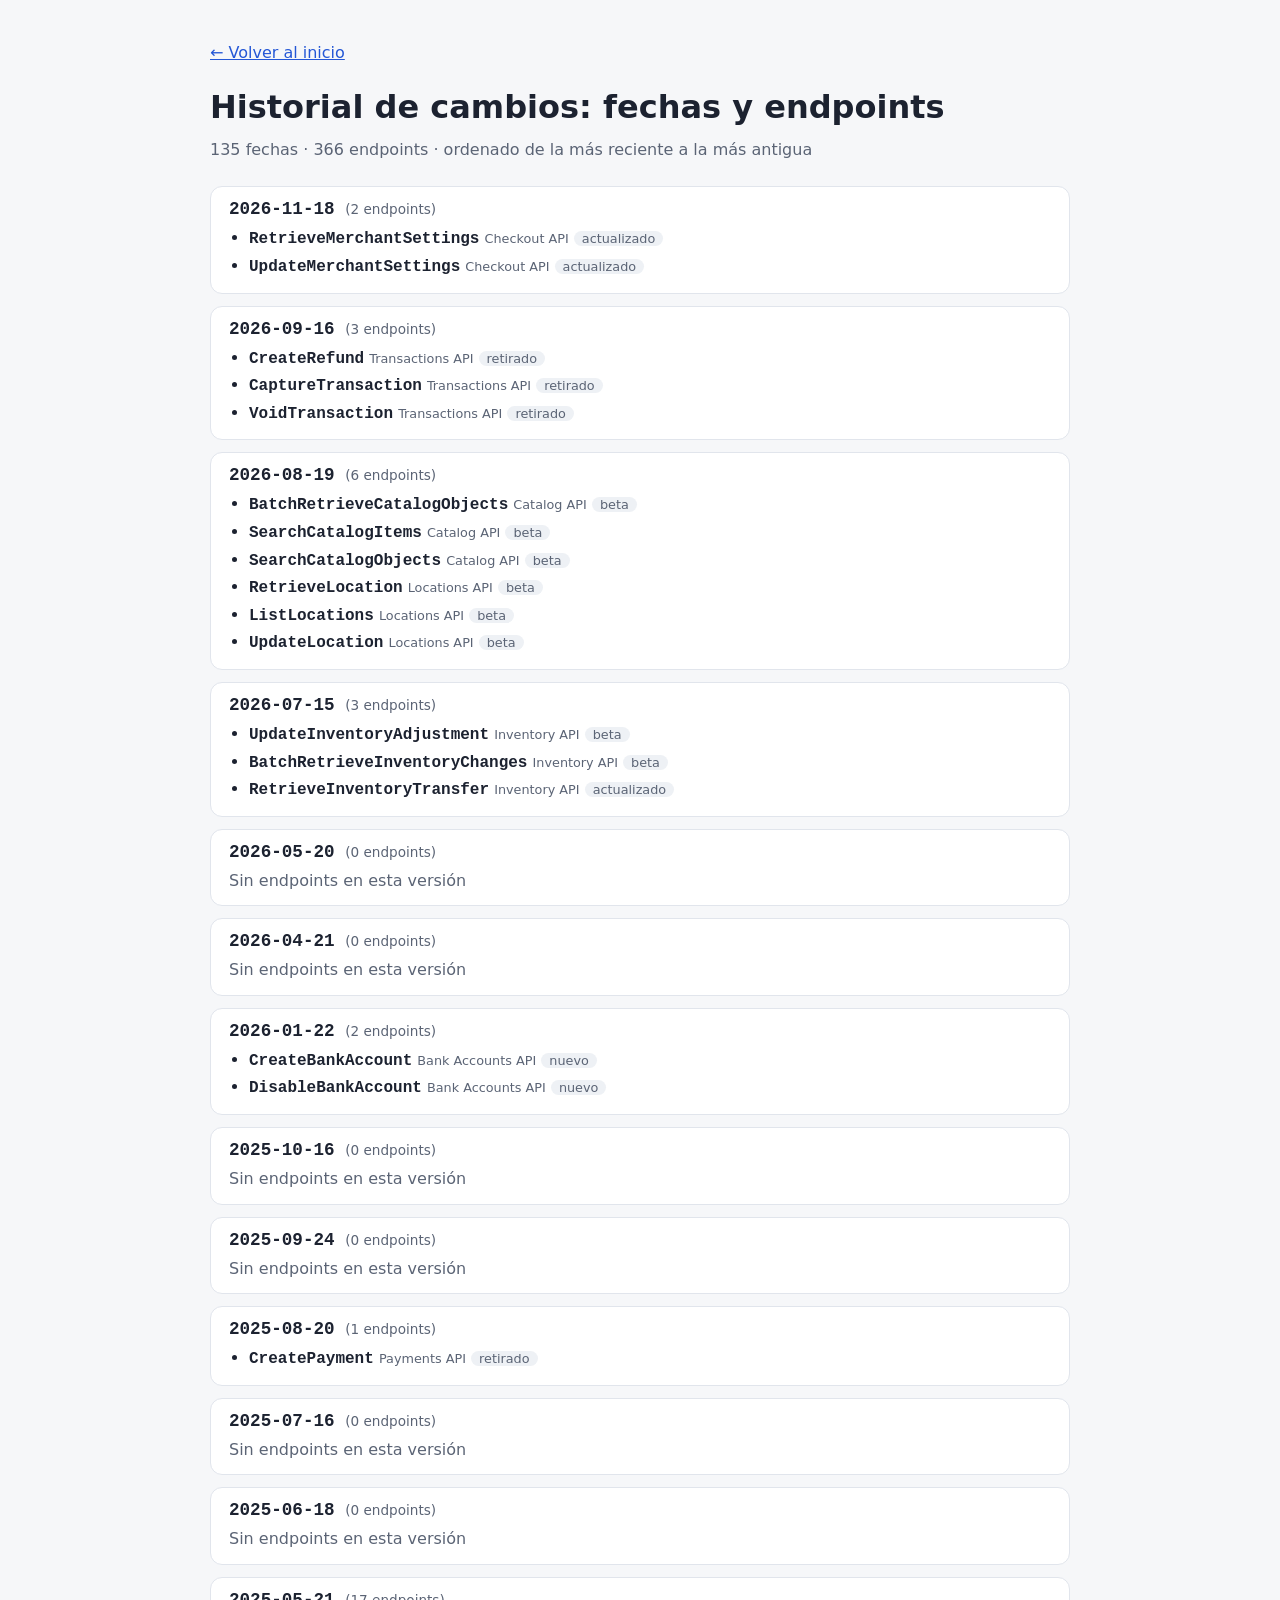
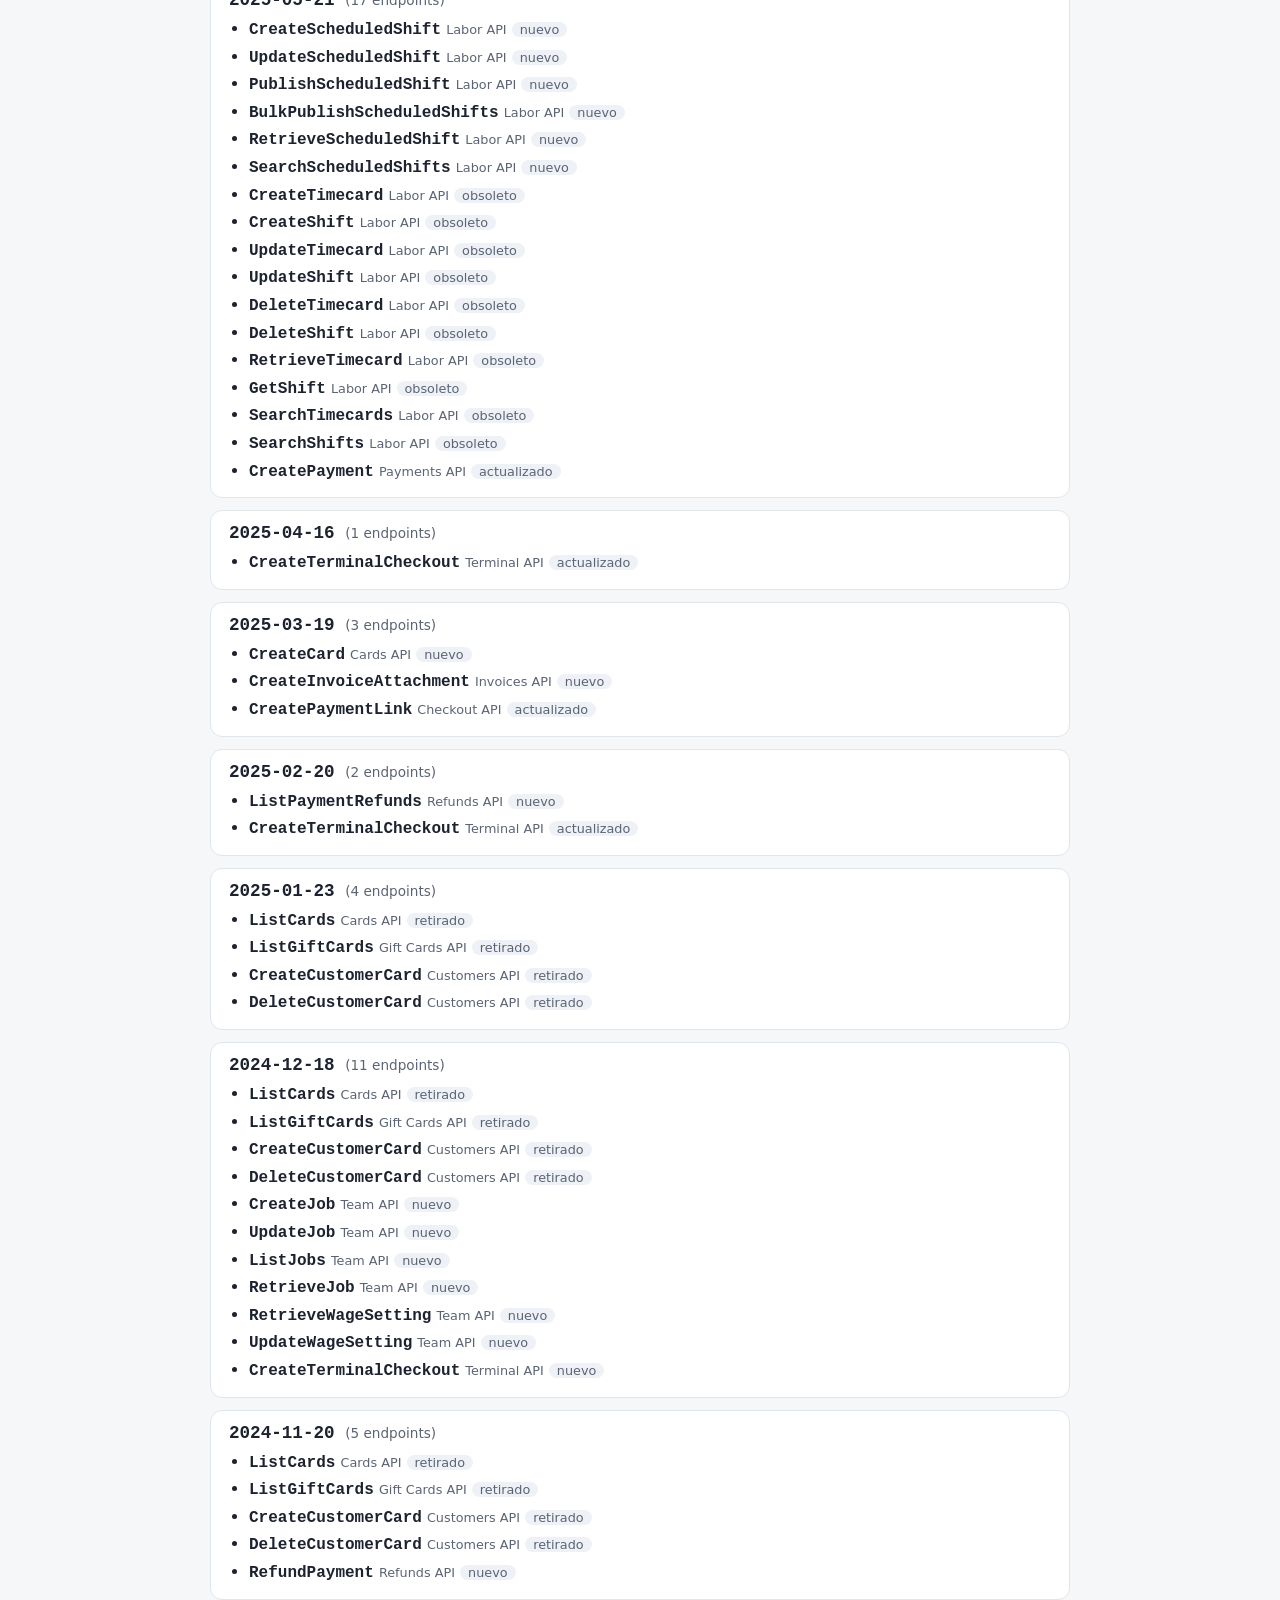
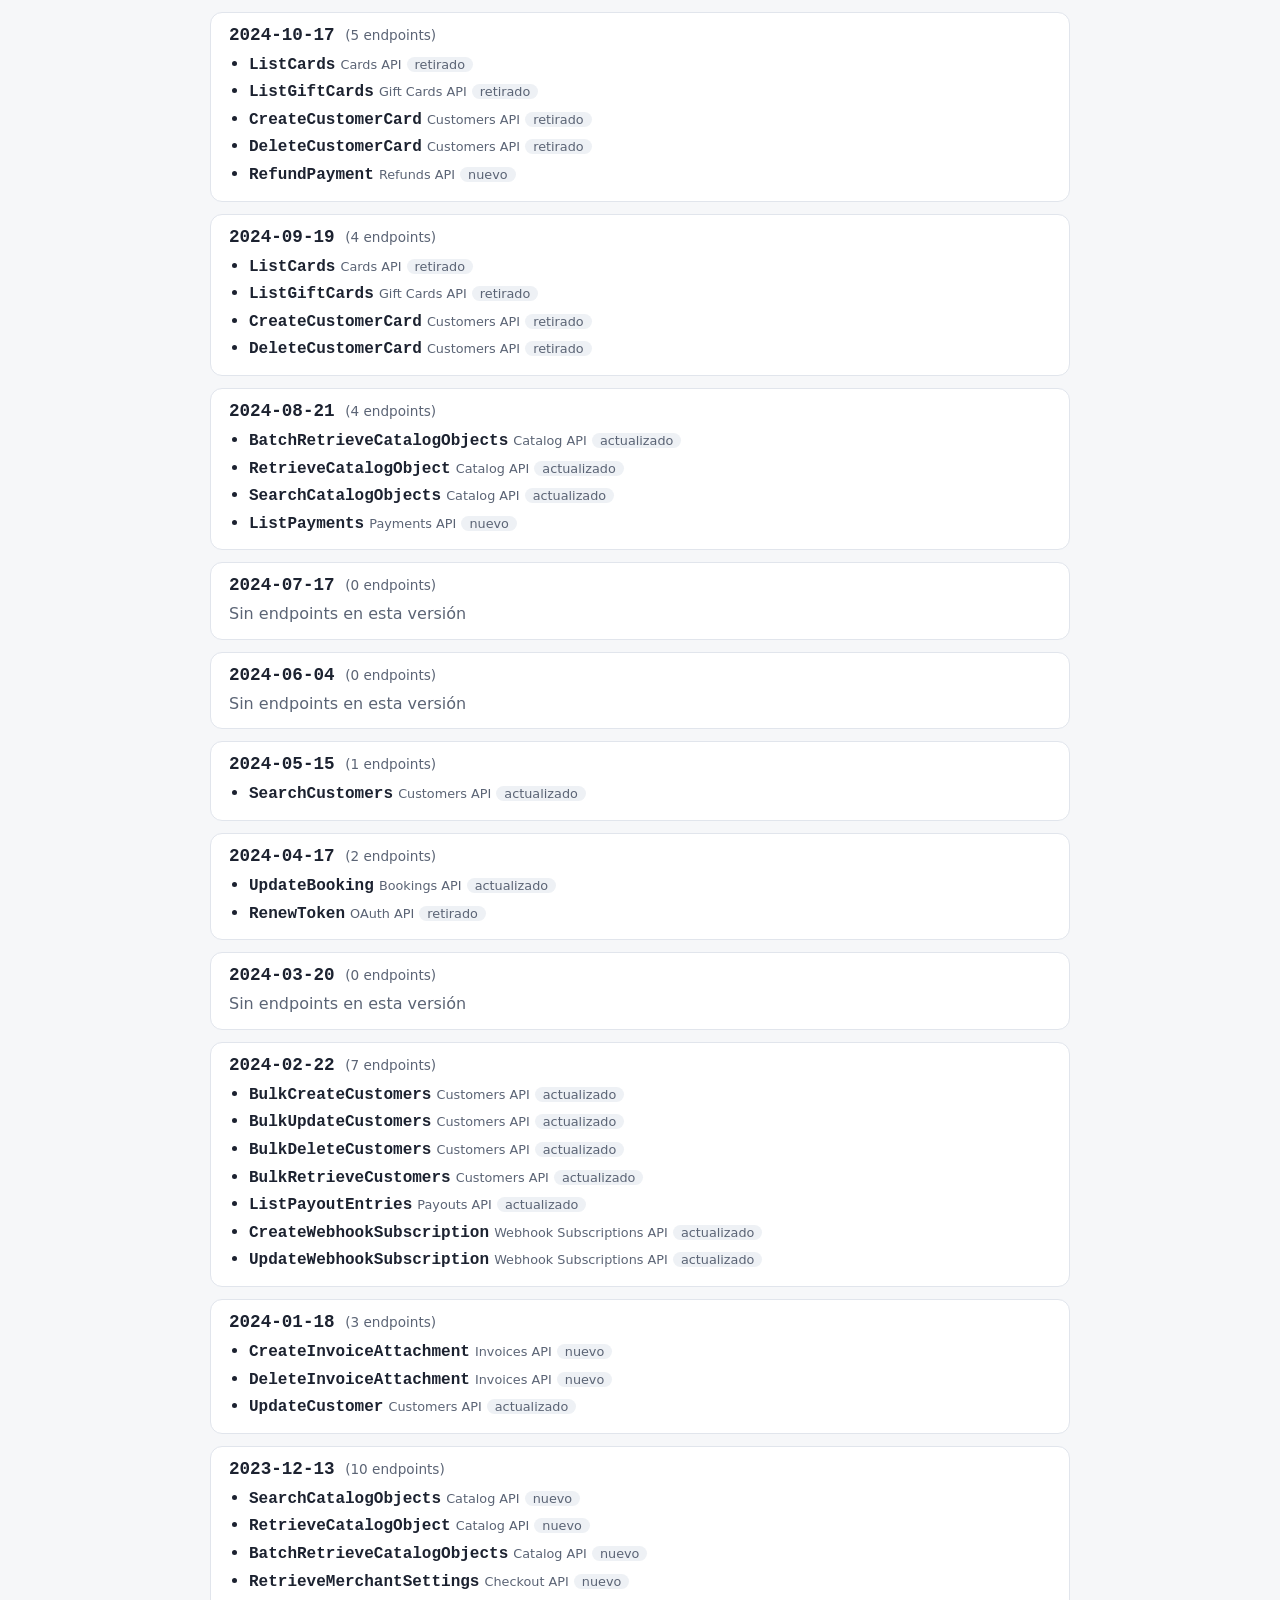
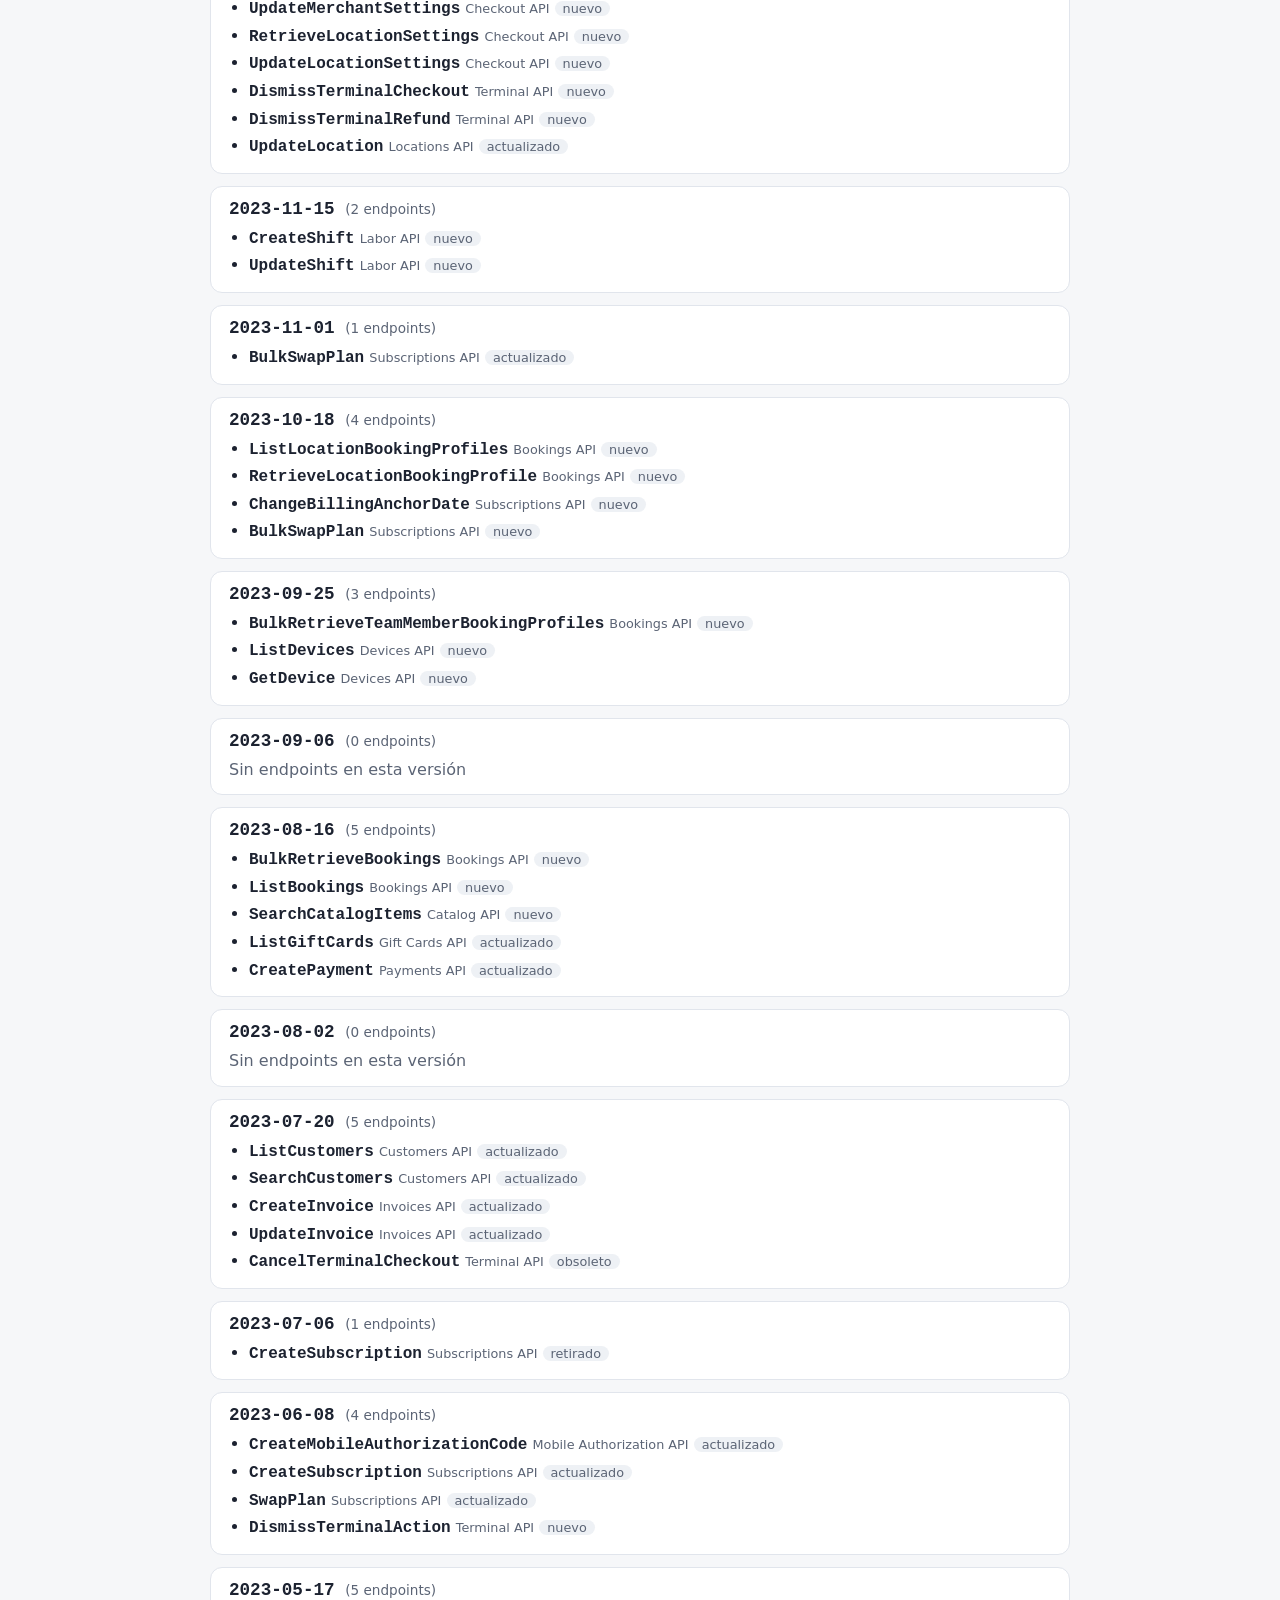
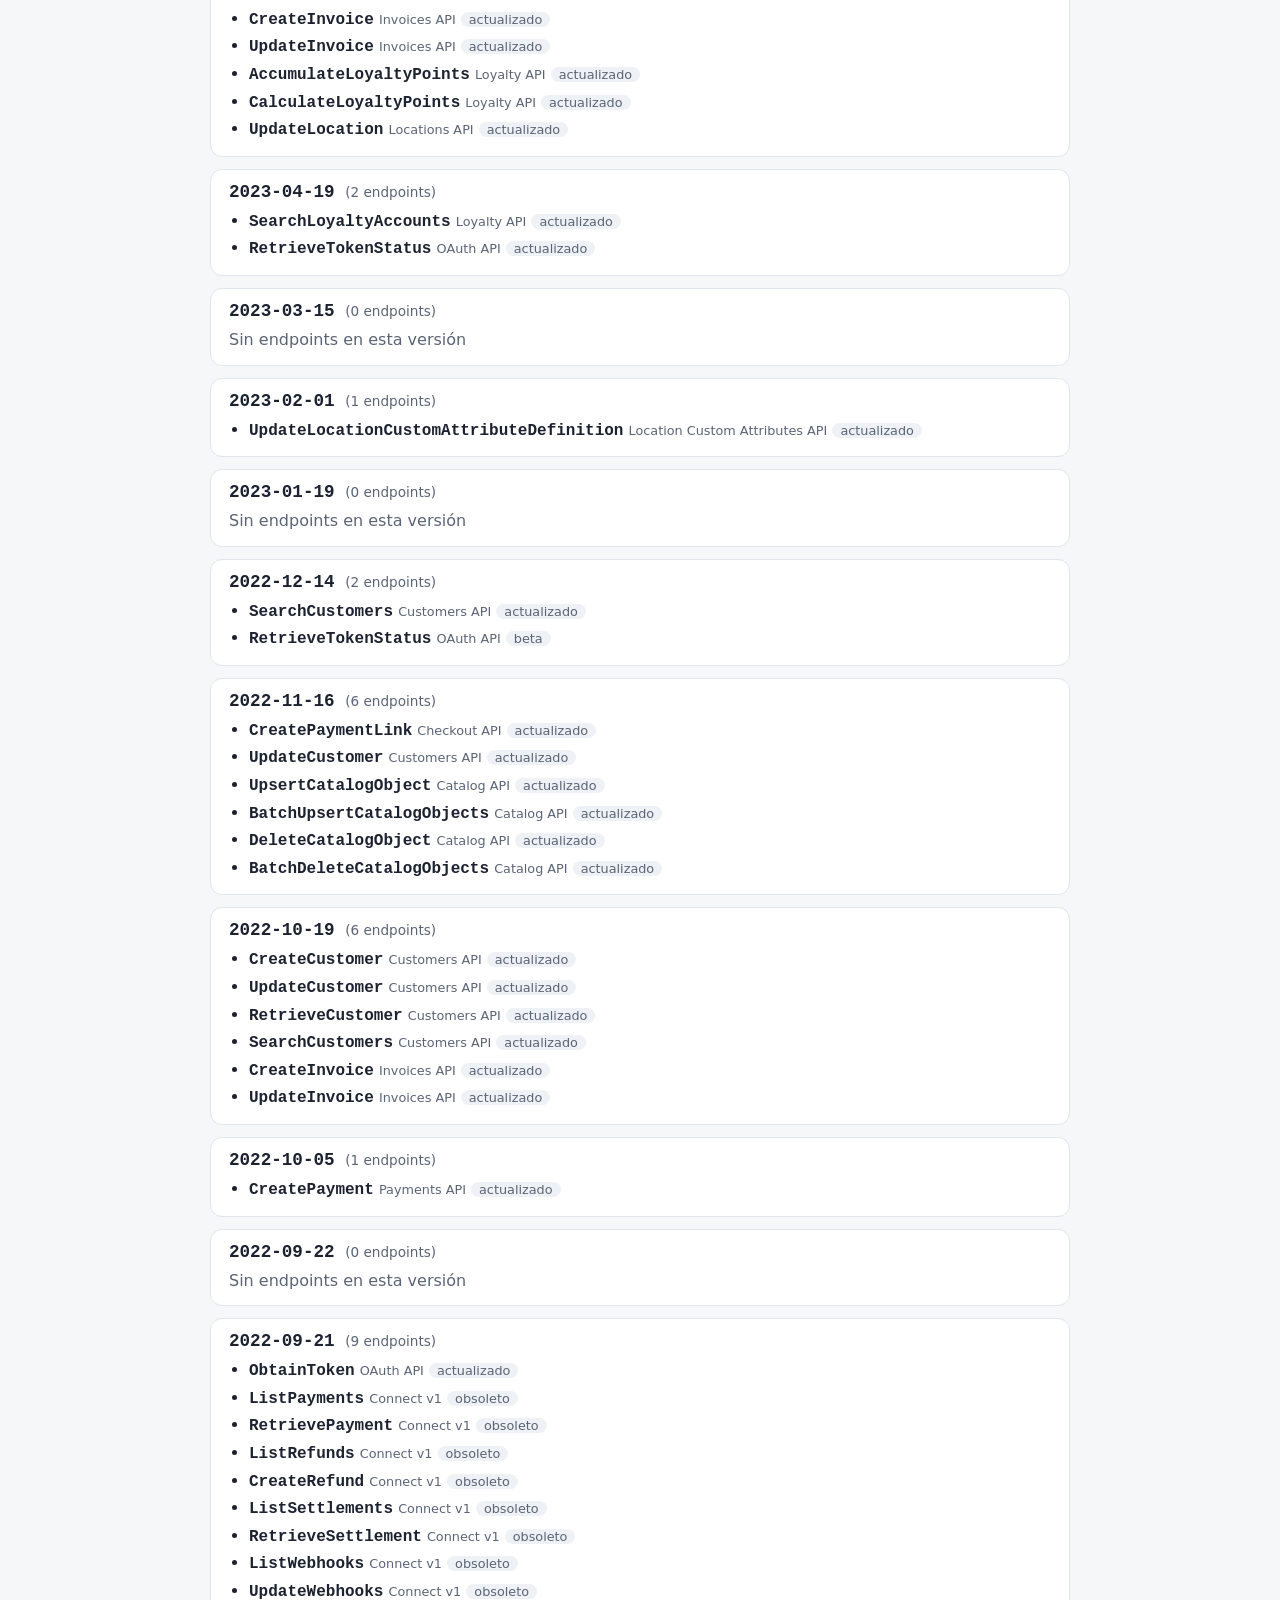
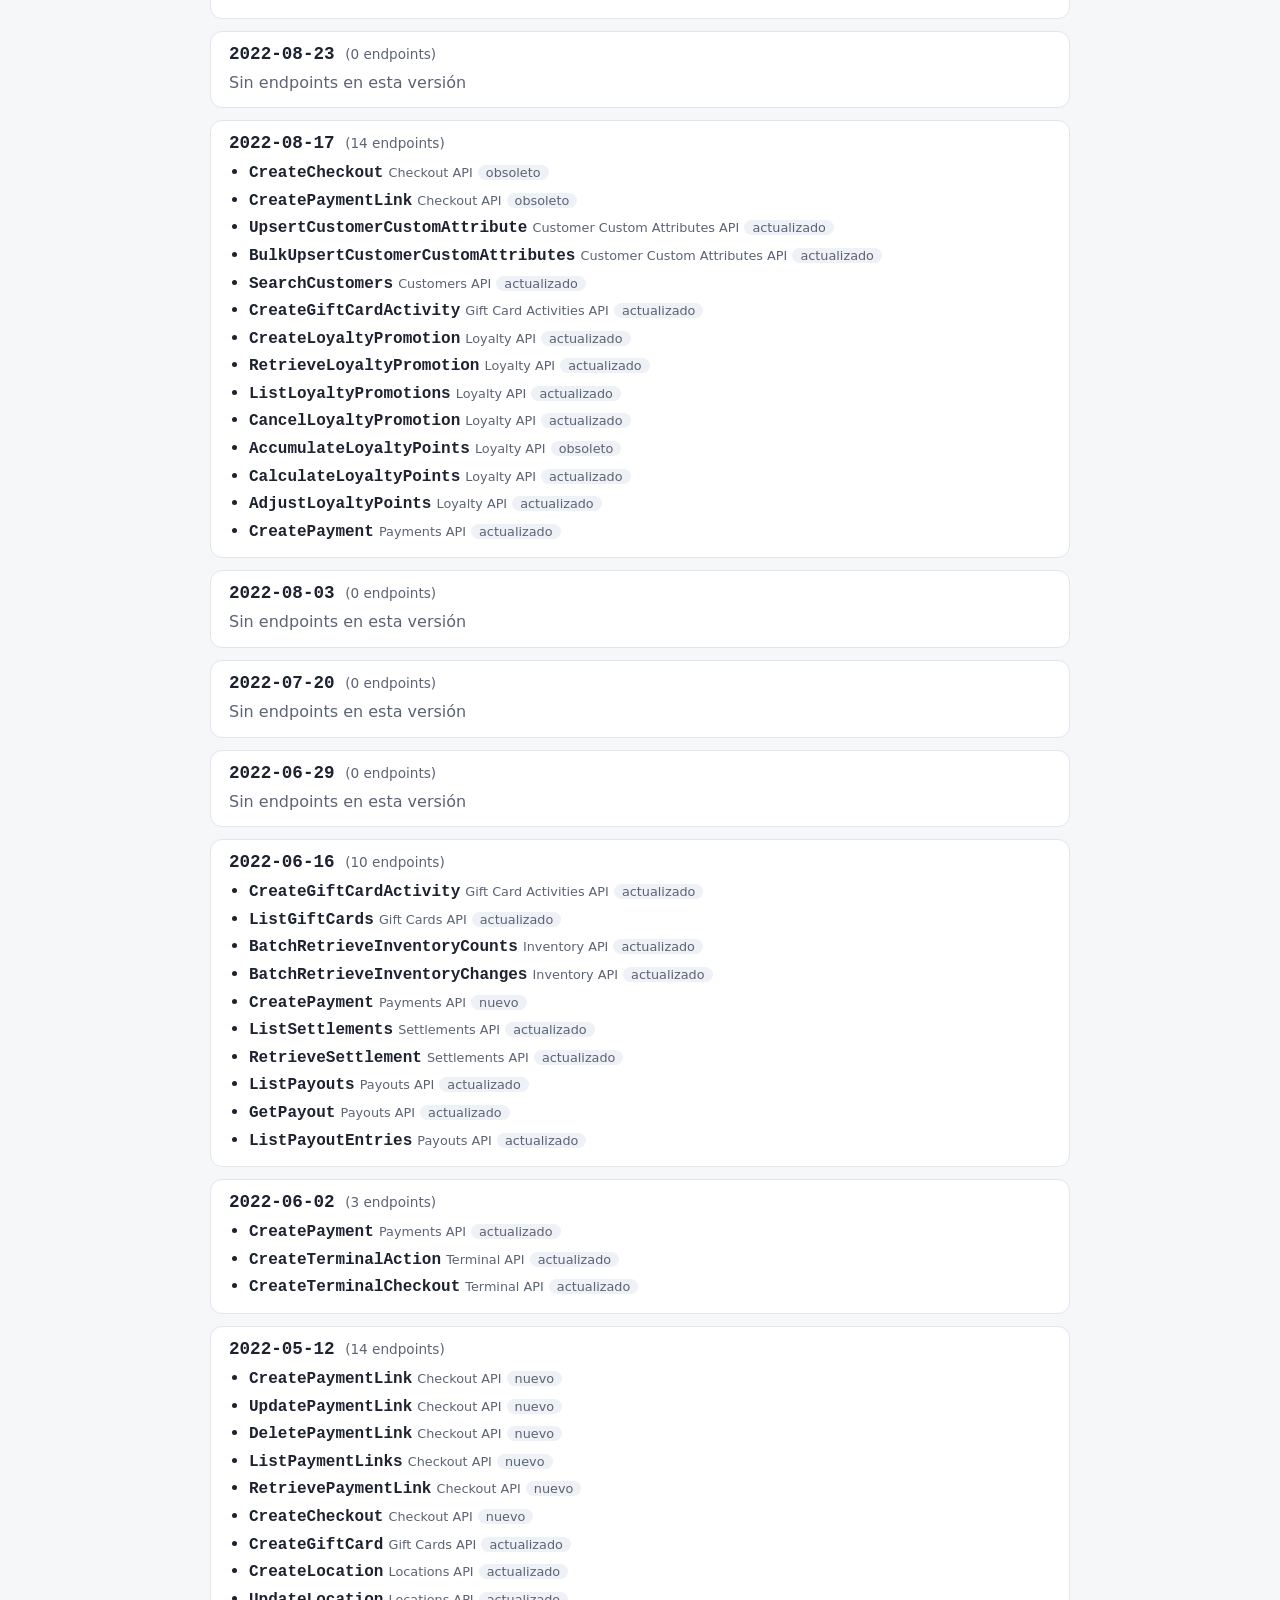
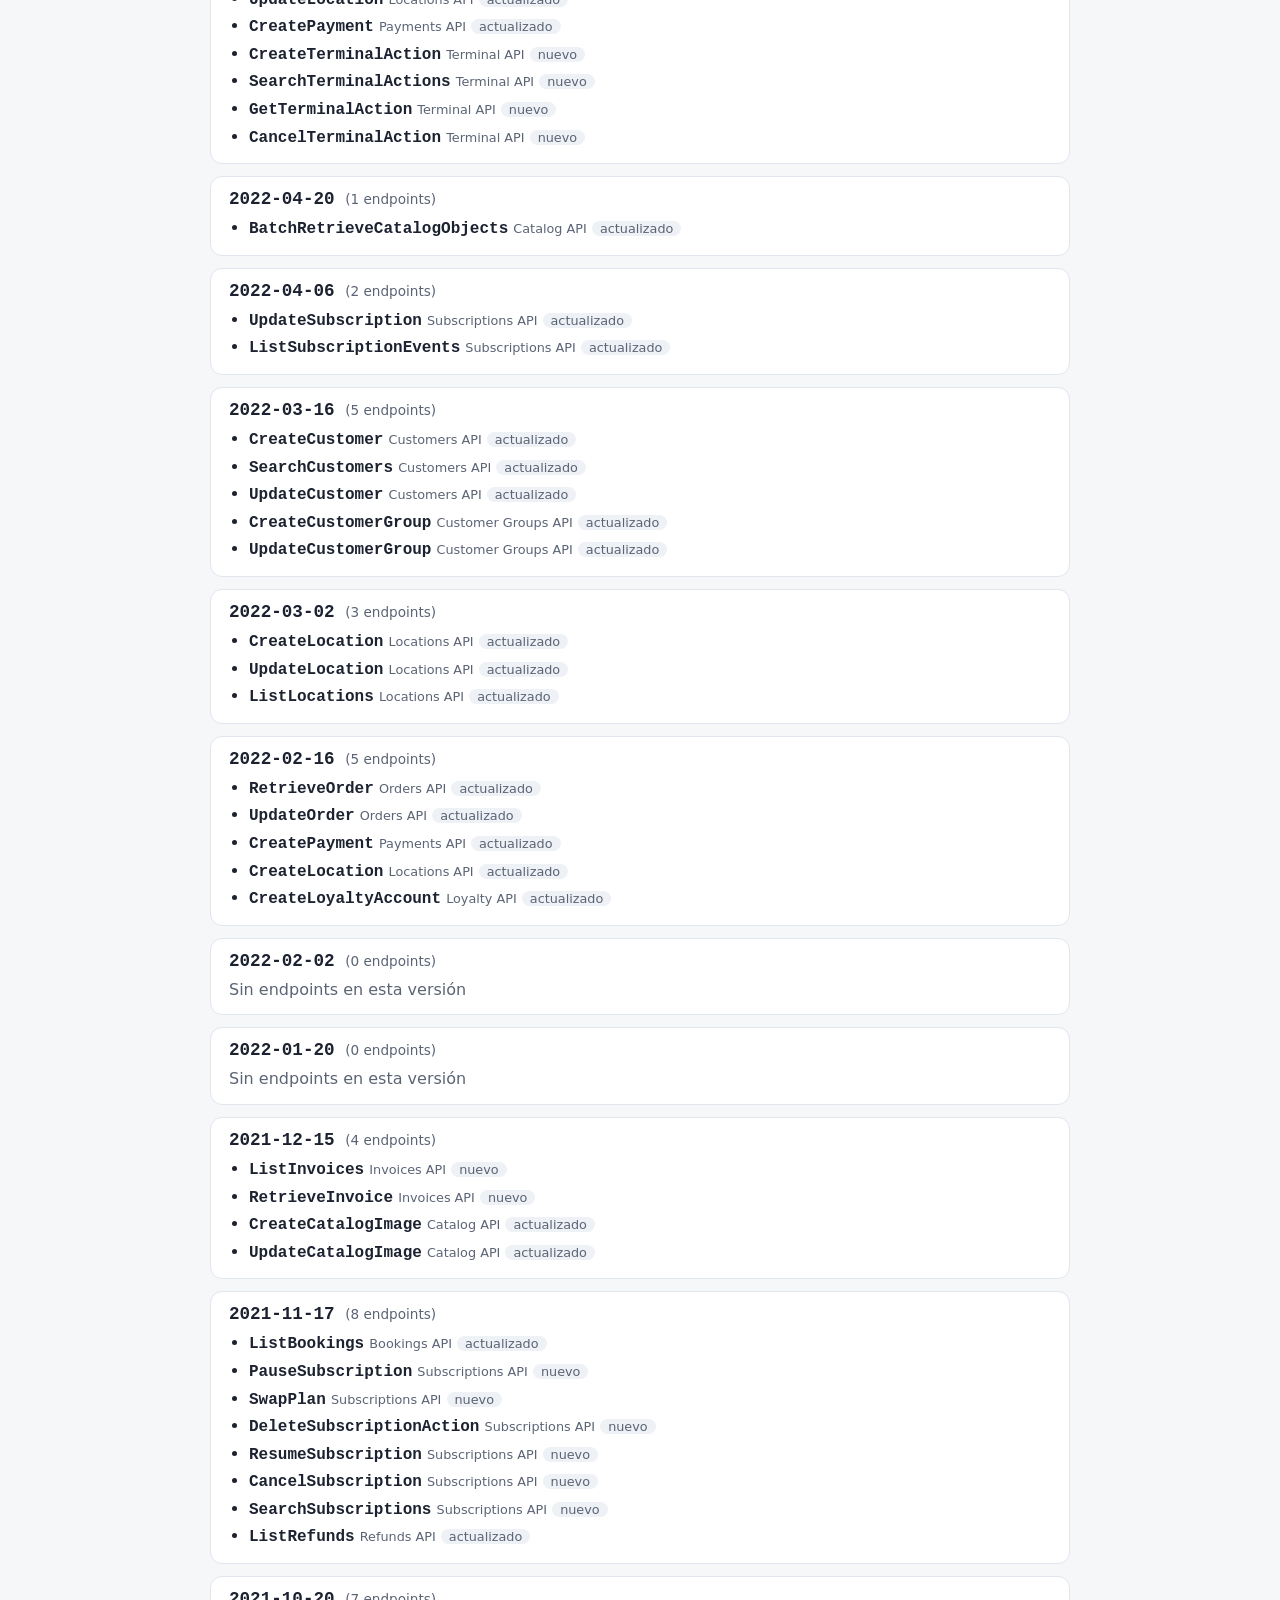
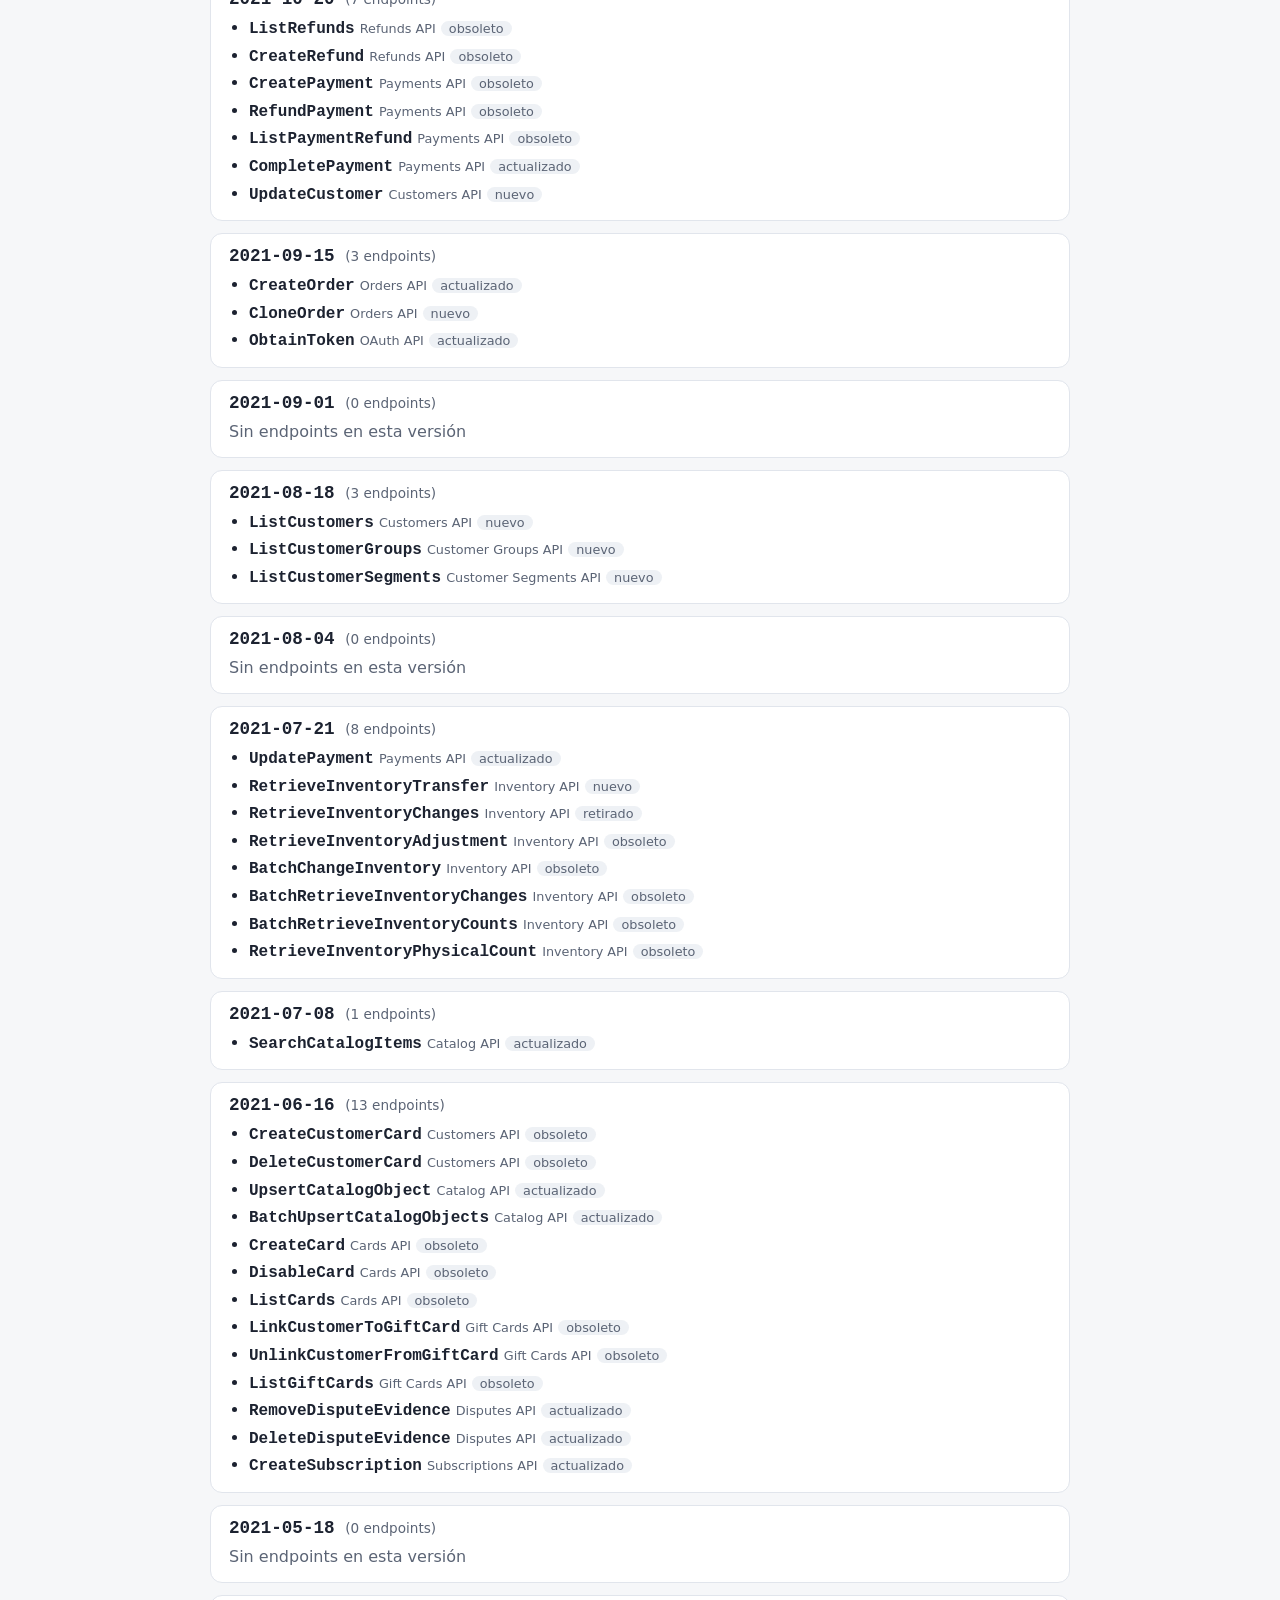
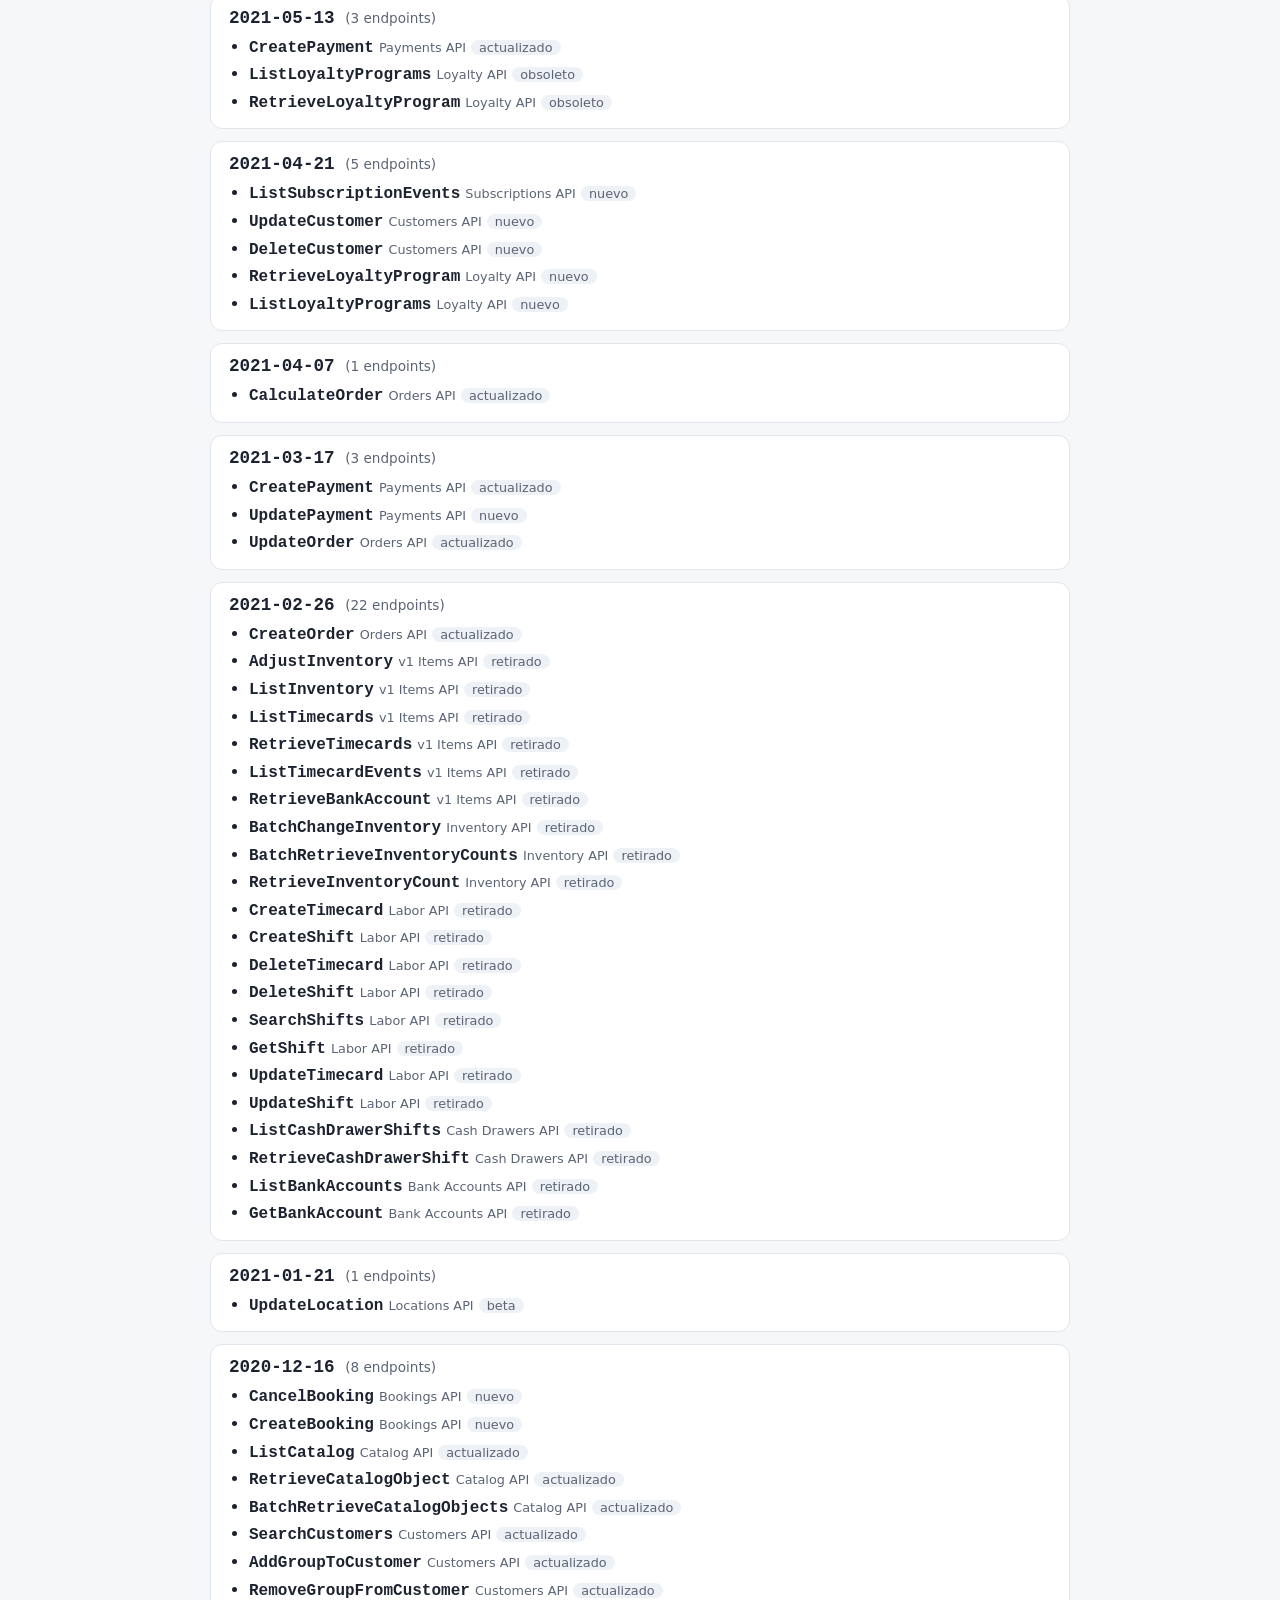
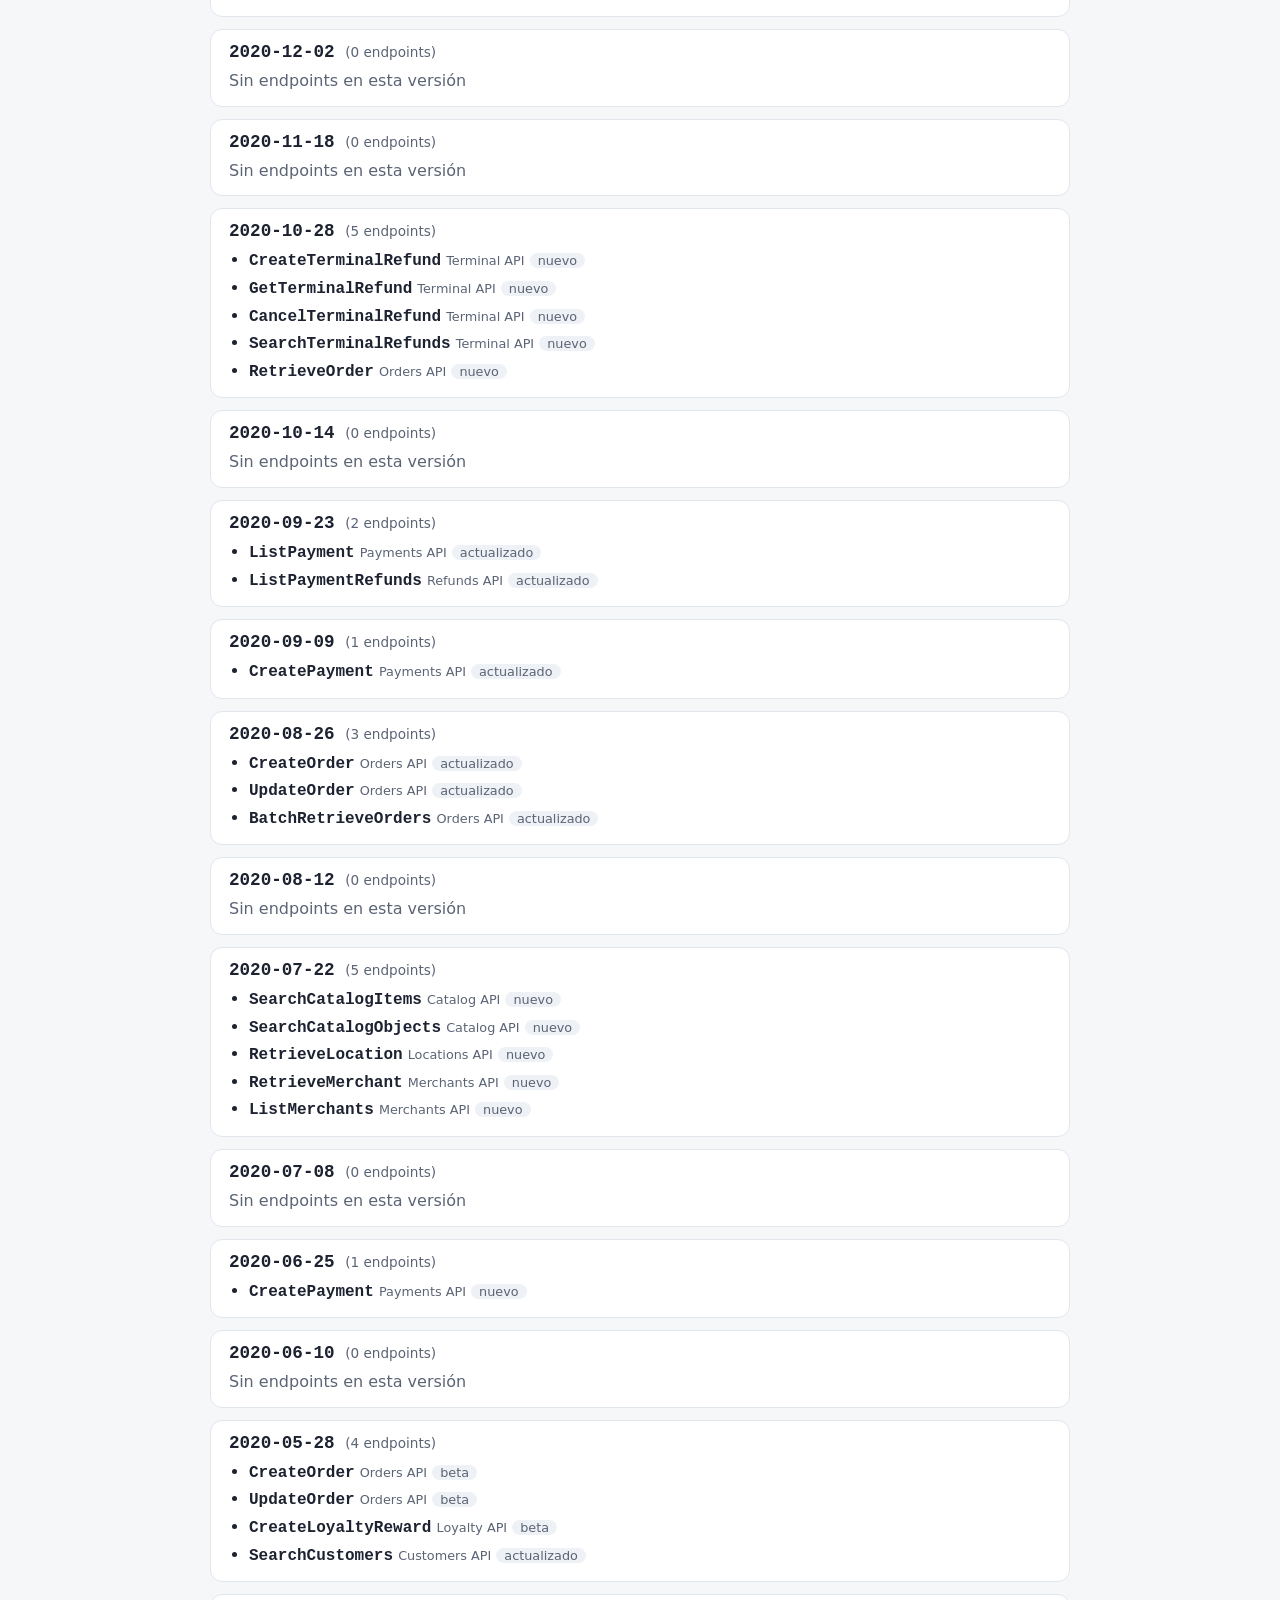
==== cambios.html @ 8cff8edc "Agregar cambios.html estático: fecha y endpoints Página sin JavaScript para que Lightpanda pueda lee" ====
<!doctype html>
<html lang="es">
<head>
  <meta charset="utf-8">
  <meta name="viewport" content="width=device-width, initial-scale=1">
  <title>Historial de cambios · fechas y endpoints</title>
  <style>
    body { font: 16px/1.6 system-ui, "Segoe UI", Roboto, Arial, sans-serif; margin: 0; background: #f6f7f9; color: #1c2230; }
    main { max-width: 860px; margin: 0 auto; padding: 24px 16px 48px; }
    a { color: #2457d6; }
    h1 { margin: 8px 0 4px; }
    .resumen { color: #5b6475; margin: 0 0 24px; }
    .fecha { background: #fff; border: 1px solid #e1e5ec; border-radius: 12px; padding: 12px 18px; margin-bottom: 12px; }
    .fecha h2 { margin: 0 0 6px; font: 700 1.1rem ui-monospace, Consolas, monospace; }
    .fecha h2 small { font: 400 .85rem system-ui, sans-serif; color: #5b6475; }
    ul { margin: 0; padding-left: 20px; }
    .endpoint { font-weight: 600; overflow-wrap: anywhere; }
    .api, .estado { font-size: .8rem; color: #5b6475; }
    .estado { background: #eef1f5; border-radius: 999px; padding: 0 8px; }
    .vacio { color: #5b6475; list-style: none; margin-left: -20px; }
  </style>
</head>
<body>
  <main>
    <p><a href="./#inicio">← Volver al inicio</a></p>
    <h1>Historial de cambios: fechas y endpoints</h1>
    <p class="resumen">135 fechas · 366 endpoints · ordenado de la más reciente a la más antigua</p>
    <section class="fecha" id="2026-11-18">
      <h2><time datetime="2026-11-18">2026-11-18</time> <small>(2 endpoints)</small></h2>
      <ul>
        <li><code class="endpoint">RetrieveMerchantSettings</code> <span class="api">Checkout API</span> <span class="estado">actualizado</span></li>
        <li><code class="endpoint">UpdateMerchantSettings</code> <span class="api">Checkout API</span> <span class="estado">actualizado</span></li>
      </ul>
    </section>
    <section class="fecha" id="2026-09-16">
      <h2><time datetime="2026-09-16">2026-09-16</time> <small>(3 endpoints)</small></h2>
      <ul>
        <li><code class="endpoint">CreateRefund</code> <span class="api">Transactions API</span> <span class="estado">retirado</span></li>
        <li><code class="endpoint">CaptureTransaction</code> <span class="api">Transactions API</span> <span class="estado">retirado</span></li>
        <li><code class="endpoint">VoidTransaction</code> <span class="api">Transactions API</span> <span class="estado">retirado</span></li>
      </ul>
    </section>
    <section class="fecha" id="2026-08-19">
      <h2><time datetime="2026-08-19">2026-08-19</time> <small>(6 endpoints)</small></h2>
      <ul>
        <li><code class="endpoint">BatchRetrieveCatalogObjects</code> <span class="api">Catalog API</span> <span class="estado">beta</span></li>
        <li><code class="endpoint">SearchCatalogItems</code> <span class="api">Catalog API</span> <span class="estado">beta</span></li>
        <li><code class="endpoint">SearchCatalogObjects</code> <span class="api">Catalog API</span> <span class="estado">beta</span></li>
        <li><code class="endpoint">RetrieveLocation</code> <span class="api">Locations API</span> <span class="estado">beta</span></li>
        <li><code class="endpoint">ListLocations</code> <span class="api">Locations API</span> <span class="estado">beta</span></li>
        <li><code class="endpoint">UpdateLocation</code> <span class="api">Locations API</span> <span class="estado">beta</span></li>
      </ul>
    </section>
    <section class="fecha" id="2026-07-15">
      <h2><time datetime="2026-07-15">2026-07-15</time> <small>(3 endpoints)</small></h2>
      <ul>
        <li><code class="endpoint">UpdateInventoryAdjustment</code> <span class="api">Inventory API</span> <span class="estado">beta</span></li>
        <li><code class="endpoint">BatchRetrieveInventoryChanges</code> <span class="api">Inventory API</span> <span class="estado">beta</span></li>
        <li><code class="endpoint">RetrieveInventoryTransfer</code> <span class="api">Inventory API</span> <span class="estado">actualizado</span></li>
      </ul>
    </section>
    <section class="fecha" id="2026-05-20">
      <h2><time datetime="2026-05-20">2026-05-20</time> <small>(0 endpoints)</small></h2>
      <ul>
        <li class="vacio">Sin endpoints en esta versión</li>
      </ul>
    </section>
    <section class="fecha" id="2026-04-21">
      <h2><time datetime="2026-04-21">2026-04-21</time> <small>(0 endpoints)</small></h2>
      <ul>
        <li class="vacio">Sin endpoints en esta versión</li>
      </ul>
    </section>
    <section class="fecha" id="2026-01-22">
      <h2><time datetime="2026-01-22">2026-01-22</time> <small>(2 endpoints)</small></h2>
      <ul>
        <li><code class="endpoint">CreateBankAccount</code> <span class="api">Bank Accounts API</span> <span class="estado">nuevo</span></li>
        <li><code class="endpoint">DisableBankAccount</code> <span class="api">Bank Accounts API</span> <span class="estado">nuevo</span></li>
      </ul>
    </section>
    <section class="fecha" id="2025-10-16">
      <h2><time datetime="2025-10-16">2025-10-16</time> <small>(0 endpoints)</small></h2>
      <ul>
        <li class="vacio">Sin endpoints en esta versión</li>
      </ul>
    </section>
    <section class="fecha" id="2025-09-24">
      <h2><time datetime="2025-09-24">2025-09-24</time> <small>(0 endpoints)</small></h2>
      <ul>
        <li class="vacio">Sin endpoints en esta versión</li>
      </ul>
    </section>
    <section class="fecha" id="2025-08-20">
      <h2><time datetime="2025-08-20">2025-08-20</time> <small>(1 endpoints)</small></h2>
      <ul>
        <li><code class="endpoint">CreatePayment</code> <span class="api">Payments API</span> <span class="estado">retirado</span></li>
      </ul>
    </section>
    <section class="fecha" id="2025-07-16">
      <h2><time datetime="2025-07-16">2025-07-16</time> <small>(0 endpoints)</small></h2>
      <ul>
        <li class="vacio">Sin endpoints en esta versión</li>
      </ul>
    </section>
    <section class="fecha" id="2025-06-18">
      <h2><time datetime="2025-06-18">2025-06-18</time> <small>(0 endpoints)</small></h2>
      <ul>
        <li class="vacio">Sin endpoints en esta versión</li>
      </ul>
    </section>
    <section class="fecha" id="2025-05-21">
      <h2><time datetime="2025-05-21">2025-05-21</time> <small>(17 endpoints)</small></h2>
      <ul>
        <li><code class="endpoint">CreateScheduledShift</code> <span class="api">Labor API</span> <span class="estado">nuevo</span></li>
        <li><code class="endpoint">UpdateScheduledShift</code> <span class="api">Labor API</span> <span class="estado">nuevo</span></li>
        <li><code class="endpoint">PublishScheduledShift</code> <span class="api">Labor API</span> <span class="estado">nuevo</span></li>
        <li><code class="endpoint">BulkPublishScheduledShifts</code> <span class="api">Labor API</span> <span class="estado">nuevo</span></li>
        <li><code class="endpoint">RetrieveScheduledShift</code> <span class="api">Labor API</span> <span class="estado">nuevo</span></li>
        <li><code class="endpoint">SearchScheduledShifts</code> <span class="api">Labor API</span> <span class="estado">nuevo</span></li>
        <li><code class="endpoint">CreateTimecard</code> <span class="api">Labor API</span> <span class="estado">obsoleto</span></li>
        <li><code class="endpoint">CreateShift</code> <span class="api">Labor API</span> <span class="estado">obsoleto</span></li>
        <li><code class="endpoint">UpdateTimecard</code> <span class="api">Labor API</span> <span class="estado">obsoleto</span></li>
        <li><code class="endpoint">UpdateShift</code> <span class="api">Labor API</span> <span class="estado">obsoleto</span></li>
        <li><code class="endpoint">DeleteTimecard</code> <span class="api">Labor API</span> <span class="estado">obsoleto</span></li>
        <li><code class="endpoint">DeleteShift</code> <span class="api">Labor API</span> <span class="estado">obsoleto</span></li>
        <li><code class="endpoint">RetrieveTimecard</code> <span class="api">Labor API</span> <span class="estado">obsoleto</span></li>
        <li><code class="endpoint">GetShift</code> <span class="api">Labor API</span> <span class="estado">obsoleto</span></li>
        <li><code class="endpoint">SearchTimecards</code> <span class="api">Labor API</span> <span class="estado">obsoleto</span></li>
        <li><code class="endpoint">SearchShifts</code> <span class="api">Labor API</span> <span class="estado">obsoleto</span></li>
        <li><code class="endpoint">CreatePayment</code> <span class="api">Payments API</span> <span class="estado">actualizado</span></li>
      </ul>
    </section>
    <section class="fecha" id="2025-04-16">
      <h2><time datetime="2025-04-16">2025-04-16</time> <small>(1 endpoints)</small></h2>
      <ul>
        <li><code class="endpoint">CreateTerminalCheckout</code> <span class="api">Terminal API</span> <span class="estado">actualizado</span></li>
      </ul>
    </section>
    <section class="fecha" id="2025-03-19">
      <h2><time datetime="2025-03-19">2025-03-19</time> <small>(3 endpoints)</small></h2>
      <ul>
        <li><code class="endpoint">CreateCard</code> <span class="api">Cards API</span> <span class="estado">nuevo</span></li>
        <li><code class="endpoint">CreateInvoiceAttachment</code> <span class="api">Invoices API</span> <span class="estado">nuevo</span></li>
        <li><code class="endpoint">CreatePaymentLink</code> <span class="api">Checkout API</span> <span class="estado">actualizado</span></li>
      </ul>
    </section>
    <section class="fecha" id="2025-02-20">
      <h2><time datetime="2025-02-20">2025-02-20</time> <small>(2 endpoints)</small></h2>
      <ul>
        <li><code class="endpoint">ListPaymentRefunds</code> <span class="api">Refunds API</span> <span class="estado">nuevo</span></li>
        <li><code class="endpoint">CreateTerminalCheckout</code> <span class="api">Terminal API</span> <span class="estado">actualizado</span></li>
      </ul>
    </section>
    <section class="fecha" id="2025-01-23">
      <h2><time datetime="2025-01-23">2025-01-23</time> <small>(4 endpoints)</small></h2>
      <ul>
        <li><code class="endpoint">ListCards</code> <span class="api">Cards API</span> <span class="estado">retirado</span></li>
        <li><code class="endpoint">ListGiftCards</code> <span class="api">Gift Cards API</span> <span class="estado">retirado</span></li>
        <li><code class="endpoint">CreateCustomerCard</code> <span class="api">Customers API</span> <span class="estado">retirado</span></li>
        <li><code class="endpoint">DeleteCustomerCard</code> <span class="api">Customers API</span> <span class="estado">retirado</span></li>
      </ul>
    </section>
    <section class="fecha" id="2024-12-18">
      <h2><time datetime="2024-12-18">2024-12-18</time> <small>(11 endpoints)</small></h2>
      <ul>
        <li><code class="endpoint">ListCards</code> <span class="api">Cards API</span> <span class="estado">retirado</span></li>
        <li><code class="endpoint">ListGiftCards</code> <span class="api">Gift Cards API</span> <span class="estado">retirado</span></li>
        <li><code class="endpoint">CreateCustomerCard</code> <span class="api">Customers API</span> <span class="estado">retirado</span></li>
        <li><code class="endpoint">DeleteCustomerCard</code> <span class="api">Customers API</span> <span class="estado">retirado</span></li>
        <li><code class="endpoint">CreateJob</code> <span class="api">Team API</span> <span class="estado">nuevo</span></li>
        <li><code class="endpoint">UpdateJob</code> <span class="api">Team API</span> <span class="estado">nuevo</span></li>
        <li><code class="endpoint">ListJobs</code> <span class="api">Team API</span> <span class="estado">nuevo</span></li>
        <li><code class="endpoint">RetrieveJob</code> <span class="api">Team API</span> <span class="estado">nuevo</span></li>
        <li><code class="endpoint">RetrieveWageSetting</code> <span class="api">Team API</span> <span class="estado">nuevo</span></li>
        <li><code class="endpoint">UpdateWageSetting</code> <span class="api">Team API</span> <span class="estado">nuevo</span></li>
        <li><code class="endpoint">CreateTerminalCheckout</code> <span class="api">Terminal API</span> <span class="estado">nuevo</span></li>
      </ul>
    </section>
    <section class="fecha" id="2024-11-20">
      <h2><time datetime="2024-11-20">2024-11-20</time> <small>(5 endpoints)</small></h2>
      <ul>
        <li><code class="endpoint">ListCards</code> <span class="api">Cards API</span> <span class="estado">retirado</span></li>
        <li><code class="endpoint">ListGiftCards</code> <span class="api">Gift Cards API</span> <span class="estado">retirado</span></li>
        <li><code class="endpoint">CreateCustomerCard</code> <span class="api">Customers API</span> <span class="estado">retirado</span></li>
        <li><code class="endpoint">DeleteCustomerCard</code> <span class="api">Customers API</span> <span class="estado">retirado</span></li>
        <li><code class="endpoint">RefundPayment</code> <span class="api">Refunds API</span> <span class="estado">nuevo</span></li>
      </ul>
    </section>
    <section class="fecha" id="2024-10-17">
      <h2><time datetime="2024-10-17">2024-10-17</time> <small>(5 endpoints)</small></h2>
      <ul>
        <li><code class="endpoint">ListCards</code> <span class="api">Cards API</span> <span class="estado">retirado</span></li>
        <li><code class="endpoint">ListGiftCards</code> <span class="api">Gift Cards API</span> <span class="estado">retirado</span></li>
        <li><code class="endpoint">CreateCustomerCard</code> <span class="api">Customers API</span> <span class="estado">retirado</span></li>
        <li><code class="endpoint">DeleteCustomerCard</code> <span class="api">Customers API</span> <span class="estado">retirado</span></li>
        <li><code class="endpoint">RefundPayment</code> <span class="api">Refunds API</span> <span class="estado">nuevo</span></li>
      </ul>
    </section>
    <section class="fecha" id="2024-09-19">
      <h2><time datetime="2024-09-19">2024-09-19</time> <small>(4 endpoints)</small></h2>
      <ul>
        <li><code class="endpoint">ListCards</code> <span class="api">Cards API</span> <span class="estado">retirado</span></li>
        <li><code class="endpoint">ListGiftCards</code> <span class="api">Gift Cards API</span> <span class="estado">retirado</span></li>
        <li><code class="endpoint">CreateCustomerCard</code> <span class="api">Customers API</span> <span class="estado">retirado</span></li>
        <li><code class="endpoint">DeleteCustomerCard</code> <span class="api">Customers API</span> <span class="estado">retirado</span></li>
      </ul>
    </section>
    <section class="fecha" id="2024-08-21">
      <h2><time datetime="2024-08-21">2024-08-21</time> <small>(4 endpoints)</small></h2>
      <ul>
        <li><code class="endpoint">BatchRetrieveCatalogObjects</code> <span class="api">Catalog API</span> <span class="estado">actualizado</span></li>
        <li><code class="endpoint">RetrieveCatalogObject</code> <span class="api">Catalog API</span> <span class="estado">actualizado</span></li>
        <li><code class="endpoint">SearchCatalogObjects</code> <span class="api">Catalog API</span> <span class="estado">actualizado</span></li>
        <li><code class="endpoint">ListPayments</code> <span class="api">Payments API</span> <span class="estado">nuevo</span></li>
      </ul>
    </section>
    <section class="fecha" id="2024-07-17">
      <h2><time datetime="2024-07-17">2024-07-17</time> <small>(0 endpoints)</small></h2>
      <ul>
        <li class="vacio">Sin endpoints en esta versión</li>
      </ul>
    </section>
    <section class="fecha" id="2024-06-04">
      <h2><time datetime="2024-06-04">2024-06-04</time> <small>(0 endpoints)</small></h2>
      <ul>
        <li class="vacio">Sin endpoints en esta versión</li>
      </ul>
    </section>
    <section class="fecha" id="2024-05-15">
      <h2><time datetime="2024-05-15">2024-05-15</time> <small>(1 endpoints)</small></h2>
      <ul>
        <li><code class="endpoint">SearchCustomers</code> <span class="api">Customers API</span> <span class="estado">actualizado</span></li>
      </ul>
    </section>
    <section class="fecha" id="2024-04-17">
      <h2><time datetime="2024-04-17">2024-04-17</time> <small>(2 endpoints)</small></h2>
      <ul>
        <li><code class="endpoint">UpdateBooking</code> <span class="api">Bookings API</span> <span class="estado">actualizado</span></li>
        <li><code class="endpoint">RenewToken</code> <span class="api">OAuth API</span> <span class="estado">retirado</span></li>
      </ul>
    </section>
    <section class="fecha" id="2024-03-20">
      <h2><time datetime="2024-03-20">2024-03-20</time> <small>(0 endpoints)</small></h2>
      <ul>
        <li class="vacio">Sin endpoints en esta versión</li>
      </ul>
    </section>
    <section class="fecha" id="2024-02-22">
      <h2><time datetime="2024-02-22">2024-02-22</time> <small>(7 endpoints)</small></h2>
      <ul>
        <li><code class="endpoint">BulkCreateCustomers</code> <span class="api">Customers API</span> <span class="estado">actualizado</span></li>
        <li><code class="endpoint">BulkUpdateCustomers</code> <span class="api">Customers API</span> <span class="estado">actualizado</span></li>
        <li><code class="endpoint">BulkDeleteCustomers</code> <span class="api">Customers API</span> <span class="estado">actualizado</span></li>
        <li><code class="endpoint">BulkRetrieveCustomers</code> <span class="api">Customers API</span> <span class="estado">actualizado</span></li>
        <li><code class="endpoint">ListPayoutEntries</code> <span class="api">Payouts API</span> <span class="estado">actualizado</span></li>
        <li><code class="endpoint">CreateWebhookSubscription</code> <span class="api">Webhook Subscriptions API</span> <span class="estado">actualizado</span></li>
        <li><code class="endpoint">UpdateWebhookSubscription</code> <span class="api">Webhook Subscriptions API</span> <span class="estado">actualizado</span></li>
      </ul>
    </section>
    <section class="fecha" id="2024-01-18">
      <h2><time datetime="2024-01-18">2024-01-18</time> <small>(3 endpoints)</small></h2>
      <ul>
        <li><code class="endpoint">CreateInvoiceAttachment</code> <span class="api">Invoices API</span> <span class="estado">nuevo</span></li>
        <li><code class="endpoint">DeleteInvoiceAttachment</code> <span class="api">Invoices API</span> <span class="estado">nuevo</span></li>
        <li><code class="endpoint">UpdateCustomer</code> <span class="api">Customers API</span> <span class="estado">actualizado</span></li>
      </ul>
    </section>
    <section class="fecha" id="2023-12-13">
      <h2><time datetime="2023-12-13">2023-12-13</time> <small>(10 endpoints)</small></h2>
      <ul>
        <li><code class="endpoint">SearchCatalogObjects</code> <span class="api">Catalog API</span> <span class="estado">nuevo</span></li>
        <li><code class="endpoint">RetrieveCatalogObject</code> <span class="api">Catalog API</span> <span class="estado">nuevo</span></li>
        <li><code class="endpoint">BatchRetrieveCatalogObjects</code> <span class="api">Catalog API</span> <span class="estado">nuevo</span></li>
        <li><code class="endpoint">RetrieveMerchantSettings</code> <span class="api">Checkout API</span> <span class="estado">nuevo</span></li>
        <li><code class="endpoint">UpdateMerchantSettings</code> <span class="api">Checkout API</span> <span class="estado">nuevo</span></li>
        <li><code class="endpoint">RetrieveLocationSettings</code> <span class="api">Checkout API</span> <span class="estado">nuevo</span></li>
        <li><code class="endpoint">UpdateLocationSettings</code> <span class="api">Checkout API</span> <span class="estado">nuevo</span></li>
        <li><code class="endpoint">DismissTerminalCheckout</code> <span class="api">Terminal API</span> <span class="estado">nuevo</span></li>
        <li><code class="endpoint">DismissTerminalRefund</code> <span class="api">Terminal API</span> <span class="estado">nuevo</span></li>
        <li><code class="endpoint">UpdateLocation</code> <span class="api">Locations API</span> <span class="estado">actualizado</span></li>
      </ul>
    </section>
    <section class="fecha" id="2023-11-15">
      <h2><time datetime="2023-11-15">2023-11-15</time> <small>(2 endpoints)</small></h2>
      <ul>
        <li><code class="endpoint">CreateShift</code> <span class="api">Labor API</span> <span class="estado">nuevo</span></li>
        <li><code class="endpoint">UpdateShift</code> <span class="api">Labor API</span> <span class="estado">nuevo</span></li>
      </ul>
    </section>
    <section class="fecha" id="2023-11-01">
      <h2><time datetime="2023-11-01">2023-11-01</time> <small>(1 endpoints)</small></h2>
      <ul>
        <li><code class="endpoint">BulkSwapPlan</code> <span class="api">Subscriptions API</span> <span class="estado">actualizado</span></li>
      </ul>
    </section>
    <section class="fecha" id="2023-10-18">
      <h2><time datetime="2023-10-18">2023-10-18</time> <small>(4 endpoints)</small></h2>
      <ul>
        <li><code class="endpoint">ListLocationBookingProfiles</code> <span class="api">Bookings API</span> <span class="estado">nuevo</span></li>
        <li><code class="endpoint">RetrieveLocationBookingProfile</code> <span class="api">Bookings API</span> <span class="estado">nuevo</span></li>
        <li><code class="endpoint">ChangeBillingAnchorDate</code> <span class="api">Subscriptions API</span> <span class="estado">nuevo</span></li>
        <li><code class="endpoint">BulkSwapPlan</code> <span class="api">Subscriptions API</span> <span class="estado">nuevo</span></li>
      </ul>
    </section>
    <section class="fecha" id="2023-09-25">
      <h2><time datetime="2023-09-25">2023-09-25</time> <small>(3 endpoints)</small></h2>
      <ul>
        <li><code class="endpoint">BulkRetrieveTeamMemberBookingProfiles</code> <span class="api">Bookings API</span> <span class="estado">nuevo</span></li>
        <li><code class="endpoint">ListDevices</code> <span class="api">Devices API</span> <span class="estado">nuevo</span></li>
        <li><code class="endpoint">GetDevice</code> <span class="api">Devices API</span> <span class="estado">nuevo</span></li>
      </ul>
    </section>
    <section class="fecha" id="2023-09-06">
      <h2><time datetime="2023-09-06">2023-09-06</time> <small>(0 endpoints)</small></h2>
      <ul>
        <li class="vacio">Sin endpoints en esta versión</li>
      </ul>
    </section>
    <section class="fecha" id="2023-08-16">
      <h2><time datetime="2023-08-16">2023-08-16</time> <small>(5 endpoints)</small></h2>
      <ul>
        <li><code class="endpoint">BulkRetrieveBookings</code> <span class="api">Bookings API</span> <span class="estado">nuevo</span></li>
        <li><code class="endpoint">ListBookings</code> <span class="api">Bookings API</span> <span class="estado">nuevo</span></li>
        <li><code class="endpoint">SearchCatalogItems</code> <span class="api">Catalog API</span> <span class="estado">nuevo</span></li>
        <li><code class="endpoint">ListGiftCards</code> <span class="api">Gift Cards API</span> <span class="estado">actualizado</span></li>
        <li><code class="endpoint">CreatePayment</code> <span class="api">Payments API</span> <span class="estado">actualizado</span></li>
      </ul>
    </section>
    <section class="fecha" id="2023-08-02">
      <h2><time datetime="2023-08-02">2023-08-02</time> <small>(0 endpoints)</small></h2>
      <ul>
        <li class="vacio">Sin endpoints en esta versión</li>
      </ul>
    </section>
    <section class="fecha" id="2023-07-20">
      <h2><time datetime="2023-07-20">2023-07-20</time> <small>(5 endpoints)</small></h2>
      <ul>
        <li><code class="endpoint">ListCustomers</code> <span class="api">Customers API</span> <span class="estado">actualizado</span></li>
        <li><code class="endpoint">SearchCustomers</code> <span class="api">Customers API</span> <span class="estado">actualizado</span></li>
        <li><code class="endpoint">CreateInvoice</code> <span class="api">Invoices API</span> <span class="estado">actualizado</span></li>
        <li><code class="endpoint">UpdateInvoice</code> <span class="api">Invoices API</span> <span class="estado">actualizado</span></li>
        <li><code class="endpoint">CancelTerminalCheckout</code> <span class="api">Terminal API</span> <span class="estado">obsoleto</span></li>
      </ul>
    </section>
    <section class="fecha" id="2023-07-06">
      <h2><time datetime="2023-07-06">2023-07-06</time> <small>(1 endpoints)</small></h2>
      <ul>
        <li><code class="endpoint">CreateSubscription</code> <span class="api">Subscriptions API</span> <span class="estado">retirado</span></li>
      </ul>
    </section>
    <section class="fecha" id="2023-06-08">
      <h2><time datetime="2023-06-08">2023-06-08</time> <small>(4 endpoints)</small></h2>
      <ul>
        <li><code class="endpoint">CreateMobileAuthorizationCode</code> <span class="api">Mobile Authorization API</span> <span class="estado">actualizado</span></li>
        <li><code class="endpoint">CreateSubscription</code> <span class="api">Subscriptions API</span> <span class="estado">actualizado</span></li>
        <li><code class="endpoint">SwapPlan</code> <span class="api">Subscriptions API</span> <span class="estado">actualizado</span></li>
        <li><code class="endpoint">DismissTerminalAction</code> <span class="api">Terminal API</span> <span class="estado">nuevo</span></li>
      </ul>
    </section>
    <section class="fecha" id="2023-05-17">
      <h2><time datetime="2023-05-17">2023-05-17</time> <small>(5 endpoints)</small></h2>
      <ul>
        <li><code class="endpoint">CreateInvoice</code> <span class="api">Invoices API</span> <span class="estado">actualizado</span></li>
        <li><code class="endpoint">UpdateInvoice</code> <span class="api">Invoices API</span> <span class="estado">actualizado</span></li>
        <li><code class="endpoint">AccumulateLoyaltyPoints</code> <span class="api">Loyalty API</span> <span class="estado">actualizado</span></li>
        <li><code class="endpoint">CalculateLoyaltyPoints</code> <span class="api">Loyalty API</span> <span class="estado">actualizado</span></li>
        <li><code class="endpoint">UpdateLocation</code> <span class="api">Locations API</span> <span class="estado">actualizado</span></li>
      </ul>
    </section>
    <section class="fecha" id="2023-04-19">
      <h2><time datetime="2023-04-19">2023-04-19</time> <small>(2 endpoints)</small></h2>
      <ul>
        <li><code class="endpoint">SearchLoyaltyAccounts</code> <span class="api">Loyalty API</span> <span class="estado">actualizado</span></li>
        <li><code class="endpoint">RetrieveTokenStatus</code> <span class="api">OAuth API</span> <span class="estado">actualizado</span></li>
      </ul>
    </section>
    <section class="fecha" id="2023-03-15">
      <h2><time datetime="2023-03-15">2023-03-15</time> <small>(0 endpoints)</small></h2>
      <ul>
        <li class="vacio">Sin endpoints en esta versión</li>
      </ul>
    </section>
    <section class="fecha" id="2023-02-01">
      <h2><time datetime="2023-02-01">2023-02-01</time> <small>(1 endpoints)</small></h2>
      <ul>
        <li><code class="endpoint">UpdateLocationCustomAttributeDefinition</code> <span class="api">Location Custom Attributes API</span> <span class="estado">actualizado</span></li>
      </ul>
    </section>
    <section class="fecha" id="2023-01-19">
      <h2><time datetime="2023-01-19">2023-01-19</time> <small>(0 endpoints)</small></h2>
      <ul>
        <li class="vacio">Sin endpoints en esta versión</li>
      </ul>
    </section>
    <section class="fecha" id="2022-12-14">
      <h2><time datetime="2022-12-14">2022-12-14</time> <small>(2 endpoints)</small></h2>
      <ul>
        <li><code class="endpoint">SearchCustomers</code> <span class="api">Customers API</span> <span class="estado">actualizado</span></li>
        <li><code class="endpoint">RetrieveTokenStatus</code> <span class="api">OAuth API</span> <span class="estado">beta</span></li>
      </ul>
    </section>
    <section class="fecha" id="2022-11-16">
      <h2><time datetime="2022-11-16">2022-11-16</time> <small>(6 endpoints)</small></h2>
      <ul>
        <li><code class="endpoint">CreatePaymentLink</code> <span class="api">Checkout API</span> <span class="estado">actualizado</span></li>
        <li><code class="endpoint">UpdateCustomer</code> <span class="api">Customers API</span> <span class="estado">actualizado</span></li>
        <li><code class="endpoint">UpsertCatalogObject</code> <span class="api">Catalog API</span> <span class="estado">actualizado</span></li>
        <li><code class="endpoint">BatchUpsertCatalogObjects</code> <span class="api">Catalog API</span> <span class="estado">actualizado</span></li>
        <li><code class="endpoint">DeleteCatalogObject</code> <span class="api">Catalog API</span> <span class="estado">actualizado</span></li>
        <li><code class="endpoint">BatchDeleteCatalogObjects</code> <span class="api">Catalog API</span> <span class="estado">actualizado</span></li>
      </ul>
    </section>
    <section class="fecha" id="2022-10-19">
      <h2><time datetime="2022-10-19">2022-10-19</time> <small>(6 endpoints)</small></h2>
      <ul>
        <li><code class="endpoint">CreateCustomer</code> <span class="api">Customers API</span> <span class="estado">actualizado</span></li>
        <li><code class="endpoint">UpdateCustomer</code> <span class="api">Customers API</span> <span class="estado">actualizado</span></li>
        <li><code class="endpoint">RetrieveCustomer</code> <span class="api">Customers API</span> <span class="estado">actualizado</span></li>
        <li><code class="endpoint">SearchCustomers</code> <span class="api">Customers API</span> <span class="estado">actualizado</span></li>
        <li><code class="endpoint">CreateInvoice</code> <span class="api">Invoices API</span> <span class="estado">actualizado</span></li>
        <li><code class="endpoint">UpdateInvoice</code> <span class="api">Invoices API</span> <span class="estado">actualizado</span></li>
      </ul>
    </section>
    <section class="fecha" id="2022-10-05">
      <h2><time datetime="2022-10-05">2022-10-05</time> <small>(1 endpoints)</small></h2>
      <ul>
        <li><code class="endpoint">CreatePayment</code> <span class="api">Payments API</span> <span class="estado">actualizado</span></li>
      </ul>
    </section>
    <section class="fecha" id="2022-09-22">
      <h2><time datetime="2022-09-22">2022-09-22</time> <small>(0 endpoints)</small></h2>
      <ul>
        <li class="vacio">Sin endpoints en esta versión</li>
      </ul>
    </section>
    <section class="fecha" id="2022-09-21">
      <h2><time datetime="2022-09-21">2022-09-21</time> <small>(9 endpoints)</small></h2>
      <ul>
        <li><code class="endpoint">ObtainToken</code> <span class="api">OAuth API</span> <span class="estado">actualizado</span></li>
        <li><code class="endpoint">ListPayments</code> <span class="api">Connect v1</span> <span class="estado">obsoleto</span></li>
        <li><code class="endpoint">RetrievePayment</code> <span class="api">Connect v1</span> <span class="estado">obsoleto</span></li>
        <li><code class="endpoint">ListRefunds</code> <span class="api">Connect v1</span> <span class="estado">obsoleto</span></li>
        <li><code class="endpoint">CreateRefund</code> <span class="api">Connect v1</span> <span class="estado">obsoleto</span></li>
        <li><code class="endpoint">ListSettlements</code> <span class="api">Connect v1</span> <span class="estado">obsoleto</span></li>
        <li><code class="endpoint">RetrieveSettlement</code> <span class="api">Connect v1</span> <span class="estado">obsoleto</span></li>
        <li><code class="endpoint">ListWebhooks</code> <span class="api">Connect v1</span> <span class="estado">obsoleto</span></li>
        <li><code class="endpoint">UpdateWebhooks</code> <span class="api">Connect v1</span> <span class="estado">obsoleto</span></li>
      </ul>
    </section>
    <section class="fecha" id="2022-08-23">
      <h2><time datetime="2022-08-23">2022-08-23</time> <small>(0 endpoints)</small></h2>
      <ul>
        <li class="vacio">Sin endpoints en esta versión</li>
      </ul>
    </section>
    <section class="fecha" id="2022-08-17">
      <h2><time datetime="2022-08-17">2022-08-17</time> <small>(14 endpoints)</small></h2>
      <ul>
        <li><code class="endpoint">CreateCheckout</code> <span class="api">Checkout API</span> <span class="estado">obsoleto</span></li>
        <li><code class="endpoint">CreatePaymentLink</code> <span class="api">Checkout API</span> <span class="estado">obsoleto</span></li>
        <li><code class="endpoint">UpsertCustomerCustomAttribute</code> <span class="api">Customer Custom Attributes API</span> <span class="estado">actualizado</span></li>
        <li><code class="endpoint">BulkUpsertCustomerCustomAttributes</code> <span class="api">Customer Custom Attributes API</span> <span class="estado">actualizado</span></li>
        <li><code class="endpoint">SearchCustomers</code> <span class="api">Customers API</span> <span class="estado">actualizado</span></li>
        <li><code class="endpoint">CreateGiftCardActivity</code> <span class="api">Gift Card Activities API</span> <span class="estado">actualizado</span></li>
        <li><code class="endpoint">CreateLoyaltyPromotion</code> <span class="api">Loyalty API</span> <span class="estado">actualizado</span></li>
        <li><code class="endpoint">RetrieveLoyaltyPromotion</code> <span class="api">Loyalty API</span> <span class="estado">actualizado</span></li>
        <li><code class="endpoint">ListLoyaltyPromotions</code> <span class="api">Loyalty API</span> <span class="estado">actualizado</span></li>
        <li><code class="endpoint">CancelLoyaltyPromotion</code> <span class="api">Loyalty API</span> <span class="estado">actualizado</span></li>
        <li><code class="endpoint">AccumulateLoyaltyPoints</code> <span class="api">Loyalty API</span> <span class="estado">obsoleto</span></li>
        <li><code class="endpoint">CalculateLoyaltyPoints</code> <span class="api">Loyalty API</span> <span class="estado">actualizado</span></li>
        <li><code class="endpoint">AdjustLoyaltyPoints</code> <span class="api">Loyalty API</span> <span class="estado">actualizado</span></li>
        <li><code class="endpoint">CreatePayment</code> <span class="api">Payments API</span> <span class="estado">actualizado</span></li>
      </ul>
    </section>
    <section class="fecha" id="2022-08-03">
      <h2><time datetime="2022-08-03">2022-08-03</time> <small>(0 endpoints)</small></h2>
      <ul>
        <li class="vacio">Sin endpoints en esta versión</li>
      </ul>
    </section>
    <section class="fecha" id="2022-07-20">
      <h2><time datetime="2022-07-20">2022-07-20</time> <small>(0 endpoints)</small></h2>
      <ul>
        <li class="vacio">Sin endpoints en esta versión</li>
      </ul>
    </section>
    <section class="fecha" id="2022-06-29">
      <h2><time datetime="2022-06-29">2022-06-29</time> <small>(0 endpoints)</small></h2>
      <ul>
        <li class="vacio">Sin endpoints en esta versión</li>
      </ul>
    </section>
    <section class="fecha" id="2022-06-16">
      <h2><time datetime="2022-06-16">2022-06-16</time> <small>(10 endpoints)</small></h2>
      <ul>
        <li><code class="endpoint">CreateGiftCardActivity</code> <span class="api">Gift Card Activities API</span> <span class="estado">actualizado</span></li>
        <li><code class="endpoint">ListGiftCards</code> <span class="api">Gift Cards API</span> <span class="estado">actualizado</span></li>
        <li><code class="endpoint">BatchRetrieveInventoryCounts</code> <span class="api">Inventory API</span> <span class="estado">actualizado</span></li>
        <li><code class="endpoint">BatchRetrieveInventoryChanges</code> <span class="api">Inventory API</span> <span class="estado">actualizado</span></li>
        <li><code class="endpoint">CreatePayment</code> <span class="api">Payments API</span> <span class="estado">nuevo</span></li>
        <li><code class="endpoint">ListSettlements</code> <span class="api">Settlements API</span> <span class="estado">actualizado</span></li>
        <li><code class="endpoint">RetrieveSettlement</code> <span class="api">Settlements API</span> <span class="estado">actualizado</span></li>
        <li><code class="endpoint">ListPayouts</code> <span class="api">Payouts API</span> <span class="estado">actualizado</span></li>
        <li><code class="endpoint">GetPayout</code> <span class="api">Payouts API</span> <span class="estado">actualizado</span></li>
        <li><code class="endpoint">ListPayoutEntries</code> <span class="api">Payouts API</span> <span class="estado">actualizado</span></li>
      </ul>
    </section>
    <section class="fecha" id="2022-06-02">
      <h2><time datetime="2022-06-02">2022-06-02</time> <small>(3 endpoints)</small></h2>
      <ul>
        <li><code class="endpoint">CreatePayment</code> <span class="api">Payments API</span> <span class="estado">actualizado</span></li>
        <li><code class="endpoint">CreateTerminalAction</code> <span class="api">Terminal API</span> <span class="estado">actualizado</span></li>
        <li><code class="endpoint">CreateTerminalCheckout</code> <span class="api">Terminal API</span> <span class="estado">actualizado</span></li>
      </ul>
    </section>
    <section class="fecha" id="2022-05-12">
      <h2><time datetime="2022-05-12">2022-05-12</time> <small>(14 endpoints)</small></h2>
      <ul>
        <li><code class="endpoint">CreatePaymentLink</code> <span class="api">Checkout API</span> <span class="estado">nuevo</span></li>
        <li><code class="endpoint">UpdatePaymentLink</code> <span class="api">Checkout API</span> <span class="estado">nuevo</span></li>
        <li><code class="endpoint">DeletePaymentLink</code> <span class="api">Checkout API</span> <span class="estado">nuevo</span></li>
        <li><code class="endpoint">ListPaymentLinks</code> <span class="api">Checkout API</span> <span class="estado">nuevo</span></li>
        <li><code class="endpoint">RetrievePaymentLink</code> <span class="api">Checkout API</span> <span class="estado">nuevo</span></li>
        <li><code class="endpoint">CreateCheckout</code> <span class="api">Checkout API</span> <span class="estado">nuevo</span></li>
        <li><code class="endpoint">CreateGiftCard</code> <span class="api">Gift Cards API</span> <span class="estado">actualizado</span></li>
        <li><code class="endpoint">CreateLocation</code> <span class="api">Locations API</span> <span class="estado">actualizado</span></li>
        <li><code class="endpoint">UpdateLocation</code> <span class="api">Locations API</span> <span class="estado">actualizado</span></li>
        <li><code class="endpoint">CreatePayment</code> <span class="api">Payments API</span> <span class="estado">actualizado</span></li>
        <li><code class="endpoint">CreateTerminalAction</code> <span class="api">Terminal API</span> <span class="estado">nuevo</span></li>
        <li><code class="endpoint">SearchTerminalActions</code> <span class="api">Terminal API</span> <span class="estado">nuevo</span></li>
        <li><code class="endpoint">GetTerminalAction</code> <span class="api">Terminal API</span> <span class="estado">nuevo</span></li>
        <li><code class="endpoint">CancelTerminalAction</code> <span class="api">Terminal API</span> <span class="estado">nuevo</span></li>
      </ul>
    </section>
    <section class="fecha" id="2022-04-20">
      <h2><time datetime="2022-04-20">2022-04-20</time> <small>(1 endpoints)</small></h2>
      <ul>
        <li><code class="endpoint">BatchRetrieveCatalogObjects</code> <span class="api">Catalog API</span> <span class="estado">actualizado</span></li>
      </ul>
    </section>
    <section class="fecha" id="2022-04-06">
      <h2><time datetime="2022-04-06">2022-04-06</time> <small>(2 endpoints)</small></h2>
      <ul>
        <li><code class="endpoint">UpdateSubscription</code> <span class="api">Subscriptions API</span> <span class="estado">actualizado</span></li>
        <li><code class="endpoint">ListSubscriptionEvents</code> <span class="api">Subscriptions API</span> <span class="estado">actualizado</span></li>
      </ul>
    </section>
    <section class="fecha" id="2022-03-16">
      <h2><time datetime="2022-03-16">2022-03-16</time> <small>(5 endpoints)</small></h2>
      <ul>
        <li><code class="endpoint">CreateCustomer</code> <span class="api">Customers API</span> <span class="estado">actualizado</span></li>
        <li><code class="endpoint">SearchCustomers</code> <span class="api">Customers API</span> <span class="estado">actualizado</span></li>
        <li><code class="endpoint">UpdateCustomer</code> <span class="api">Customers API</span> <span class="estado">actualizado</span></li>
        <li><code class="endpoint">CreateCustomerGroup</code> <span class="api">Customer Groups API</span> <span class="estado">actualizado</span></li>
        <li><code class="endpoint">UpdateCustomerGroup</code> <span class="api">Customer Groups API</span> <span class="estado">actualizado</span></li>
      </ul>
    </section>
    <section class="fecha" id="2022-03-02">
      <h2><time datetime="2022-03-02">2022-03-02</time> <small>(3 endpoints)</small></h2>
      <ul>
        <li><code class="endpoint">CreateLocation</code> <span class="api">Locations API</span> <span class="estado">actualizado</span></li>
        <li><code class="endpoint">UpdateLocation</code> <span class="api">Locations API</span> <span class="estado">actualizado</span></li>
        <li><code class="endpoint">ListLocations</code> <span class="api">Locations API</span> <span class="estado">actualizado</span></li>
      </ul>
    </section>
    <section class="fecha" id="2022-02-16">
      <h2><time datetime="2022-02-16">2022-02-16</time> <small>(5 endpoints)</small></h2>
      <ul>
        <li><code class="endpoint">RetrieveOrder</code> <span class="api">Orders API</span> <span class="estado">actualizado</span></li>
        <li><code class="endpoint">UpdateOrder</code> <span class="api">Orders API</span> <span class="estado">actualizado</span></li>
        <li><code class="endpoint">CreatePayment</code> <span class="api">Payments API</span> <span class="estado">actualizado</span></li>
        <li><code class="endpoint">CreateLocation</code> <span class="api">Locations API</span> <span class="estado">actualizado</span></li>
        <li><code class="endpoint">CreateLoyaltyAccount</code> <span class="api">Loyalty API</span> <span class="estado">actualizado</span></li>
      </ul>
    </section>
    <section class="fecha" id="2022-02-02">
      <h2><time datetime="2022-02-02">2022-02-02</time> <small>(0 endpoints)</small></h2>
      <ul>
        <li class="vacio">Sin endpoints en esta versión</li>
      </ul>
    </section>
    <section class="fecha" id="2022-01-20">
      <h2><time datetime="2022-01-20">2022-01-20</time> <small>(0 endpoints)</small></h2>
      <ul>
        <li class="vacio">Sin endpoints en esta versión</li>
      </ul>
    </section>
    <section class="fecha" id="2021-12-15">
      <h2><time datetime="2021-12-15">2021-12-15</time> <small>(4 endpoints)</small></h2>
      <ul>
        <li><code class="endpoint">ListInvoices</code> <span class="api">Invoices API</span> <span class="estado">nuevo</span></li>
        <li><code class="endpoint">RetrieveInvoice</code> <span class="api">Invoices API</span> <span class="estado">nuevo</span></li>
        <li><code class="endpoint">CreateCatalogImage</code> <span class="api">Catalog API</span> <span class="estado">actualizado</span></li>
        <li><code class="endpoint">UpdateCatalogImage</code> <span class="api">Catalog API</span> <span class="estado">actualizado</span></li>
      </ul>
    </section>
    <section class="fecha" id="2021-11-17">
      <h2><time datetime="2021-11-17">2021-11-17</time> <small>(8 endpoints)</small></h2>
      <ul>
        <li><code class="endpoint">ListBookings</code> <span class="api">Bookings API</span> <span class="estado">actualizado</span></li>
        <li><code class="endpoint">PauseSubscription</code> <span class="api">Subscriptions API</span> <span class="estado">nuevo</span></li>
        <li><code class="endpoint">SwapPlan</code> <span class="api">Subscriptions API</span> <span class="estado">nuevo</span></li>
        <li><code class="endpoint">DeleteSubscriptionAction</code> <span class="api">Subscriptions API</span> <span class="estado">nuevo</span></li>
        <li><code class="endpoint">ResumeSubscription</code> <span class="api">Subscriptions API</span> <span class="estado">nuevo</span></li>
        <li><code class="endpoint">CancelSubscription</code> <span class="api">Subscriptions API</span> <span class="estado">nuevo</span></li>
        <li><code class="endpoint">SearchSubscriptions</code> <span class="api">Subscriptions API</span> <span class="estado">nuevo</span></li>
        <li><code class="endpoint">ListRefunds</code> <span class="api">Refunds API</span> <span class="estado">actualizado</span></li>
      </ul>
    </section>
    <section class="fecha" id="2021-10-20">
      <h2><time datetime="2021-10-20">2021-10-20</time> <small>(7 endpoints)</small></h2>
      <ul>
        <li><code class="endpoint">ListRefunds</code> <span class="api">Refunds API</span> <span class="estado">obsoleto</span></li>
        <li><code class="endpoint">CreateRefund</code> <span class="api">Refunds API</span> <span class="estado">obsoleto</span></li>
        <li><code class="endpoint">CreatePayment</code> <span class="api">Payments API</span> <span class="estado">obsoleto</span></li>
        <li><code class="endpoint">RefundPayment</code> <span class="api">Payments API</span> <span class="estado">obsoleto</span></li>
        <li><code class="endpoint">ListPaymentRefund</code> <span class="api">Payments API</span> <span class="estado">obsoleto</span></li>
        <li><code class="endpoint">CompletePayment</code> <span class="api">Payments API</span> <span class="estado">actualizado</span></li>
        <li><code class="endpoint">UpdateCustomer</code> <span class="api">Customers API</span> <span class="estado">nuevo</span></li>
      </ul>
    </section>
    <section class="fecha" id="2021-09-15">
      <h2><time datetime="2021-09-15">2021-09-15</time> <small>(3 endpoints)</small></h2>
      <ul>
        <li><code class="endpoint">CreateOrder</code> <span class="api">Orders API</span> <span class="estado">actualizado</span></li>
        <li><code class="endpoint">CloneOrder</code> <span class="api">Orders API</span> <span class="estado">nuevo</span></li>
        <li><code class="endpoint">ObtainToken</code> <span class="api">OAuth API</span> <span class="estado">actualizado</span></li>
      </ul>
    </section>
    <section class="fecha" id="2021-09-01">
      <h2><time datetime="2021-09-01">2021-09-01</time> <small>(0 endpoints)</small></h2>
      <ul>
        <li class="vacio">Sin endpoints en esta versión</li>
      </ul>
    </section>
    <section class="fecha" id="2021-08-18">
      <h2><time datetime="2021-08-18">2021-08-18</time> <small>(3 endpoints)</small></h2>
      <ul>
        <li><code class="endpoint">ListCustomers</code> <span class="api">Customers API</span> <span class="estado">nuevo</span></li>
        <li><code class="endpoint">ListCustomerGroups</code> <span class="api">Customer Groups API</span> <span class="estado">nuevo</span></li>
        <li><code class="endpoint">ListCustomerSegments</code> <span class="api">Customer Segments API</span> <span class="estado">nuevo</span></li>
      </ul>
    </section>
    <section class="fecha" id="2021-08-04">
      <h2><time datetime="2021-08-04">2021-08-04</time> <small>(0 endpoints)</small></h2>
      <ul>
        <li class="vacio">Sin endpoints en esta versión</li>
      </ul>
    </section>
    <section class="fecha" id="2021-07-21">
      <h2><time datetime="2021-07-21">2021-07-21</time> <small>(8 endpoints)</small></h2>
      <ul>
        <li><code class="endpoint">UpdatePayment</code> <span class="api">Payments API</span> <span class="estado">actualizado</span></li>
        <li><code class="endpoint">RetrieveInventoryTransfer</code> <span class="api">Inventory API</span> <span class="estado">nuevo</span></li>
        <li><code class="endpoint">RetrieveInventoryChanges</code> <span class="api">Inventory API</span> <span class="estado">retirado</span></li>
        <li><code class="endpoint">RetrieveInventoryAdjustment</code> <span class="api">Inventory API</span> <span class="estado">obsoleto</span></li>
        <li><code class="endpoint">BatchChangeInventory</code> <span class="api">Inventory API</span> <span class="estado">obsoleto</span></li>
        <li><code class="endpoint">BatchRetrieveInventoryChanges</code> <span class="api">Inventory API</span> <span class="estado">obsoleto</span></li>
        <li><code class="endpoint">BatchRetrieveInventoryCounts</code> <span class="api">Inventory API</span> <span class="estado">obsoleto</span></li>
        <li><code class="endpoint">RetrieveInventoryPhysicalCount</code> <span class="api">Inventory API</span> <span class="estado">obsoleto</span></li>
      </ul>
    </section>
    <section class="fecha" id="2021-07-08">
      <h2><time datetime="2021-07-08">2021-07-08</time> <small>(1 endpoints)</small></h2>
      <ul>
        <li><code class="endpoint">SearchCatalogItems</code> <span class="api">Catalog API</span> <span class="estado">actualizado</span></li>
      </ul>
    </section>
    <section class="fecha" id="2021-06-16">
      <h2><time datetime="2021-06-16">2021-06-16</time> <small>(13 endpoints)</small></h2>
      <ul>
        <li><code class="endpoint">CreateCustomerCard</code> <span class="api">Customers API</span> <span class="estado">obsoleto</span></li>
        <li><code class="endpoint">DeleteCustomerCard</code> <span class="api">Customers API</span> <span class="estado">obsoleto</span></li>
        <li><code class="endpoint">UpsertCatalogObject</code> <span class="api">Catalog API</span> <span class="estado">actualizado</span></li>
        <li><code class="endpoint">BatchUpsertCatalogObjects</code> <span class="api">Catalog API</span> <span class="estado">actualizado</span></li>
        <li><code class="endpoint">CreateCard</code> <span class="api">Cards API</span> <span class="estado">obsoleto</span></li>
        <li><code class="endpoint">DisableCard</code> <span class="api">Cards API</span> <span class="estado">obsoleto</span></li>
        <li><code class="endpoint">ListCards</code> <span class="api">Cards API</span> <span class="estado">obsoleto</span></li>
        <li><code class="endpoint">LinkCustomerToGiftCard</code> <span class="api">Gift Cards API</span> <span class="estado">obsoleto</span></li>
        <li><code class="endpoint">UnlinkCustomerFromGiftCard</code> <span class="api">Gift Cards API</span> <span class="estado">obsoleto</span></li>
        <li><code class="endpoint">ListGiftCards</code> <span class="api">Gift Cards API</span> <span class="estado">obsoleto</span></li>
        <li><code class="endpoint">RemoveDisputeEvidence</code> <span class="api">Disputes API</span> <span class="estado">actualizado</span></li>
        <li><code class="endpoint">DeleteDisputeEvidence</code> <span class="api">Disputes API</span> <span class="estado">actualizado</span></li>
        <li><code class="endpoint">CreateSubscription</code> <span class="api">Subscriptions API</span> <span class="estado">actualizado</span></li>
      </ul>
    </section>
    <section class="fecha" id="2021-05-18">
      <h2><time datetime="2021-05-18">2021-05-18</time> <small>(0 endpoints)</small></h2>
      <ul>
        <li class="vacio">Sin endpoints en esta versión</li>
      </ul>
    </section>
    <section class="fecha" id="2021-05-13">
      <h2><time datetime="2021-05-13">2021-05-13</time> <small>(3 endpoints)</small></h2>
      <ul>
        <li><code class="endpoint">CreatePayment</code> <span class="api">Payments API</span> <span class="estado">actualizado</span></li>
        <li><code class="endpoint">ListLoyaltyPrograms</code> <span class="api">Loyalty API</span> <span class="estado">obsoleto</span></li>
        <li><code class="endpoint">RetrieveLoyaltyProgram</code> <span class="api">Loyalty API</span> <span class="estado">obsoleto</span></li>
      </ul>
    </section>
    <section class="fecha" id="2021-04-21">
      <h2><time datetime="2021-04-21">2021-04-21</time> <small>(5 endpoints)</small></h2>
      <ul>
        <li><code class="endpoint">ListSubscriptionEvents</code> <span class="api">Subscriptions API</span> <span class="estado">nuevo</span></li>
        <li><code class="endpoint">UpdateCustomer</code> <span class="api">Customers API</span> <span class="estado">nuevo</span></li>
        <li><code class="endpoint">DeleteCustomer</code> <span class="api">Customers API</span> <span class="estado">nuevo</span></li>
        <li><code class="endpoint">RetrieveLoyaltyProgram</code> <span class="api">Loyalty API</span> <span class="estado">nuevo</span></li>
        <li><code class="endpoint">ListLoyaltyPrograms</code> <span class="api">Loyalty API</span> <span class="estado">nuevo</span></li>
      </ul>
    </section>
    <section class="fecha" id="2021-04-07">
      <h2><time datetime="2021-04-07">2021-04-07</time> <small>(1 endpoints)</small></h2>
      <ul>
        <li><code class="endpoint">CalculateOrder</code> <span class="api">Orders API</span> <span class="estado">actualizado</span></li>
      </ul>
    </section>
    <section class="fecha" id="2021-03-17">
      <h2><time datetime="2021-03-17">2021-03-17</time> <small>(3 endpoints)</small></h2>
      <ul>
        <li><code class="endpoint">CreatePayment</code> <span class="api">Payments API</span> <span class="estado">actualizado</span></li>
        <li><code class="endpoint">UpdatePayment</code> <span class="api">Payments API</span> <span class="estado">nuevo</span></li>
        <li><code class="endpoint">UpdateOrder</code> <span class="api">Orders API</span> <span class="estado">actualizado</span></li>
      </ul>
    </section>
    <section class="fecha" id="2021-02-26">
      <h2><time datetime="2021-02-26">2021-02-26</time> <small>(22 endpoints)</small></h2>
      <ul>
        <li><code class="endpoint">CreateOrder</code> <span class="api">Orders API</span> <span class="estado">actualizado</span></li>
        <li><code class="endpoint">AdjustInventory</code> <span class="api">v1 Items API</span> <span class="estado">retirado</span></li>
        <li><code class="endpoint">ListInventory</code> <span class="api">v1 Items API</span> <span class="estado">retirado</span></li>
        <li><code class="endpoint">ListTimecards</code> <span class="api">v1 Items API</span> <span class="estado">retirado</span></li>
        <li><code class="endpoint">RetrieveTimecards</code> <span class="api">v1 Items API</span> <span class="estado">retirado</span></li>
        <li><code class="endpoint">ListTimecardEvents</code> <span class="api">v1 Items API</span> <span class="estado">retirado</span></li>
        <li><code class="endpoint">RetrieveBankAccount</code> <span class="api">v1 Items API</span> <span class="estado">retirado</span></li>
        <li><code class="endpoint">BatchChangeInventory</code> <span class="api">Inventory API</span> <span class="estado">retirado</span></li>
        <li><code class="endpoint">BatchRetrieveInventoryCounts</code> <span class="api">Inventory API</span> <span class="estado">retirado</span></li>
        <li><code class="endpoint">RetrieveInventoryCount</code> <span class="api">Inventory API</span> <span class="estado">retirado</span></li>
        <li><code class="endpoint">CreateTimecard</code> <span class="api">Labor API</span> <span class="estado">retirado</span></li>
        <li><code class="endpoint">CreateShift</code> <span class="api">Labor API</span> <span class="estado">retirado</span></li>
        <li><code class="endpoint">DeleteTimecard</code> <span class="api">Labor API</span> <span class="estado">retirado</span></li>
        <li><code class="endpoint">DeleteShift</code> <span class="api">Labor API</span> <span class="estado">retirado</span></li>
        <li><code class="endpoint">SearchShifts</code> <span class="api">Labor API</span> <span class="estado">retirado</span></li>
        <li><code class="endpoint">GetShift</code> <span class="api">Labor API</span> <span class="estado">retirado</span></li>
        <li><code class="endpoint">UpdateTimecard</code> <span class="api">Labor API</span> <span class="estado">retirado</span></li>
        <li><code class="endpoint">UpdateShift</code> <span class="api">Labor API</span> <span class="estado">retirado</span></li>
        <li><code class="endpoint">ListCashDrawerShifts</code> <span class="api">Cash Drawers API</span> <span class="estado">retirado</span></li>
        <li><code class="endpoint">RetrieveCashDrawerShift</code> <span class="api">Cash Drawers API</span> <span class="estado">retirado</span></li>
        <li><code class="endpoint">ListBankAccounts</code> <span class="api">Bank Accounts API</span> <span class="estado">retirado</span></li>
        <li><code class="endpoint">GetBankAccount</code> <span class="api">Bank Accounts API</span> <span class="estado">retirado</span></li>
      </ul>
    </section>
    <section class="fecha" id="2021-01-21">
      <h2><time datetime="2021-01-21">2021-01-21</time> <small>(1 endpoints)</small></h2>
      <ul>
        <li><code class="endpoint">UpdateLocation</code> <span class="api">Locations API</span> <span class="estado">beta</span></li>
      </ul>
    </section>
    <section class="fecha" id="2020-12-16">
      <h2><time datetime="2020-12-16">2020-12-16</time> <small>(8 endpoints)</small></h2>
      <ul>
        <li><code class="endpoint">CancelBooking</code> <span class="api">Bookings API</span> <span class="estado">nuevo</span></li>
        <li><code class="endpoint">CreateBooking</code> <span class="api">Bookings API</span> <span class="estado">nuevo</span></li>
        <li><code class="endpoint">ListCatalog</code> <span class="api">Catalog API</span> <span class="estado">actualizado</span></li>
        <li><code class="endpoint">RetrieveCatalogObject</code> <span class="api">Catalog API</span> <span class="estado">actualizado</span></li>
        <li><code class="endpoint">BatchRetrieveCatalogObjects</code> <span class="api">Catalog API</span> <span class="estado">actualizado</span></li>
        <li><code class="endpoint">SearchCustomers</code> <span class="api">Customers API</span> <span class="estado">actualizado</span></li>
        <li><code class="endpoint">AddGroupToCustomer</code> <span class="api">Customers API</span> <span class="estado">actualizado</span></li>
        <li><code class="endpoint">RemoveGroupFromCustomer</code> <span class="api">Customers API</span> <span class="estado">actualizado</span></li>
      </ul>
    </section>
    <section class="fecha" id="2020-12-02">
      <h2><time datetime="2020-12-02">2020-12-02</time> <small>(0 endpoints)</small></h2>
      <ul>
        <li class="vacio">Sin endpoints en esta versión</li>
      </ul>
    </section>
    <section class="fecha" id="2020-11-18">
      <h2><time datetime="2020-11-18">2020-11-18</time> <small>(0 endpoints)</small></h2>
      <ul>
        <li class="vacio">Sin endpoints en esta versión</li>
      </ul>
    </section>
    <section class="fecha" id="2020-10-28">
      <h2><time datetime="2020-10-28">2020-10-28</time> <small>(5 endpoints)</small></h2>
      <ul>
        <li><code class="endpoint">CreateTerminalRefund</code> <span class="api">Terminal API</span> <span class="estado">nuevo</span></li>
        <li><code class="endpoint">GetTerminalRefund</code> <span class="api">Terminal API</span> <span class="estado">nuevo</span></li>
        <li><code class="endpoint">CancelTerminalRefund</code> <span class="api">Terminal API</span> <span class="estado">nuevo</span></li>
        <li><code class="endpoint">SearchTerminalRefunds</code> <span class="api">Terminal API</span> <span class="estado">nuevo</span></li>
        <li><code class="endpoint">RetrieveOrder</code> <span class="api">Orders API</span> <span class="estado">nuevo</span></li>
      </ul>
    </section>
    <section class="fecha" id="2020-10-14">
      <h2><time datetime="2020-10-14">2020-10-14</time> <small>(0 endpoints)</small></h2>
      <ul>
        <li class="vacio">Sin endpoints en esta versión</li>
      </ul>
    </section>
    <section class="fecha" id="2020-09-23">
      <h2><time datetime="2020-09-23">2020-09-23</time> <small>(2 endpoints)</small></h2>
      <ul>
        <li><code class="endpoint">ListPayment</code> <span class="api">Payments API</span> <span class="estado">actualizado</span></li>
        <li><code class="endpoint">ListPaymentRefunds</code> <span class="api">Refunds API</span> <span class="estado">actualizado</span></li>
      </ul>
    </section>
    <section class="fecha" id="2020-09-09">
      <h2><time datetime="2020-09-09">2020-09-09</time> <small>(1 endpoints)</small></h2>
      <ul>
        <li><code class="endpoint">CreatePayment</code> <span class="api">Payments API</span> <span class="estado">actualizado</span></li>
      </ul>
    </section>
    <section class="fecha" id="2020-08-26">
      <h2><time datetime="2020-08-26">2020-08-26</time> <small>(3 endpoints)</small></h2>
      <ul>
        <li><code class="endpoint">CreateOrder</code> <span class="api">Orders API</span> <span class="estado">actualizado</span></li>
        <li><code class="endpoint">UpdateOrder</code> <span class="api">Orders API</span> <span class="estado">actualizado</span></li>
        <li><code class="endpoint">BatchRetrieveOrders</code> <span class="api">Orders API</span> <span class="estado">actualizado</span></li>
      </ul>
    </section>
    <section class="fecha" id="2020-08-12">
      <h2><time datetime="2020-08-12">2020-08-12</time> <small>(0 endpoints)</small></h2>
      <ul>
        <li class="vacio">Sin endpoints en esta versión</li>
      </ul>
    </section>
    <section class="fecha" id="2020-07-22">
      <h2><time datetime="2020-07-22">2020-07-22</time> <small>(5 endpoints)</small></h2>
      <ul>
        <li><code class="endpoint">SearchCatalogItems</code> <span class="api">Catalog API</span> <span class="estado">nuevo</span></li>
        <li><code class="endpoint">SearchCatalogObjects</code> <span class="api">Catalog API</span> <span class="estado">nuevo</span></li>
        <li><code class="endpoint">RetrieveLocation</code> <span class="api">Locations API</span> <span class="estado">nuevo</span></li>
        <li><code class="endpoint">RetrieveMerchant</code> <span class="api">Merchants API</span> <span class="estado">nuevo</span></li>
        <li><code class="endpoint">ListMerchants</code> <span class="api">Merchants API</span> <span class="estado">nuevo</span></li>
      </ul>
    </section>
    <section class="fecha" id="2020-07-08">
      <h2><time datetime="2020-07-08">2020-07-08</time> <small>(0 endpoints)</small></h2>
      <ul>
        <li class="vacio">Sin endpoints en esta versión</li>
      </ul>
    </section>
    <section class="fecha" id="2020-06-25">
      <h2><time datetime="2020-06-25">2020-06-25</time> <small>(1 endpoints)</small></h2>
      <ul>
        <li><code class="endpoint">CreatePayment</code> <span class="api">Payments API</span> <span class="estado">nuevo</span></li>
      </ul>
    </section>
    <section class="fecha" id="2020-06-10">
      <h2><time datetime="2020-06-10">2020-06-10</time> <small>(0 endpoints)</small></h2>
      <ul>
        <li class="vacio">Sin endpoints en esta versión</li>
      </ul>
    </section>
    <section class="fecha" id="2020-05-28">
      <h2><time datetime="2020-05-28">2020-05-28</time> <small>(4 endpoints)</small></h2>
      <ul>
        <li><code class="endpoint">CreateOrder</code> <span class="api">Orders API</span> <span class="estado">beta</span></li>
        <li><code class="endpoint">UpdateOrder</code> <span class="api">Orders API</span> <span class="estado">beta</span></li>
        <li><code class="endpoint">CreateLoyaltyReward</code> <span class="api">Loyalty API</span> <span class="estado">beta</span></li>
        <li><code class="endpoint">SearchCustomers</code> <span class="api">Customers API</span> <span class="estado">actualizado</span></li>
      </ul>
    </section>
    <section class="fecha" id="2020-05-13">
      <h2><time datetime="2020-05-13">2020-05-13</time> <small>(0 endpoints)</small></h2>
      <ul>
        <li class="vacio">Sin endpoints en esta versión</li>
      </ul>
    </section>
    <section class="fecha" id="2020-04-22">
      <h2><time datetime="2020-04-22">2020-04-22</time> <small>(3 endpoints)</small></h2>
      <ul>
        <li><code class="endpoint">AddGroupToCustomer</code> <span class="api">Customers API</span> <span class="estado">actualizado</span></li>
        <li><code class="endpoint">RemoveGroupFromCustomer</code> <span class="api">Customers API</span> <span class="estado">actualizado</span></li>
        <li><code class="endpoint">RevokeToken</code> <span class="api">OAuth API</span> <span class="estado">nuevo</span></li>
      </ul>
    </section>
    <section class="fecha" id="2020-03-25">
      <h2><time datetime="2020-03-25">2020-03-25</time> <small>(2 endpoints)</small></h2>
      <ul>
        <li><code class="endpoint">CreatePayment</code> <span class="api">Payments API</span> <span class="estado">actualizado</span></li>
        <li><code class="endpoint">ListMerchants</code> <span class="api">Merchants API</span> <span class="estado">actualizado</span></li>
      </ul>
    </section>
    <section class="fecha" id="2020-02-26">
      <h2><time datetime="2020-02-26">2020-02-26</time> <small>(1 endpoints)</small></h2>
      <ul>
        <li><code class="endpoint">SearchCustomers</code> <span class="api">Customers API</span> <span class="estado">actualizado</span></li>
      </ul>
    </section>
    <section class="fecha" id="2020-02-12">
      <h2><time datetime="2020-02-12">2020-02-12</time> <small>(0 endpoints)</small></h2>
      <ul>
        <li class="vacio">Sin endpoints en esta versión</li>
      </ul>
    </section>
    <section class="fecha" id="2020-01-22">
      <h2><time datetime="2020-01-22">2020-01-22</time> <small>(0 endpoints)</small></h2>
      <ul>
        <li class="vacio">Sin endpoints en esta versión</li>
      </ul>
    </section>
    <section class="fecha" id="2019-12-17">
      <h2><time datetime="2019-12-17">2019-12-17</time> <small>(0 endpoints)</small></h2>
      <ul>
        <li class="vacio">Sin endpoints en esta versión</li>
      </ul>
    </section>
    <section class="fecha" id="2019-12-11">
      <h2><time datetime="2019-12-11">2019-12-11</time> <small>(2 endpoints)</small></h2>
      <ul>
        <li><code class="endpoint">GetPayment</code> <span class="api">Payments API</span> <span class="estado">actualizado</span></li>
        <li><code class="endpoint">ListPayments</code> <span class="api">Payments API</span> <span class="estado">actualizado</span></li>
      </ul>
    </section>
    <section class="fecha" id="2019-11-20">
      <h2><time datetime="2019-11-20">2019-11-20</time> <small>(1 endpoints)</small></h2>
      <ul>
        <li><code class="endpoint">CreateLocation</code> <span class="api">Locations API</span> <span class="estado">beta</span></li>
      </ul>
    </section>
    <section class="fecha" id="2019-11-13">
      <h2><time datetime="2019-11-13">2019-11-13</time> <small>(0 endpoints)</small></h2>
      <ul>
        <li class="vacio">Sin endpoints en esta versión</li>
      </ul>
    </section>
    <section class="fecha" id="2019-10-23">
      <h2><time datetime="2019-10-23">2019-10-23</time> <small>(1 endpoints)</small></h2>
      <ul>
        <li><code class="endpoint">ListMerchants</code> <span class="api">Merchants API</span> <span class="estado">actualizado</span></li>
      </ul>
    </section>
    <section class="fecha" id="2019-09-25">
      <h2><time datetime="2019-09-25">2019-09-25</time> <small>(3 endpoints)</small></h2>
      <ul>
        <li><code class="endpoint">RetrieveMerchant</code> <span class="api">Merchants API</span> <span class="estado">nuevo</span></li>
        <li><code class="endpoint">RetrieveLocation</code> <span class="api">Locations API</span> <span class="estado">nuevo</span></li>
        <li><code class="endpoint">UpdateLocation</code> <span class="api">Locations API</span> <span class="estado">nuevo</span></li>
      </ul>
    </section>
    <section class="fecha" id="2019-08-15">
      <h2><time datetime="2019-08-15">2019-08-15</time> <small>(11 endpoints)</small></h2>
      <ul>
        <li><code class="endpoint">CreatePayment</code> <span class="api">Payments API</span> <span class="estado">nuevo</span></li>
        <li><code class="endpoint">GetPayment</code> <span class="api">Payments API</span> <span class="estado">nuevo</span></li>
        <li><code class="endpoint">ListPayments</code> <span class="api">Payments API</span> <span class="estado">nuevo</span></li>
        <li><code class="endpoint">CompletePayment</code> <span class="api">Payments API</span> <span class="estado">nuevo</span></li>
        <li><code class="endpoint">CancelPaymentByIdempotencyKey</code> <span class="api">Payments API</span> <span class="estado">nuevo</span></li>
        <li><code class="endpoint">CancelPayment</code> <span class="api">Payments API</span> <span class="estado">nuevo</span></li>
        <li><code class="endpoint">RefundPayment</code> <span class="api">Payments API</span> <span class="estado">nuevo</span></li>
        <li><code class="endpoint">GetPaymentRefund</code> <span class="api">Refunds API</span> <span class="estado">nuevo</span></li>
        <li><code class="endpoint">ListPaymentRefunds</code> <span class="api">Refunds API</span> <span class="estado">nuevo</span></li>
        <li><code class="endpoint">SearchOrders</code> <span class="api">Orders API</span> <span class="estado">beta</span></li>
        <li><code class="endpoint">UpdateOrder</code> <span class="api">Orders API</span> <span class="estado">nuevo</span></li>
      </ul>
    </section>
    <section class="fecha" id="2019-07-24">
      <h2><time datetime="2019-07-24">2019-07-24</time> <small>(0 endpoints)</small></h2>
      <ul>
        <li class="vacio">Sin endpoints en esta versión</li>
      </ul>
    </section>
    <section class="fecha" id="2019-06-12">
      <h2><time datetime="2019-06-12">2019-06-12</time> <small>(1 endpoints)</small></h2>
      <ul>
        <li><code class="endpoint">ListLocations</code> <span class="api">Locations API</span> <span class="estado">actualizado</span></li>
      </ul>
    </section>
    <section class="fecha" id="2019-05-08">
      <h2><time datetime="2019-05-08">2019-05-08</time> <small>(1 endpoints)</small></h2>
      <ul>
        <li><code class="endpoint">SearchOrders</code> <span class="api">Orders API</span> <span class="estado">nuevo</span></li>
      </ul>
    </section>
    <section class="fecha" id="2019-04-24">
      <h2><time datetime="2019-04-24">2019-04-24</time> <small>(0 endpoints)</small></h2>
      <ul>
        <li class="vacio">Sin endpoints en esta versión</li>
      </ul>
    </section>
    <section class="fecha" id="2019-04-10">
      <h2><time datetime="2019-04-10">2019-04-10</time> <small>(0 endpoints)</small></h2>
      <ul>
        <li class="vacio">Sin endpoints en esta versión</li>
      </ul>
    </section>
    <section class="fecha" id="2019-03-27">
      <h2><time datetime="2019-03-27">2019-03-27</time> <small>(1 endpoints)</small></h2>
      <ul>
        <li><code class="endpoint">CreateCatalogImage</code> <span class="api">Catalog API</span> <span class="estado">nuevo</span></li>
      </ul>
    </section>
    <section class="fecha" id="2019-03-13">
      <h2><time datetime="2019-03-13">2019-03-13</time> <small>(0 endpoints)</small></h2>
      <ul>
        <li class="vacio">Sin endpoints en esta versión</li>
      </ul>
    </section>
    <section class="fecha" id="2019-02-13">
      <h2><time datetime="2019-02-13">2019-02-13</time> <small>(1 endpoints)</small></h2>
      <ul>
        <li><code class="endpoint">CreateOrder</code> <span class="api">Orders API</span> <span class="estado">nuevo</span></li>
      </ul>
    </section>
    <section class="fecha" id="2018-12-12">
      <h2><time datetime="2018-12-12">2018-12-12</time> <small>(1 endpoints)</small></h2>
      <ul>
        <li><code class="endpoint">ListCustomers</code> <span class="api">Customers API</span> <span class="estado">nuevo</span></li>
      </ul>
    </section>
    <section class="fecha" id="2018-12-05">
      <h2><time datetime="2018-12-05">2018-12-05</time> <small>(1 endpoints)</small></h2>
      <ul>
        <li><code class="endpoint">CreateCustomer</code> <span class="api">Customers API</span> <span class="estado">nuevo</span></li>
      </ul>
    </section>
    <section class="fecha" id="2018-09-18">
      <h2><time datetime="2018-09-18">2018-09-18</time> <small>(2 endpoints)</small></h2>
      <ul>
        <li><code class="endpoint">CreateCustomer</code> <span class="api">Customers API</span> <span class="estado">nuevo</span></li>
        <li><code class="endpoint">UpdateCustomer</code> <span class="api">Customers API</span> <span class="estado">nuevo</span></li>
      </ul>
    </section>
    <section class="fecha" id="2018-07-12">
      <h2><time datetime="2018-07-12">2018-07-12</time> <small>(0 endpoints)</small></h2>
      <ul>
        <li class="vacio">Sin endpoints en esta versión</li>
      </ul>
    </section>
    <section class="fecha" id="2018-06-28">
      <h2><time datetime="2018-06-28">2018-06-28</time> <small>(4 endpoints)</small></h2>
      <ul>
        <li><code class="endpoint">SearchCustomers</code> <span class="api">Customers API</span> <span class="estado">nuevo</span></li>
        <li><code class="endpoint">RetrieveCustomer</code> <span class="api">Customers API</span> <span class="estado">nuevo</span></li>
        <li><code class="endpoint">UpdateCustomer</code> <span class="api">Customers API</span> <span class="estado">nuevo</span></li>
        <li><code class="endpoint">DeleteCustomer</code> <span class="api">Customers API</span> <span class="estado">nuevo</span></li>
      </ul>
    </section>
    <section class="fecha" id="2018-05-24">
      <h2><time datetime="2018-05-24">2018-05-24</time> <small>(1 endpoints)</small></h2>
      <ul>
        <li><code class="endpoint">ListCustomers</code> <span class="api">Customers API</span> <span class="estado">nuevo</span></li>
      </ul>
    </section>
    <section class="fecha" id="2018-04-09">
      <h2><time datetime="2018-04-09">2018-04-09</time> <small>(2 endpoints)</small></h2>
      <ul>
        <li><code class="endpoint">ListTransactions</code> <span class="api">Transactions API</span> <span class="estado">nuevo</span></li>
        <li><code class="endpoint">ListRefunds</code> <span class="api">Refunds API</span> <span class="estado">nuevo</span></li>
      </ul>
    </section>
    <section class="fecha" id="2017-11-10">
      <h2><time datetime="2017-11-10">2017-11-10</time> <small>(0 endpoints)</small></h2>
      <ul>
        <li class="vacio">Sin endpoints en esta versión</li>
      </ul>
    </section>
    <section class="fecha" id="2017-11-02">
      <h2><time datetime="2017-11-02">2017-11-02</time> <small>(0 endpoints)</small></h2>
      <ul>
        <li class="vacio">Sin endpoints en esta versión</li>
      </ul>
    </section>
    <section class="fecha" id="2017-10-30">
      <h2><time datetime="2017-10-30">2017-10-30</time> <small>(0 endpoints)</small></h2>
      <ul>
        <li class="vacio">Sin endpoints en esta versión</li>
      </ul>
    </section>
    <section class="fecha" id="2017-09-27">
      <h2><time datetime="2017-09-27">2017-09-27</time> <small>(0 endpoints)</small></h2>
      <ul>
        <li class="vacio">Sin endpoints en esta versión</li>
      </ul>
    </section>
    <section class="fecha" id="2017-09-13">
      <h2><time datetime="2017-09-13">2017-09-13</time> <small>(3 endpoints)</small></h2>
      <ul>
        <li><code class="endpoint">ListLocations</code> <span class="api">Locations API</span> <span class="estado">nuevo</span></li>
        <li><code class="endpoint">CreateOrder</code> <span class="api">Orders API</span> <span class="estado">nuevo</span></li>
        <li><code class="endpoint">BatchRetrieveOrders</code> <span class="api">Orders API</span> <span class="estado">nuevo</span></li>
      </ul>
    </section>
    <section class="fecha" id="2017-08-22">
      <h2><time datetime="2017-08-22">2017-08-22</time> <small>(1 endpoints)</small></h2>
      <ul>
        <li><code class="endpoint">ListLocations</code> <span class="api">Locations API</span> <span class="estado">nuevo</span></li>
      </ul>
    </section>
    <section class="fecha" id="2017-06-22">
      <h2><time datetime="2017-06-22">2017-06-22</time> <small>(0 endpoints)</small></h2>
      <ul>
        <li class="vacio">Sin endpoints en esta versión</li>
      </ul>
    </section>
    <section class="fecha" id="2017-05-23">
      <h2><time datetime="2017-05-23">2017-05-23</time> <small>(0 endpoints)</small></h2>
      <ul>
        <li class="vacio">Sin endpoints en esta versión</li>
      </ul>
    </section>
    <section class="fecha" id="2016-03-30">
      <h2><time datetime="2016-03-30">2016-03-30</time> <small>(2 endpoints)</small></h2>
      <ul>
        <li><code class="endpoint">ListTransactions</code> <span class="api">Transactions API</span> <span class="estado">actualizado</span></li>
        <li><code class="endpoint">ListPayments</code> <span class="api">Payments API</span> <span class="estado">actualizado</span></li>
      </ul>
    </section>
    <section class="fecha" id="2016-02-16">
      <h2><time datetime="2016-02-16">2016-02-16</time> <small>(0 endpoints)</small></h2>
      <ul>
        <li class="vacio">Sin endpoints en esta versión</li>
      </ul>
    </section>
  </main>
</body>
</html>
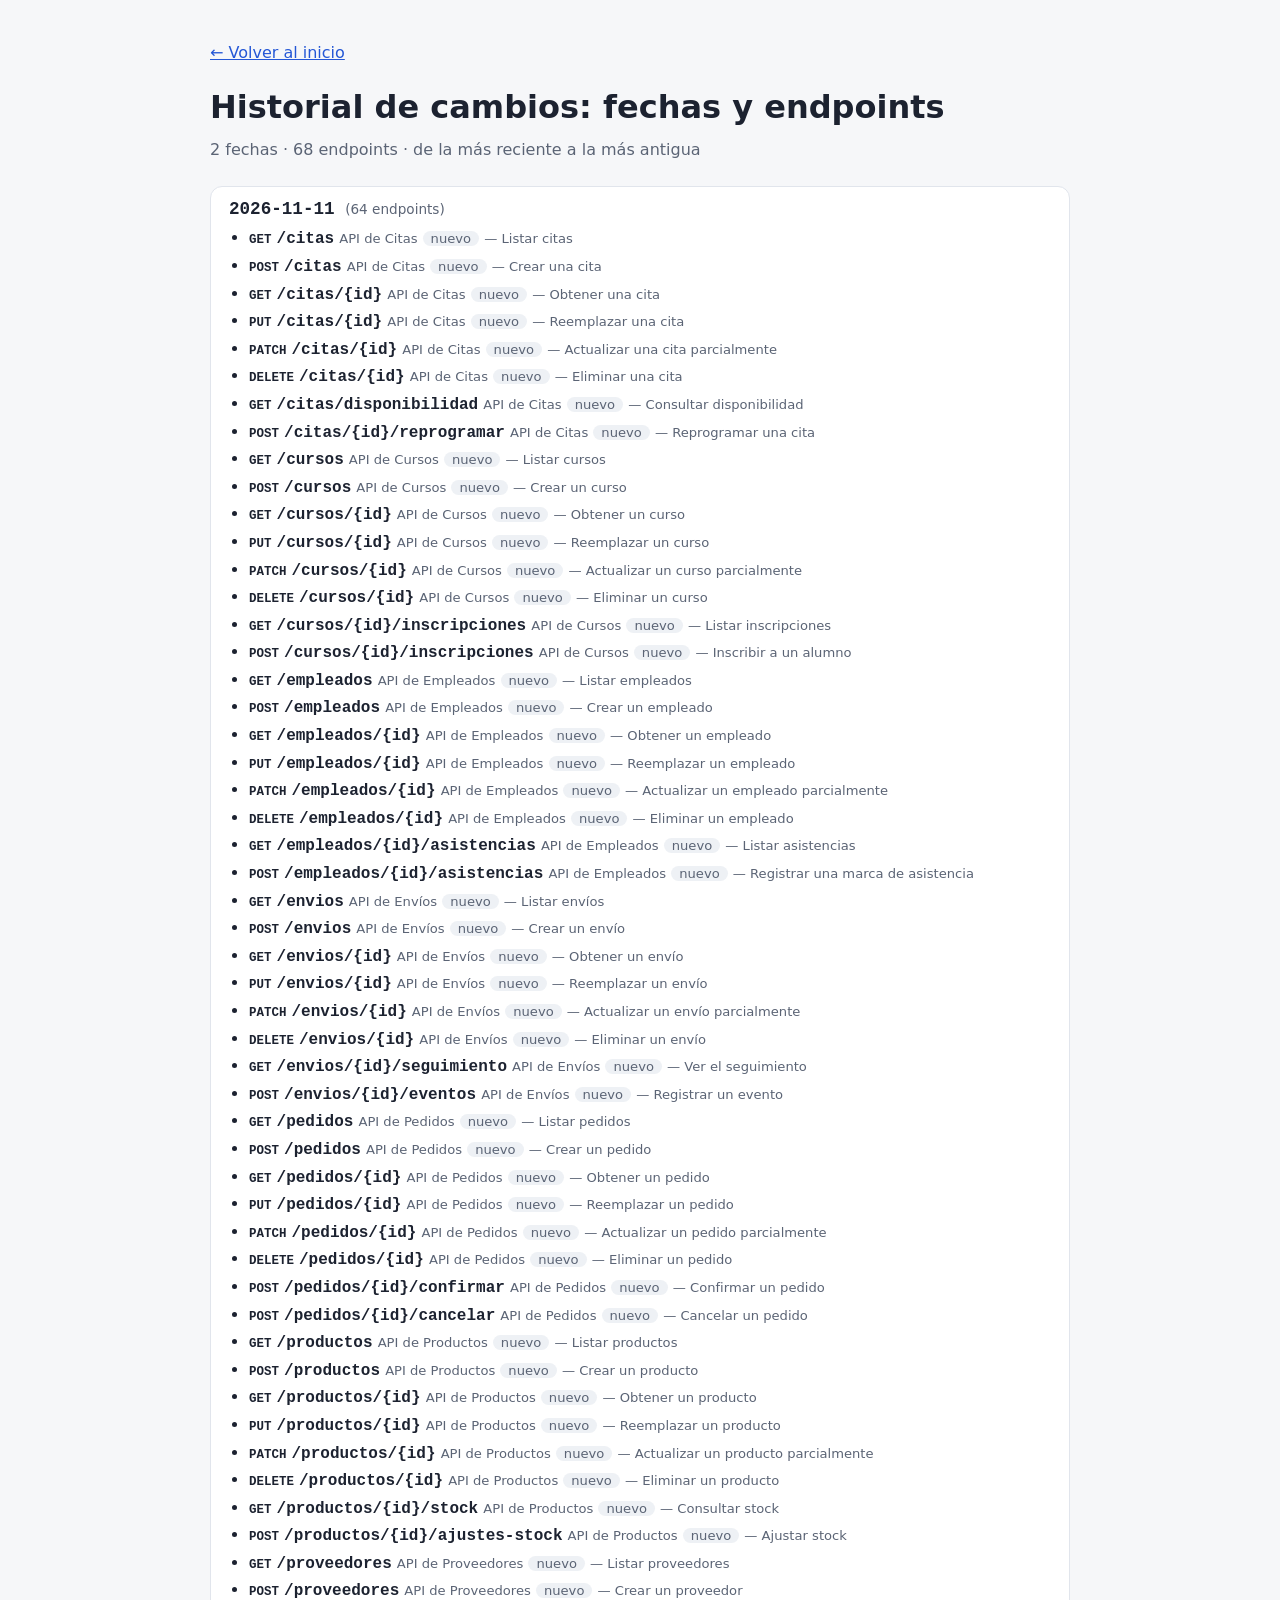
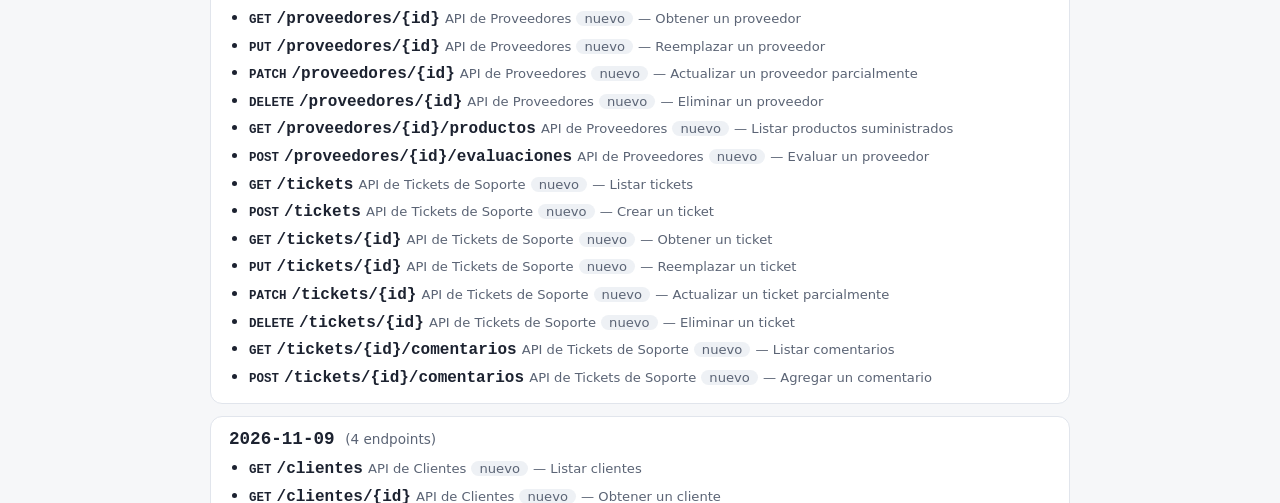
==== commit 8d97948a: "Historial de cambios con las APIs del proyecto (no Square) El historial ahora sale de los commits de" ====
--- a/cambios.html
+++ b/cambios.html
@@ -9,1107 +9,98 @@
     main { max-width: 860px; margin: 0 auto; padding: 24px 16px 48px; }
     a { color: #2457d6; }
     h1 { margin: 8px 0 4px; }
-    .resumen { color: #5b6475; margin: 0 0 24px; }
+    .resumen-total { color: #5b6475; margin: 0 0 24px; }
     .fecha { background: #fff; border: 1px solid #e1e5ec; border-radius: 12px; padding: 12px 18px; margin-bottom: 12px; }
     .fecha h2 { margin: 0 0 6px; font: 700 1.1rem ui-monospace, Consolas, monospace; }
     .fecha h2 small { font: 400 .85rem system-ui, sans-serif; color: #5b6475; }
     ul { margin: 0; padding-left: 20px; }
+    .metodo { font: 700 .78rem ui-monospace, Consolas, monospace; }
     .endpoint { font-weight: 600; overflow-wrap: anywhere; }
-    .api, .estado { font-size: .8rem; color: #5b6475; }
+    .api, .estado, .resumen { font-size: .82rem; color: #5b6475; }
     .estado { background: #eef1f5; border-radius: 999px; padding: 0 8px; }
-    .vacio { color: #5b6475; list-style: none; margin-left: -20px; }
   </style>
 </head>
 <body>
   <main>
     <p><a href="./#inicio">← Volver al inicio</a></p>
     <h1>Historial de cambios: fechas y endpoints</h1>
-    <p class="resumen">135 fechas · 366 endpoints · ordenado de la más reciente a la más antigua</p>
-    <section class="fecha" id="2026-11-18">
-      <h2><time datetime="2026-11-18">2026-11-18</time> <small>(2 endpoints)</small></h2>
+    <p class="resumen-total">2 fechas · 68 endpoints · de la más reciente a la más antigua</p>
+    <section class="fecha" id="2026-11-11">
+      <h2><time datetime="2026-11-11">2026-11-11</time> <small>(64 endpoints)</small></h2>
       <ul>
-        <li><code class="endpoint">RetrieveMerchantSettings</code> <span class="api">Checkout API</span> <span class="estado">actualizado</span></li>
-        <li><code class="endpoint">UpdateMerchantSettings</code> <span class="api">Checkout API</span> <span class="estado">actualizado</span></li>
+        <li><span class="metodo">GET</span> <code class="endpoint">/citas</code> <span class="api">API de Citas</span> <span class="estado">nuevo</span> <span class="resumen">— Listar citas</span></li>
+        <li><span class="metodo">POST</span> <code class="endpoint">/citas</code> <span class="api">API de Citas</span> <span class="estado">nuevo</span> <span class="resumen">— Crear una cita</span></li>
+        <li><span class="metodo">GET</span> <code class="endpoint">/citas/{id}</code> <span class="api">API de Citas</span> <span class="estado">nuevo</span> <span class="resumen">— Obtener una cita</span></li>
+        <li><span class="metodo">PUT</span> <code class="endpoint">/citas/{id}</code> <span class="api">API de Citas</span> <span class="estado">nuevo</span> <span class="resumen">— Reemplazar una cita</span></li>
+        <li><span class="metodo">PATCH</span> <code class="endpoint">/citas/{id}</code> <span class="api">API de Citas</span> <span class="estado">nuevo</span> <span class="resumen">— Actualizar una cita parcialmente</span></li>
+        <li><span class="metodo">DELETE</span> <code class="endpoint">/citas/{id}</code> <span class="api">API de Citas</span> <span class="estado">nuevo</span> <span class="resumen">— Eliminar una cita</span></li>
+        <li><span class="metodo">GET</span> <code class="endpoint">/citas/disponibilidad</code> <span class="api">API de Citas</span> <span class="estado">nuevo</span> <span class="resumen">— Consultar disponibilidad</span></li>
+        <li><span class="metodo">POST</span> <code class="endpoint">/citas/{id}/reprogramar</code> <span class="api">API de Citas</span> <span class="estado">nuevo</span> <span class="resumen">— Reprogramar una cita</span></li>
+        <li><span class="metodo">GET</span> <code class="endpoint">/cursos</code> <span class="api">API de Cursos</span> <span class="estado">nuevo</span> <span class="resumen">— Listar cursos</span></li>
+        <li><span class="metodo">POST</span> <code class="endpoint">/cursos</code> <span class="api">API de Cursos</span> <span class="estado">nuevo</span> <span class="resumen">— Crear un curso</span></li>
+        <li><span class="metodo">GET</span> <code class="endpoint">/cursos/{id}</code> <span class="api">API de Cursos</span> <span class="estado">nuevo</span> <span class="resumen">— Obtener un curso</span></li>
+        <li><span class="metodo">PUT</span> <code class="endpoint">/cursos/{id}</code> <span class="api">API de Cursos</span> <span class="estado">nuevo</span> <span class="resumen">— Reemplazar un curso</span></li>
+        <li><span class="metodo">PATCH</span> <code class="endpoint">/cursos/{id}</code> <span class="api">API de Cursos</span> <span class="estado">nuevo</span> <span class="resumen">— Actualizar un curso parcialmente</span></li>
+        <li><span class="metodo">DELETE</span> <code class="endpoint">/cursos/{id}</code> <span class="api">API de Cursos</span> <span class="estado">nuevo</span> <span class="resumen">— Eliminar un curso</span></li>
+        <li><span class="metodo">GET</span> <code class="endpoint">/cursos/{id}/inscripciones</code> <span class="api">API de Cursos</span> <span class="estado">nuevo</span> <span class="resumen">— Listar inscripciones</span></li>
+        <li><span class="metodo">POST</span> <code class="endpoint">/cursos/{id}/inscripciones</code> <span class="api">API de Cursos</span> <span class="estado">nuevo</span> <span class="resumen">— Inscribir a un alumno</span></li>
+        <li><span class="metodo">GET</span> <code class="endpoint">/empleados</code> <span class="api">API de Empleados</span> <span class="estado">nuevo</span> <span class="resumen">— Listar empleados</span></li>
+        <li><span class="metodo">POST</span> <code class="endpoint">/empleados</code> <span class="api">API de Empleados</span> <span class="estado">nuevo</span> <span class="resumen">— Crear un empleado</span></li>
+        <li><span class="metodo">GET</span> <code class="endpoint">/empleados/{id}</code> <span class="api">API de Empleados</span> <span class="estado">nuevo</span> <span class="resumen">— Obtener un empleado</span></li>
+        <li><span class="metodo">PUT</span> <code class="endpoint">/empleados/{id}</code> <span class="api">API de Empleados</span> <span class="estado">nuevo</span> <span class="resumen">— Reemplazar un empleado</span></li>
+        <li><span class="metodo">PATCH</span> <code class="endpoint">/empleados/{id}</code> <span class="api">API de Empleados</span> <span class="estado">nuevo</span> <span class="resumen">— Actualizar un empleado parcialmente</span></li>
+        <li><span class="metodo">DELETE</span> <code class="endpoint">/empleados/{id}</code> <span class="api">API de Empleados</span> <span class="estado">nuevo</span> <span class="resumen">— Eliminar un empleado</span></li>
+        <li><span class="metodo">GET</span> <code class="endpoint">/empleados/{id}/asistencias</code> <span class="api">API de Empleados</span> <span class="estado">nuevo</span> <span class="resumen">— Listar asistencias</span></li>
+        <li><span class="metodo">POST</span> <code class="endpoint">/empleados/{id}/asistencias</code> <span class="api">API de Empleados</span> <span class="estado">nuevo</span> <span class="resumen">— Registrar una marca de asistencia</span></li>
+        <li><span class="metodo">GET</span> <code class="endpoint">/envios</code> <span class="api">API de Envíos</span> <span class="estado">nuevo</span> <span class="resumen">— Listar envíos</span></li>
+        <li><span class="metodo">POST</span> <code class="endpoint">/envios</code> <span class="api">API de Envíos</span> <span class="estado">nuevo</span> <span class="resumen">— Crear un envío</span></li>
+        <li><span class="metodo">GET</span> <code class="endpoint">/envios/{id}</code> <span class="api">API de Envíos</span> <span class="estado">nuevo</span> <span class="resumen">— Obtener un envío</span></li>
+        <li><span class="metodo">PUT</span> <code class="endpoint">/envios/{id}</code> <span class="api">API de Envíos</span> <span class="estado">nuevo</span> <span class="resumen">— Reemplazar un envío</span></li>
+        <li><span class="metodo">PATCH</span> <code class="endpoint">/envios/{id}</code> <span class="api">API de Envíos</span> <span class="estado">nuevo</span> <span class="resumen">— Actualizar un envío parcialmente</span></li>
+        <li><span class="metodo">DELETE</span> <code class="endpoint">/envios/{id}</code> <span class="api">API de Envíos</span> <span class="estado">nuevo</span> <span class="resumen">— Eliminar un envío</span></li>
+        <li><span class="metodo">GET</span> <code class="endpoint">/envios/{id}/seguimiento</code> <span class="api">API de Envíos</span> <span class="estado">nuevo</span> <span class="resumen">— Ver el seguimiento</span></li>
+        <li><span class="metodo">POST</span> <code class="endpoint">/envios/{id}/eventos</code> <span class="api">API de Envíos</span> <span class="estado">nuevo</span> <span class="resumen">— Registrar un evento</span></li>
+        <li><span class="metodo">GET</span> <code class="endpoint">/pedidos</code> <span class="api">API de Pedidos</span> <span class="estado">nuevo</span> <span class="resumen">— Listar pedidos</span></li>
+        <li><span class="metodo">POST</span> <code class="endpoint">/pedidos</code> <span class="api">API de Pedidos</span> <span class="estado">nuevo</span> <span class="resumen">— Crear un pedido</span></li>
+        <li><span class="metodo">GET</span> <code class="endpoint">/pedidos/{id}</code> <span class="api">API de Pedidos</span> <span class="estado">nuevo</span> <span class="resumen">— Obtener un pedido</span></li>
+        <li><span class="metodo">PUT</span> <code class="endpoint">/pedidos/{id}</code> <span class="api">API de Pedidos</span> <span class="estado">nuevo</span> <span class="resumen">— Reemplazar un pedido</span></li>
+        <li><span class="metodo">PATCH</span> <code class="endpoint">/pedidos/{id}</code> <span class="api">API de Pedidos</span> <span class="estado">nuevo</span> <span class="resumen">— Actualizar un pedido parcialmente</span></li>
+        <li><span class="metodo">DELETE</span> <code class="endpoint">/pedidos/{id}</code> <span class="api">API de Pedidos</span> <span class="estado">nuevo</span> <span class="resumen">— Eliminar un pedido</span></li>
+        <li><span class="metodo">POST</span> <code class="endpoint">/pedidos/{id}/confirmar</code> <span class="api">API de Pedidos</span> <span class="estado">nuevo</span> <span class="resumen">— Confirmar un pedido</span></li>
+        <li><span class="metodo">POST</span> <code class="endpoint">/pedidos/{id}/cancelar</code> <span class="api">API de Pedidos</span> <span class="estado">nuevo</span> <span class="resumen">— Cancelar un pedido</span></li>
+        <li><span class="metodo">GET</span> <code class="endpoint">/productos</code> <span class="api">API de Productos</span> <span class="estado">nuevo</span> <span class="resumen">— Listar productos</span></li>
+        <li><span class="metodo">POST</span> <code class="endpoint">/productos</code> <span class="api">API de Productos</span> <span class="estado">nuevo</span> <span class="resumen">— Crear un producto</span></li>
+        <li><span class="metodo">GET</span> <code class="endpoint">/productos/{id}</code> <span class="api">API de Productos</span> <span class="estado">nuevo</span> <span class="resumen">— Obtener un producto</span></li>
+        <li><span class="metodo">PUT</span> <code class="endpoint">/productos/{id}</code> <span class="api">API de Productos</span> <span class="estado">nuevo</span> <span class="resumen">— Reemplazar un producto</span></li>
+        <li><span class="metodo">PATCH</span> <code class="endpoint">/productos/{id}</code> <span class="api">API de Productos</span> <span class="estado">nuevo</span> <span class="resumen">— Actualizar un producto parcialmente</span></li>
+        <li><span class="metodo">DELETE</span> <code class="endpoint">/productos/{id}</code> <span class="api">API de Productos</span> <span class="estado">nuevo</span> <span class="resumen">— Eliminar un producto</span></li>
+        <li><span class="metodo">GET</span> <code class="endpoint">/productos/{id}/stock</code> <span class="api">API de Productos</span> <span class="estado">nuevo</span> <span class="resumen">— Consultar stock</span></li>
+        <li><span class="metodo">POST</span> <code class="endpoint">/productos/{id}/ajustes-stock</code> <span class="api">API de Productos</span> <span class="estado">nuevo</span> <span class="resumen">— Ajustar stock</span></li>
+        <li><span class="metodo">GET</span> <code class="endpoint">/proveedores</code> <span class="api">API de Proveedores</span> <span class="estado">nuevo</span> <span class="resumen">— Listar proveedores</span></li>
+        <li><span class="metodo">POST</span> <code class="endpoint">/proveedores</code> <span class="api">API de Proveedores</span> <span class="estado">nuevo</span> <span class="resumen">— Crear un proveedor</span></li>
+        <li><span class="metodo">GET</span> <code class="endpoint">/proveedores/{id}</code> <span class="api">API de Proveedores</span> <span class="estado">nuevo</span> <span class="resumen">— Obtener un proveedor</span></li>
+        <li><span class="metodo">PUT</span> <code class="endpoint">/proveedores/{id}</code> <span class="api">API de Proveedores</span> <span class="estado">nuevo</span> <span class="resumen">— Reemplazar un proveedor</span></li>
+        <li><span class="metodo">PATCH</span> <code class="endpoint">/proveedores/{id}</code> <span class="api">API de Proveedores</span> <span class="estado">nuevo</span> <span class="resumen">— Actualizar un proveedor parcialmente</span></li>
+        <li><span class="metodo">DELETE</span> <code class="endpoint">/proveedores/{id}</code> <span class="api">API de Proveedores</span> <span class="estado">nuevo</span> <span class="resumen">— Eliminar un proveedor</span></li>
+        <li><span class="metodo">GET</span> <code class="endpoint">/proveedores/{id}/productos</code> <span class="api">API de Proveedores</span> <span class="estado">nuevo</span> <span class="resumen">— Listar productos suministrados</span></li>
+        <li><span class="metodo">POST</span> <code class="endpoint">/proveedores/{id}/evaluaciones</code> <span class="api">API de Proveedores</span> <span class="estado">nuevo</span> <span class="resumen">— Evaluar un proveedor</span></li>
+        <li><span class="metodo">GET</span> <code class="endpoint">/tickets</code> <span class="api">API de Tickets de Soporte</span> <span class="estado">nuevo</span> <span class="resumen">— Listar tickets</span></li>
+        <li><span class="metodo">POST</span> <code class="endpoint">/tickets</code> <span class="api">API de Tickets de Soporte</span> <span class="estado">nuevo</span> <span class="resumen">— Crear un ticket</span></li>
+        <li><span class="metodo">GET</span> <code class="endpoint">/tickets/{id}</code> <span class="api">API de Tickets de Soporte</span> <span class="estado">nuevo</span> <span class="resumen">— Obtener un ticket</span></li>
+        <li><span class="metodo">PUT</span> <code class="endpoint">/tickets/{id}</code> <span class="api">API de Tickets de Soporte</span> <span class="estado">nuevo</span> <span class="resumen">— Reemplazar un ticket</span></li>
+        <li><span class="metodo">PATCH</span> <code class="endpoint">/tickets/{id}</code> <span class="api">API de Tickets de Soporte</span> <span class="estado">nuevo</span> <span class="resumen">— Actualizar un ticket parcialmente</span></li>
+        <li><span class="metodo">DELETE</span> <code class="endpoint">/tickets/{id}</code> <span class="api">API de Tickets de Soporte</span> <span class="estado">nuevo</span> <span class="resumen">— Eliminar un ticket</span></li>
+        <li><span class="metodo">GET</span> <code class="endpoint">/tickets/{id}/comentarios</code> <span class="api">API de Tickets de Soporte</span> <span class="estado">nuevo</span> <span class="resumen">— Listar comentarios</span></li>
+        <li><span class="metodo">POST</span> <code class="endpoint">/tickets/{id}/comentarios</code> <span class="api">API de Tickets de Soporte</span> <span class="estado">nuevo</span> <span class="resumen">— Agregar un comentario</span></li>
       </ul>
     </section>
-    <section class="fecha" id="2026-09-16">
-      <h2><time datetime="2026-09-16">2026-09-16</time> <small>(3 endpoints)</small></h2>
+    <section class="fecha" id="2026-11-09">
+      <h2><time datetime="2026-11-09">2026-11-09</time> <small>(4 endpoints)</small></h2>
       <ul>
-        <li><code class="endpoint">CreateRefund</code> <span class="api">Transactions API</span> <span class="estado">retirado</span></li>
-        <li><code class="endpoint">CaptureTransaction</code> <span class="api">Transactions API</span> <span class="estado">retirado</span></li>
-        <li><code class="endpoint">VoidTransaction</code> <span class="api">Transactions API</span> <span class="estado">retirado</span></li>
-      </ul>
-    </section>
-    <section class="fecha" id="2026-08-19">
-      <h2><time datetime="2026-08-19">2026-08-19</time> <small>(6 endpoints)</small></h2>
-      <ul>
-        <li><code class="endpoint">BatchRetrieveCatalogObjects</code> <span class="api">Catalog API</span> <span class="estado">beta</span></li>
-        <li><code class="endpoint">SearchCatalogItems</code> <span class="api">Catalog API</span> <span class="estado">beta</span></li>
-        <li><code class="endpoint">SearchCatalogObjects</code> <span class="api">Catalog API</span> <span class="estado">beta</span></li>
-        <li><code class="endpoint">RetrieveLocation</code> <span class="api">Locations API</span> <span class="estado">beta</span></li>
-        <li><code class="endpoint">ListLocations</code> <span class="api">Locations API</span> <span class="estado">beta</span></li>
-        <li><code class="endpoint">UpdateLocation</code> <span class="api">Locations API</span> <span class="estado">beta</span></li>
-      </ul>
-    </section>
-    <section class="fecha" id="2026-07-15">
-      <h2><time datetime="2026-07-15">2026-07-15</time> <small>(3 endpoints)</small></h2>
-      <ul>
-        <li><code class="endpoint">UpdateInventoryAdjustment</code> <span class="api">Inventory API</span> <span class="estado">beta</span></li>
-        <li><code class="endpoint">BatchRetrieveInventoryChanges</code> <span class="api">Inventory API</span> <span class="estado">beta</span></li>
-        <li><code class="endpoint">RetrieveInventoryTransfer</code> <span class="api">Inventory API</span> <span class="estado">actualizado</span></li>
-      </ul>
-    </section>
-    <section class="fecha" id="2026-05-20">
-      <h2><time datetime="2026-05-20">2026-05-20</time> <small>(0 endpoints)</small></h2>
-      <ul>
-        <li class="vacio">Sin endpoints en esta versión</li>
-      </ul>
-    </section>
-    <section class="fecha" id="2026-04-21">
-      <h2><time datetime="2026-04-21">2026-04-21</time> <small>(0 endpoints)</small></h2>
-      <ul>
-        <li class="vacio">Sin endpoints en esta versión</li>
-      </ul>
-    </section>
-    <section class="fecha" id="2026-01-22">
-      <h2><time datetime="2026-01-22">2026-01-22</time> <small>(2 endpoints)</small></h2>
-      <ul>
-        <li><code class="endpoint">CreateBankAccount</code> <span class="api">Bank Accounts API</span> <span class="estado">nuevo</span></li>
-        <li><code class="endpoint">DisableBankAccount</code> <span class="api">Bank Accounts API</span> <span class="estado">nuevo</span></li>
-      </ul>
-    </section>
-    <section class="fecha" id="2025-10-16">
-      <h2><time datetime="2025-10-16">2025-10-16</time> <small>(0 endpoints)</small></h2>
-      <ul>
-        <li class="vacio">Sin endpoints en esta versión</li>
-      </ul>
-    </section>
-    <section class="fecha" id="2025-09-24">
-      <h2><time datetime="2025-09-24">2025-09-24</time> <small>(0 endpoints)</small></h2>
-      <ul>
-        <li class="vacio">Sin endpoints en esta versión</li>
-      </ul>
-    </section>
-    <section class="fecha" id="2025-08-20">
-      <h2><time datetime="2025-08-20">2025-08-20</time> <small>(1 endpoints)</small></h2>
-      <ul>
-        <li><code class="endpoint">CreatePayment</code> <span class="api">Payments API</span> <span class="estado">retirado</span></li>
-      </ul>
-    </section>
-    <section class="fecha" id="2025-07-16">
-      <h2><time datetime="2025-07-16">2025-07-16</time> <small>(0 endpoints)</small></h2>
-      <ul>
-        <li class="vacio">Sin endpoints en esta versión</li>
-      </ul>
-    </section>
-    <section class="fecha" id="2025-06-18">
-      <h2><time datetime="2025-06-18">2025-06-18</time> <small>(0 endpoints)</small></h2>
-      <ul>
-        <li class="vacio">Sin endpoints en esta versión</li>
-      </ul>
-    </section>
-    <section class="fecha" id="2025-05-21">
-      <h2><time datetime="2025-05-21">2025-05-21</time> <small>(17 endpoints)</small></h2>
-      <ul>
-        <li><code class="endpoint">CreateScheduledShift</code> <span class="api">Labor API</span> <span class="estado">nuevo</span></li>
-        <li><code class="endpoint">UpdateScheduledShift</code> <span class="api">Labor API</span> <span class="estado">nuevo</span></li>
-        <li><code class="endpoint">PublishScheduledShift</code> <span class="api">Labor API</span> <span class="estado">nuevo</span></li>
-        <li><code class="endpoint">BulkPublishScheduledShifts</code> <span class="api">Labor API</span> <span class="estado">nuevo</span></li>
-        <li><code class="endpoint">RetrieveScheduledShift</code> <span class="api">Labor API</span> <span class="estado">nuevo</span></li>
-        <li><code class="endpoint">SearchScheduledShifts</code> <span class="api">Labor API</span> <span class="estado">nuevo</span></li>
-        <li><code class="endpoint">CreateTimecard</code> <span class="api">Labor API</span> <span class="estado">obsoleto</span></li>
-        <li><code class="endpoint">CreateShift</code> <span class="api">Labor API</span> <span class="estado">obsoleto</span></li>
-        <li><code class="endpoint">UpdateTimecard</code> <span class="api">Labor API</span> <span class="estado">obsoleto</span></li>
-        <li><code class="endpoint">UpdateShift</code> <span class="api">Labor API</span> <span class="estado">obsoleto</span></li>
-        <li><code class="endpoint">DeleteTimecard</code> <span class="api">Labor API</span> <span class="estado">obsoleto</span></li>
-        <li><code class="endpoint">DeleteShift</code> <span class="api">Labor API</span> <span class="estado">obsoleto</span></li>
-        <li><code class="endpoint">RetrieveTimecard</code> <span class="api">Labor API</span> <span class="estado">obsoleto</span></li>
-        <li><code class="endpoint">GetShift</code> <span class="api">Labor API</span> <span class="estado">obsoleto</span></li>
-        <li><code class="endpoint">SearchTimecards</code> <span class="api">Labor API</span> <span class="estado">obsoleto</span></li>
-        <li><code class="endpoint">SearchShifts</code> <span class="api">Labor API</span> <span class="estado">obsoleto</span></li>
-        <li><code class="endpoint">CreatePayment</code> <span class="api">Payments API</span> <span class="estado">actualizado</span></li>
-      </ul>
-    </section>
-    <section class="fecha" id="2025-04-16">
-      <h2><time datetime="2025-04-16">2025-04-16</time> <small>(1 endpoints)</small></h2>
-      <ul>
-        <li><code class="endpoint">CreateTerminalCheckout</code> <span class="api">Terminal API</span> <span class="estado">actualizado</span></li>
-      </ul>
-    </section>
-    <section class="fecha" id="2025-03-19">
-      <h2><time datetime="2025-03-19">2025-03-19</time> <small>(3 endpoints)</small></h2>
-      <ul>
-        <li><code class="endpoint">CreateCard</code> <span class="api">Cards API</span> <span class="estado">nuevo</span></li>
-        <li><code class="endpoint">CreateInvoiceAttachment</code> <span class="api">Invoices API</span> <span class="estado">nuevo</span></li>
-        <li><code class="endpoint">CreatePaymentLink</code> <span class="api">Checkout API</span> <span class="estado">actualizado</span></li>
-      </ul>
-    </section>
-    <section class="fecha" id="2025-02-20">
-      <h2><time datetime="2025-02-20">2025-02-20</time> <small>(2 endpoints)</small></h2>
-      <ul>
-        <li><code class="endpoint">ListPaymentRefunds</code> <span class="api">Refunds API</span> <span class="estado">nuevo</span></li>
-        <li><code class="endpoint">CreateTerminalCheckout</code> <span class="api">Terminal API</span> <span class="estado">actualizado</span></li>
-      </ul>
-    </section>
-    <section class="fecha" id="2025-01-23">
-      <h2><time datetime="2025-01-23">2025-01-23</time> <small>(4 endpoints)</small></h2>
-      <ul>
-        <li><code class="endpoint">ListCards</code> <span class="api">Cards API</span> <span class="estado">retirado</span></li>
-        <li><code class="endpoint">ListGiftCards</code> <span class="api">Gift Cards API</span> <span class="estado">retirado</span></li>
-        <li><code class="endpoint">CreateCustomerCard</code> <span class="api">Customers API</span> <span class="estado">retirado</span></li>
-        <li><code class="endpoint">DeleteCustomerCard</code> <span class="api">Customers API</span> <span class="estado">retirado</span></li>
-      </ul>
-    </section>
-    <section class="fecha" id="2024-12-18">
-      <h2><time datetime="2024-12-18">2024-12-18</time> <small>(11 endpoints)</small></h2>
-      <ul>
-        <li><code class="endpoint">ListCards</code> <span class="api">Cards API</span> <span class="estado">retirado</span></li>
-        <li><code class="endpoint">ListGiftCards</code> <span class="api">Gift Cards API</span> <span class="estado">retirado</span></li>
-        <li><code class="endpoint">CreateCustomerCard</code> <span class="api">Customers API</span> <span class="estado">retirado</span></li>
-        <li><code class="endpoint">DeleteCustomerCard</code> <span class="api">Customers API</span> <span class="estado">retirado</span></li>
-        <li><code class="endpoint">CreateJob</code> <span class="api">Team API</span> <span class="estado">nuevo</span></li>
-        <li><code class="endpoint">UpdateJob</code> <span class="api">Team API</span> <span class="estado">nuevo</span></li>
-        <li><code class="endpoint">ListJobs</code> <span class="api">Team API</span> <span class="estado">nuevo</span></li>
-        <li><code class="endpoint">RetrieveJob</code> <span class="api">Team API</span> <span class="estado">nuevo</span></li>
-        <li><code class="endpoint">RetrieveWageSetting</code> <span class="api">Team API</span> <span class="estado">nuevo</span></li>
-        <li><code class="endpoint">UpdateWageSetting</code> <span class="api">Team API</span> <span class="estado">nuevo</span></li>
-        <li><code class="endpoint">CreateTerminalCheckout</code> <span class="api">Terminal API</span> <span class="estado">nuevo</span></li>
-      </ul>
-    </section>
-    <section class="fecha" id="2024-11-20">
-      <h2><time datetime="2024-11-20">2024-11-20</time> <small>(5 endpoints)</small></h2>
-      <ul>
-        <li><code class="endpoint">ListCards</code> <span class="api">Cards API</span> <span class="estado">retirado</span></li>
-        <li><code class="endpoint">ListGiftCards</code> <span class="api">Gift Cards API</span> <span class="estado">retirado</span></li>
-        <li><code class="endpoint">CreateCustomerCard</code> <span class="api">Customers API</span> <span class="estado">retirado</span></li>
-        <li><code class="endpoint">DeleteCustomerCard</code> <span class="api">Customers API</span> <span class="estado">retirado</span></li>
-        <li><code class="endpoint">RefundPayment</code> <span class="api">Refunds API</span> <span class="estado">nuevo</span></li>
-      </ul>
-    </section>
-    <section class="fecha" id="2024-10-17">
-      <h2><time datetime="2024-10-17">2024-10-17</time> <small>(5 endpoints)</small></h2>
-      <ul>
-        <li><code class="endpoint">ListCards</code> <span class="api">Cards API</span> <span class="estado">retirado</span></li>
-        <li><code class="endpoint">ListGiftCards</code> <span class="api">Gift Cards API</span> <span class="estado">retirado</span></li>
-        <li><code class="endpoint">CreateCustomerCard</code> <span class="api">Customers API</span> <span class="estado">retirado</span></li>
-        <li><code class="endpoint">DeleteCustomerCard</code> <span class="api">Customers API</span> <span class="estado">retirado</span></li>
-        <li><code class="endpoint">RefundPayment</code> <span class="api">Refunds API</span> <span class="estado">nuevo</span></li>
-      </ul>
-    </section>
-    <section class="fecha" id="2024-09-19">
-      <h2><time datetime="2024-09-19">2024-09-19</time> <small>(4 endpoints)</small></h2>
-      <ul>
-        <li><code class="endpoint">ListCards</code> <span class="api">Cards API</span> <span class="estado">retirado</span></li>
-        <li><code class="endpoint">ListGiftCards</code> <span class="api">Gift Cards API</span> <span class="estado">retirado</span></li>
-        <li><code class="endpoint">CreateCustomerCard</code> <span class="api">Customers API</span> <span class="estado">retirado</span></li>
-        <li><code class="endpoint">DeleteCustomerCard</code> <span class="api">Customers API</span> <span class="estado">retirado</span></li>
-      </ul>
-    </section>
-    <section class="fecha" id="2024-08-21">
-      <h2><time datetime="2024-08-21">2024-08-21</time> <small>(4 endpoints)</small></h2>
-      <ul>
-        <li><code class="endpoint">BatchRetrieveCatalogObjects</code> <span class="api">Catalog API</span> <span class="estado">actualizado</span></li>
-        <li><code class="endpoint">RetrieveCatalogObject</code> <span class="api">Catalog API</span> <span class="estado">actualizado</span></li>
-        <li><code class="endpoint">SearchCatalogObjects</code> <span class="api">Catalog API</span> <span class="estado">actualizado</span></li>
-        <li><code class="endpoint">ListPayments</code> <span class="api">Payments API</span> <span class="estado">nuevo</span></li>
-      </ul>
-    </section>
-    <section class="fecha" id="2024-07-17">
-      <h2><time datetime="2024-07-17">2024-07-17</time> <small>(0 endpoints)</small></h2>
-      <ul>
-        <li class="vacio">Sin endpoints en esta versión</li>
-      </ul>
-    </section>
-    <section class="fecha" id="2024-06-04">
-      <h2><time datetime="2024-06-04">2024-06-04</time> <small>(0 endpoints)</small></h2>
-      <ul>
-        <li class="vacio">Sin endpoints en esta versión</li>
-      </ul>
-    </section>
-    <section class="fecha" id="2024-05-15">
-      <h2><time datetime="2024-05-15">2024-05-15</time> <small>(1 endpoints)</small></h2>
-      <ul>
-        <li><code class="endpoint">SearchCustomers</code> <span class="api">Customers API</span> <span class="estado">actualizado</span></li>
-      </ul>
-    </section>
-    <section class="fecha" id="2024-04-17">
-      <h2><time datetime="2024-04-17">2024-04-17</time> <small>(2 endpoints)</small></h2>
-      <ul>
-        <li><code class="endpoint">UpdateBooking</code> <span class="api">Bookings API</span> <span class="estado">actualizado</span></li>
-        <li><code class="endpoint">RenewToken</code> <span class="api">OAuth API</span> <span class="estado">retirado</span></li>
-      </ul>
-    </section>
-    <section class="fecha" id="2024-03-20">
-      <h2><time datetime="2024-03-20">2024-03-20</time> <small>(0 endpoints)</small></h2>
-      <ul>
-        <li class="vacio">Sin endpoints en esta versión</li>
-      </ul>
-    </section>
-    <section class="fecha" id="2024-02-22">
-      <h2><time datetime="2024-02-22">2024-02-22</time> <small>(7 endpoints)</small></h2>
-      <ul>
-        <li><code class="endpoint">BulkCreateCustomers</code> <span class="api">Customers API</span> <span class="estado">actualizado</span></li>
-        <li><code class="endpoint">BulkUpdateCustomers</code> <span class="api">Customers API</span> <span class="estado">actualizado</span></li>
-        <li><code class="endpoint">BulkDeleteCustomers</code> <span class="api">Customers API</span> <span class="estado">actualizado</span></li>
-        <li><code class="endpoint">BulkRetrieveCustomers</code> <span class="api">Customers API</span> <span class="estado">actualizado</span></li>
-        <li><code class="endpoint">ListPayoutEntries</code> <span class="api">Payouts API</span> <span class="estado">actualizado</span></li>
-        <li><code class="endpoint">CreateWebhookSubscription</code> <span class="api">Webhook Subscriptions API</span> <span class="estado">actualizado</span></li>
-        <li><code class="endpoint">UpdateWebhookSubscription</code> <span class="api">Webhook Subscriptions API</span> <span class="estado">actualizado</span></li>
-      </ul>
-    </section>
-    <section class="fecha" id="2024-01-18">
-      <h2><time datetime="2024-01-18">2024-01-18</time> <small>(3 endpoints)</small></h2>
-      <ul>
-        <li><code class="endpoint">CreateInvoiceAttachment</code> <span class="api">Invoices API</span> <span class="estado">nuevo</span></li>
-        <li><code class="endpoint">DeleteInvoiceAttachment</code> <span class="api">Invoices API</span> <span class="estado">nuevo</span></li>
-        <li><code class="endpoint">UpdateCustomer</code> <span class="api">Customers API</span> <span class="estado">actualizado</span></li>
-      </ul>
-    </section>
-    <section class="fecha" id="2023-12-13">
-      <h2><time datetime="2023-12-13">2023-12-13</time> <small>(10 endpoints)</small></h2>
-      <ul>
-        <li><code class="endpoint">SearchCatalogObjects</code> <span class="api">Catalog API</span> <span class="estado">nuevo</span></li>
-        <li><code class="endpoint">RetrieveCatalogObject</code> <span class="api">Catalog API</span> <span class="estado">nuevo</span></li>
-        <li><code class="endpoint">BatchRetrieveCatalogObjects</code> <span class="api">Catalog API</span> <span class="estado">nuevo</span></li>
-        <li><code class="endpoint">RetrieveMerchantSettings</code> <span class="api">Checkout API</span> <span class="estado">nuevo</span></li>
-        <li><code class="endpoint">UpdateMerchantSettings</code> <span class="api">Checkout API</span> <span class="estado">nuevo</span></li>
-        <li><code class="endpoint">RetrieveLocationSettings</code> <span class="api">Checkout API</span> <span class="estado">nuevo</span></li>
-        <li><code class="endpoint">UpdateLocationSettings</code> <span class="api">Checkout API</span> <span class="estado">nuevo</span></li>
-        <li><code class="endpoint">DismissTerminalCheckout</code> <span class="api">Terminal API</span> <span class="estado">nuevo</span></li>
-        <li><code class="endpoint">DismissTerminalRefund</code> <span class="api">Terminal API</span> <span class="estado">nuevo</span></li>
-        <li><code class="endpoint">UpdateLocation</code> <span class="api">Locations API</span> <span class="estado">actualizado</span></li>
-      </ul>
-    </section>
-    <section class="fecha" id="2023-11-15">
-      <h2><time datetime="2023-11-15">2023-11-15</time> <small>(2 endpoints)</small></h2>
-      <ul>
-        <li><code class="endpoint">CreateShift</code> <span class="api">Labor API</span> <span class="estado">nuevo</span></li>
-        <li><code class="endpoint">UpdateShift</code> <span class="api">Labor API</span> <span class="estado">nuevo</span></li>
-      </ul>
-    </section>
-    <section class="fecha" id="2023-11-01">
-      <h2><time datetime="2023-11-01">2023-11-01</time> <small>(1 endpoints)</small></h2>
-      <ul>
-        <li><code class="endpoint">BulkSwapPlan</code> <span class="api">Subscriptions API</span> <span class="estado">actualizado</span></li>
-      </ul>
-    </section>
-    <section class="fecha" id="2023-10-18">
-      <h2><time datetime="2023-10-18">2023-10-18</time> <small>(4 endpoints)</small></h2>
-      <ul>
-        <li><code class="endpoint">ListLocationBookingProfiles</code> <span class="api">Bookings API</span> <span class="estado">nuevo</span></li>
-        <li><code class="endpoint">RetrieveLocationBookingProfile</code> <span class="api">Bookings API</span> <span class="estado">nuevo</span></li>
-        <li><code class="endpoint">ChangeBillingAnchorDate</code> <span class="api">Subscriptions API</span> <span class="estado">nuevo</span></li>
-        <li><code class="endpoint">BulkSwapPlan</code> <span class="api">Subscriptions API</span> <span class="estado">nuevo</span></li>
-      </ul>
-    </section>
-    <section class="fecha" id="2023-09-25">
-      <h2><time datetime="2023-09-25">2023-09-25</time> <small>(3 endpoints)</small></h2>
-      <ul>
-        <li><code class="endpoint">BulkRetrieveTeamMemberBookingProfiles</code> <span class="api">Bookings API</span> <span class="estado">nuevo</span></li>
-        <li><code class="endpoint">ListDevices</code> <span class="api">Devices API</span> <span class="estado">nuevo</span></li>
-        <li><code class="endpoint">GetDevice</code> <span class="api">Devices API</span> <span class="estado">nuevo</span></li>
-      </ul>
-    </section>
-    <section class="fecha" id="2023-09-06">
-      <h2><time datetime="2023-09-06">2023-09-06</time> <small>(0 endpoints)</small></h2>
-      <ul>
-        <li class="vacio">Sin endpoints en esta versión</li>
-      </ul>
-    </section>
-    <section class="fecha" id="2023-08-16">
-      <h2><time datetime="2023-08-16">2023-08-16</time> <small>(5 endpoints)</small></h2>
-      <ul>
-        <li><code class="endpoint">BulkRetrieveBookings</code> <span class="api">Bookings API</span> <span class="estado">nuevo</span></li>
-        <li><code class="endpoint">ListBookings</code> <span class="api">Bookings API</span> <span class="estado">nuevo</span></li>
-        <li><code class="endpoint">SearchCatalogItems</code> <span class="api">Catalog API</span> <span class="estado">nuevo</span></li>
-        <li><code class="endpoint">ListGiftCards</code> <span class="api">Gift Cards API</span> <span class="estado">actualizado</span></li>
-        <li><code class="endpoint">CreatePayment</code> <span class="api">Payments API</span> <span class="estado">actualizado</span></li>
-      </ul>
-    </section>
-    <section class="fecha" id="2023-08-02">
-      <h2><time datetime="2023-08-02">2023-08-02</time> <small>(0 endpoints)</small></h2>
-      <ul>
-        <li class="vacio">Sin endpoints en esta versión</li>
-      </ul>
-    </section>
-    <section class="fecha" id="2023-07-20">
-      <h2><time datetime="2023-07-20">2023-07-20</time> <small>(5 endpoints)</small></h2>
-      <ul>
-        <li><code class="endpoint">ListCustomers</code> <span class="api">Customers API</span> <span class="estado">actualizado</span></li>
-        <li><code class="endpoint">SearchCustomers</code> <span class="api">Customers API</span> <span class="estado">actualizado</span></li>
-        <li><code class="endpoint">CreateInvoice</code> <span class="api">Invoices API</span> <span class="estado">actualizado</span></li>
-        <li><code class="endpoint">UpdateInvoice</code> <span class="api">Invoices API</span> <span class="estado">actualizado</span></li>
-        <li><code class="endpoint">CancelTerminalCheckout</code> <span class="api">Terminal API</span> <span class="estado">obsoleto</span></li>
-      </ul>
-    </section>
-    <section class="fecha" id="2023-07-06">
-      <h2><time datetime="2023-07-06">2023-07-06</time> <small>(1 endpoints)</small></h2>
-      <ul>
-        <li><code class="endpoint">CreateSubscription</code> <span class="api">Subscriptions API</span> <span class="estado">retirado</span></li>
-      </ul>
-    </section>
-    <section class="fecha" id="2023-06-08">
-      <h2><time datetime="2023-06-08">2023-06-08</time> <small>(4 endpoints)</small></h2>
-      <ul>
-        <li><code class="endpoint">CreateMobileAuthorizationCode</code> <span class="api">Mobile Authorization API</span> <span class="estado">actualizado</span></li>
-        <li><code class="endpoint">CreateSubscription</code> <span class="api">Subscriptions API</span> <span class="estado">actualizado</span></li>
-        <li><code class="endpoint">SwapPlan</code> <span class="api">Subscriptions API</span> <span class="estado">actualizado</span></li>
-        <li><code class="endpoint">DismissTerminalAction</code> <span class="api">Terminal API</span> <span class="estado">nuevo</span></li>
-      </ul>
-    </section>
-    <section class="fecha" id="2023-05-17">
-      <h2><time datetime="2023-05-17">2023-05-17</time> <small>(5 endpoints)</small></h2>
-      <ul>
-        <li><code class="endpoint">CreateInvoice</code> <span class="api">Invoices API</span> <span class="estado">actualizado</span></li>
-        <li><code class="endpoint">UpdateInvoice</code> <span class="api">Invoices API</span> <span class="estado">actualizado</span></li>
-        <li><code class="endpoint">AccumulateLoyaltyPoints</code> <span class="api">Loyalty API</span> <span class="estado">actualizado</span></li>
-        <li><code class="endpoint">CalculateLoyaltyPoints</code> <span class="api">Loyalty API</span> <span class="estado">actualizado</span></li>
-        <li><code class="endpoint">UpdateLocation</code> <span class="api">Locations API</span> <span class="estado">actualizado</span></li>
-      </ul>
-    </section>
-    <section class="fecha" id="2023-04-19">
-      <h2><time datetime="2023-04-19">2023-04-19</time> <small>(2 endpoints)</small></h2>
-      <ul>
-        <li><code class="endpoint">SearchLoyaltyAccounts</code> <span class="api">Loyalty API</span> <span class="estado">actualizado</span></li>
-        <li><code class="endpoint">RetrieveTokenStatus</code> <span class="api">OAuth API</span> <span class="estado">actualizado</span></li>
-      </ul>
-    </section>
-    <section class="fecha" id="2023-03-15">
-      <h2><time datetime="2023-03-15">2023-03-15</time> <small>(0 endpoints)</small></h2>
-      <ul>
-        <li class="vacio">Sin endpoints en esta versión</li>
-      </ul>
-    </section>
-    <section class="fecha" id="2023-02-01">
-      <h2><time datetime="2023-02-01">2023-02-01</time> <small>(1 endpoints)</small></h2>
-      <ul>
-        <li><code class="endpoint">UpdateLocationCustomAttributeDefinition</code> <span class="api">Location Custom Attributes API</span> <span class="estado">actualizado</span></li>
-      </ul>
-    </section>
-    <section class="fecha" id="2023-01-19">
-      <h2><time datetime="2023-01-19">2023-01-19</time> <small>(0 endpoints)</small></h2>
-      <ul>
-        <li class="vacio">Sin endpoints en esta versión</li>
-      </ul>
-    </section>
-    <section class="fecha" id="2022-12-14">
-      <h2><time datetime="2022-12-14">2022-12-14</time> <small>(2 endpoints)</small></h2>
-      <ul>
-        <li><code class="endpoint">SearchCustomers</code> <span class="api">Customers API</span> <span class="estado">actualizado</span></li>
-        <li><code class="endpoint">RetrieveTokenStatus</code> <span class="api">OAuth API</span> <span class="estado">beta</span></li>
-      </ul>
-    </section>
-    <section class="fecha" id="2022-11-16">
-      <h2><time datetime="2022-11-16">2022-11-16</time> <small>(6 endpoints)</small></h2>
-      <ul>
-        <li><code class="endpoint">CreatePaymentLink</code> <span class="api">Checkout API</span> <span class="estado">actualizado</span></li>
-        <li><code class="endpoint">UpdateCustomer</code> <span class="api">Customers API</span> <span class="estado">actualizado</span></li>
-        <li><code class="endpoint">UpsertCatalogObject</code> <span class="api">Catalog API</span> <span class="estado">actualizado</span></li>
-        <li><code class="endpoint">BatchUpsertCatalogObjects</code> <span class="api">Catalog API</span> <span class="estado">actualizado</span></li>
-        <li><code class="endpoint">DeleteCatalogObject</code> <span class="api">Catalog API</span> <span class="estado">actualizado</span></li>
-        <li><code class="endpoint">BatchDeleteCatalogObjects</code> <span class="api">Catalog API</span> <span class="estado">actualizado</span></li>
-      </ul>
-    </section>
-    <section class="fecha" id="2022-10-19">
-      <h2><time datetime="2022-10-19">2022-10-19</time> <small>(6 endpoints)</small></h2>
-      <ul>
-        <li><code class="endpoint">CreateCustomer</code> <span class="api">Customers API</span> <span class="estado">actualizado</span></li>
-        <li><code class="endpoint">UpdateCustomer</code> <span class="api">Customers API</span> <span class="estado">actualizado</span></li>
-        <li><code class="endpoint">RetrieveCustomer</code> <span class="api">Customers API</span> <span class="estado">actualizado</span></li>
-        <li><code class="endpoint">SearchCustomers</code> <span class="api">Customers API</span> <span class="estado">actualizado</span></li>
-        <li><code class="endpoint">CreateInvoice</code> <span class="api">Invoices API</span> <span class="estado">actualizado</span></li>
-        <li><code class="endpoint">UpdateInvoice</code> <span class="api">Invoices API</span> <span class="estado">actualizado</span></li>
-      </ul>
-    </section>
-    <section class="fecha" id="2022-10-05">
-      <h2><time datetime="2022-10-05">2022-10-05</time> <small>(1 endpoints)</small></h2>
-      <ul>
-        <li><code class="endpoint">CreatePayment</code> <span class="api">Payments API</span> <span class="estado">actualizado</span></li>
-      </ul>
-    </section>
-    <section class="fecha" id="2022-09-22">
-      <h2><time datetime="2022-09-22">2022-09-22</time> <small>(0 endpoints)</small></h2>
-      <ul>
-        <li class="vacio">Sin endpoints en esta versión</li>
-      </ul>
-    </section>
-    <section class="fecha" id="2022-09-21">
-      <h2><time datetime="2022-09-21">2022-09-21</time> <small>(9 endpoints)</small></h2>
-      <ul>
-        <li><code class="endpoint">ObtainToken</code> <span class="api">OAuth API</span> <span class="estado">actualizado</span></li>
-        <li><code class="endpoint">ListPayments</code> <span class="api">Connect v1</span> <span class="estado">obsoleto</span></li>
-        <li><code class="endpoint">RetrievePayment</code> <span class="api">Connect v1</span> <span class="estado">obsoleto</span></li>
-        <li><code class="endpoint">ListRefunds</code> <span class="api">Connect v1</span> <span class="estado">obsoleto</span></li>
-        <li><code class="endpoint">CreateRefund</code> <span class="api">Connect v1</span> <span class="estado">obsoleto</span></li>
-        <li><code class="endpoint">ListSettlements</code> <span class="api">Connect v1</span> <span class="estado">obsoleto</span></li>
-        <li><code class="endpoint">RetrieveSettlement</code> <span class="api">Connect v1</span> <span class="estado">obsoleto</span></li>
-        <li><code class="endpoint">ListWebhooks</code> <span class="api">Connect v1</span> <span class="estado">obsoleto</span></li>
-        <li><code class="endpoint">UpdateWebhooks</code> <span class="api">Connect v1</span> <span class="estado">obsoleto</span></li>
-      </ul>
-    </section>
-    <section class="fecha" id="2022-08-23">
-      <h2><time datetime="2022-08-23">2022-08-23</time> <small>(0 endpoints)</small></h2>
-      <ul>
-        <li class="vacio">Sin endpoints en esta versión</li>
-      </ul>
-    </section>
-    <section class="fecha" id="2022-08-17">
-      <h2><time datetime="2022-08-17">2022-08-17</time> <small>(14 endpoints)</small></h2>
-      <ul>
-        <li><code class="endpoint">CreateCheckout</code> <span class="api">Checkout API</span> <span class="estado">obsoleto</span></li>
-        <li><code class="endpoint">CreatePaymentLink</code> <span class="api">Checkout API</span> <span class="estado">obsoleto</span></li>
-        <li><code class="endpoint">UpsertCustomerCustomAttribute</code> <span class="api">Customer Custom Attributes API</span> <span class="estado">actualizado</span></li>
-        <li><code class="endpoint">BulkUpsertCustomerCustomAttributes</code> <span class="api">Customer Custom Attributes API</span> <span class="estado">actualizado</span></li>
-        <li><code class="endpoint">SearchCustomers</code> <span class="api">Customers API</span> <span class="estado">actualizado</span></li>
-        <li><code class="endpoint">CreateGiftCardActivity</code> <span class="api">Gift Card Activities API</span> <span class="estado">actualizado</span></li>
-        <li><code class="endpoint">CreateLoyaltyPromotion</code> <span class="api">Loyalty API</span> <span class="estado">actualizado</span></li>
-        <li><code class="endpoint">RetrieveLoyaltyPromotion</code> <span class="api">Loyalty API</span> <span class="estado">actualizado</span></li>
-        <li><code class="endpoint">ListLoyaltyPromotions</code> <span class="api">Loyalty API</span> <span class="estado">actualizado</span></li>
-        <li><code class="endpoint">CancelLoyaltyPromotion</code> <span class="api">Loyalty API</span> <span class="estado">actualizado</span></li>
-        <li><code class="endpoint">AccumulateLoyaltyPoints</code> <span class="api">Loyalty API</span> <span class="estado">obsoleto</span></li>
-        <li><code class="endpoint">CalculateLoyaltyPoints</code> <span class="api">Loyalty API</span> <span class="estado">actualizado</span></li>
-        <li><code class="endpoint">AdjustLoyaltyPoints</code> <span class="api">Loyalty API</span> <span class="estado">actualizado</span></li>
-        <li><code class="endpoint">CreatePayment</code> <span class="api">Payments API</span> <span class="estado">actualizado</span></li>
-      </ul>
-    </section>
-    <section class="fecha" id="2022-08-03">
-      <h2><time datetime="2022-08-03">2022-08-03</time> <small>(0 endpoints)</small></h2>
-      <ul>
-        <li class="vacio">Sin endpoints en esta versión</li>
-      </ul>
-    </section>
-    <section class="fecha" id="2022-07-20">
-      <h2><time datetime="2022-07-20">2022-07-20</time> <small>(0 endpoints)</small></h2>
-      <ul>
-        <li class="vacio">Sin endpoints en esta versión</li>
-      </ul>
-    </section>
-    <section class="fecha" id="2022-06-29">
-      <h2><time datetime="2022-06-29">2022-06-29</time> <small>(0 endpoints)</small></h2>
-      <ul>
-        <li class="vacio">Sin endpoints en esta versión</li>
-      </ul>
-    </section>
-    <section class="fecha" id="2022-06-16">
-      <h2><time datetime="2022-06-16">2022-06-16</time> <small>(10 endpoints)</small></h2>
-      <ul>
-        <li><code class="endpoint">CreateGiftCardActivity</code> <span class="api">Gift Card Activities API</span> <span class="estado">actualizado</span></li>
-        <li><code class="endpoint">ListGiftCards</code> <span class="api">Gift Cards API</span> <span class="estado">actualizado</span></li>
-        <li><code class="endpoint">BatchRetrieveInventoryCounts</code> <span class="api">Inventory API</span> <span class="estado">actualizado</span></li>
-        <li><code class="endpoint">BatchRetrieveInventoryChanges</code> <span class="api">Inventory API</span> <span class="estado">actualizado</span></li>
-        <li><code class="endpoint">CreatePayment</code> <span class="api">Payments API</span> <span class="estado">nuevo</span></li>
-        <li><code class="endpoint">ListSettlements</code> <span class="api">Settlements API</span> <span class="estado">actualizado</span></li>
-        <li><code class="endpoint">RetrieveSettlement</code> <span class="api">Settlements API</span> <span class="estado">actualizado</span></li>
-        <li><code class="endpoint">ListPayouts</code> <span class="api">Payouts API</span> <span class="estado">actualizado</span></li>
-        <li><code class="endpoint">GetPayout</code> <span class="api">Payouts API</span> <span class="estado">actualizado</span></li>
-        <li><code class="endpoint">ListPayoutEntries</code> <span class="api">Payouts API</span> <span class="estado">actualizado</span></li>
-      </ul>
-    </section>
-    <section class="fecha" id="2022-06-02">
-      <h2><time datetime="2022-06-02">2022-06-02</time> <small>(3 endpoints)</small></h2>
-      <ul>
-        <li><code class="endpoint">CreatePayment</code> <span class="api">Payments API</span> <span class="estado">actualizado</span></li>
-        <li><code class="endpoint">CreateTerminalAction</code> <span class="api">Terminal API</span> <span class="estado">actualizado</span></li>
-        <li><code class="endpoint">CreateTerminalCheckout</code> <span class="api">Terminal API</span> <span class="estado">actualizado</span></li>
-      </ul>
-    </section>
-    <section class="fecha" id="2022-05-12">
-      <h2><time datetime="2022-05-12">2022-05-12</time> <small>(14 endpoints)</small></h2>
-      <ul>
-        <li><code class="endpoint">CreatePaymentLink</code> <span class="api">Checkout API</span> <span class="estado">nuevo</span></li>
-        <li><code class="endpoint">UpdatePaymentLink</code> <span class="api">Checkout API</span> <span class="estado">nuevo</span></li>
-        <li><code class="endpoint">DeletePaymentLink</code> <span class="api">Checkout API</span> <span class="estado">nuevo</span></li>
-        <li><code class="endpoint">ListPaymentLinks</code> <span class="api">Checkout API</span> <span class="estado">nuevo</span></li>
-        <li><code class="endpoint">RetrievePaymentLink</code> <span class="api">Checkout API</span> <span class="estado">nuevo</span></li>
-        <li><code class="endpoint">CreateCheckout</code> <span class="api">Checkout API</span> <span class="estado">nuevo</span></li>
-        <li><code class="endpoint">CreateGiftCard</code> <span class="api">Gift Cards API</span> <span class="estado">actualizado</span></li>
-        <li><code class="endpoint">CreateLocation</code> <span class="api">Locations API</span> <span class="estado">actualizado</span></li>
-        <li><code class="endpoint">UpdateLocation</code> <span class="api">Locations API</span> <span class="estado">actualizado</span></li>
-        <li><code class="endpoint">CreatePayment</code> <span class="api">Payments API</span> <span class="estado">actualizado</span></li>
-        <li><code class="endpoint">CreateTerminalAction</code> <span class="api">Terminal API</span> <span class="estado">nuevo</span></li>
-        <li><code class="endpoint">SearchTerminalActions</code> <span class="api">Terminal API</span> <span class="estado">nuevo</span></li>
-        <li><code class="endpoint">GetTerminalAction</code> <span class="api">Terminal API</span> <span class="estado">nuevo</span></li>
-        <li><code class="endpoint">CancelTerminalAction</code> <span class="api">Terminal API</span> <span class="estado">nuevo</span></li>
-      </ul>
-    </section>
-    <section class="fecha" id="2022-04-20">
-      <h2><time datetime="2022-04-20">2022-04-20</time> <small>(1 endpoints)</small></h2>
-      <ul>
-        <li><code class="endpoint">BatchRetrieveCatalogObjects</code> <span class="api">Catalog API</span> <span class="estado">actualizado</span></li>
-      </ul>
-    </section>
-    <section class="fecha" id="2022-04-06">
-      <h2><time datetime="2022-04-06">2022-04-06</time> <small>(2 endpoints)</small></h2>
-      <ul>
-        <li><code class="endpoint">UpdateSubscription</code> <span class="api">Subscriptions API</span> <span class="estado">actualizado</span></li>
-        <li><code class="endpoint">ListSubscriptionEvents</code> <span class="api">Subscriptions API</span> <span class="estado">actualizado</span></li>
-      </ul>
-    </section>
-    <section class="fecha" id="2022-03-16">
-      <h2><time datetime="2022-03-16">2022-03-16</time> <small>(5 endpoints)</small></h2>
-      <ul>
-        <li><code class="endpoint">CreateCustomer</code> <span class="api">Customers API</span> <span class="estado">actualizado</span></li>
-        <li><code class="endpoint">SearchCustomers</code> <span class="api">Customers API</span> <span class="estado">actualizado</span></li>
-        <li><code class="endpoint">UpdateCustomer</code> <span class="api">Customers API</span> <span class="estado">actualizado</span></li>
-        <li><code class="endpoint">CreateCustomerGroup</code> <span class="api">Customer Groups API</span> <span class="estado">actualizado</span></li>
-        <li><code class="endpoint">UpdateCustomerGroup</code> <span class="api">Customer Groups API</span> <span class="estado">actualizado</span></li>
-      </ul>
-    </section>
-    <section class="fecha" id="2022-03-02">
-      <h2><time datetime="2022-03-02">2022-03-02</time> <small>(3 endpoints)</small></h2>
-      <ul>
-        <li><code class="endpoint">CreateLocation</code> <span class="api">Locations API</span> <span class="estado">actualizado</span></li>
-        <li><code class="endpoint">UpdateLocation</code> <span class="api">Locations API</span> <span class="estado">actualizado</span></li>
-        <li><code class="endpoint">ListLocations</code> <span class="api">Locations API</span> <span class="estado">actualizado</span></li>
-      </ul>
-    </section>
-    <section class="fecha" id="2022-02-16">
-      <h2><time datetime="2022-02-16">2022-02-16</time> <small>(5 endpoints)</small></h2>
-      <ul>
-        <li><code class="endpoint">RetrieveOrder</code> <span class="api">Orders API</span> <span class="estado">actualizado</span></li>
-        <li><code class="endpoint">UpdateOrder</code> <span class="api">Orders API</span> <span class="estado">actualizado</span></li>
-        <li><code class="endpoint">CreatePayment</code> <span class="api">Payments API</span> <span class="estado">actualizado</span></li>
-        <li><code class="endpoint">CreateLocation</code> <span class="api">Locations API</span> <span class="estado">actualizado</span></li>
-        <li><code class="endpoint">CreateLoyaltyAccount</code> <span class="api">Loyalty API</span> <span class="estado">actualizado</span></li>
-      </ul>
-    </section>
-    <section class="fecha" id="2022-02-02">
-      <h2><time datetime="2022-02-02">2022-02-02</time> <small>(0 endpoints)</small></h2>
-      <ul>
-        <li class="vacio">Sin endpoints en esta versión</li>
-      </ul>
-    </section>
-    <section class="fecha" id="2022-01-20">
-      <h2><time datetime="2022-01-20">2022-01-20</time> <small>(0 endpoints)</small></h2>
-      <ul>
-        <li class="vacio">Sin endpoints en esta versión</li>
-      </ul>
-    </section>
-    <section class="fecha" id="2021-12-15">
-      <h2><time datetime="2021-12-15">2021-12-15</time> <small>(4 endpoints)</small></h2>
-      <ul>
-        <li><code class="endpoint">ListInvoices</code> <span class="api">Invoices API</span> <span class="estado">nuevo</span></li>
-        <li><code class="endpoint">RetrieveInvoice</code> <span class="api">Invoices API</span> <span class="estado">nuevo</span></li>
-        <li><code class="endpoint">CreateCatalogImage</code> <span class="api">Catalog API</span> <span class="estado">actualizado</span></li>
-        <li><code class="endpoint">UpdateCatalogImage</code> <span class="api">Catalog API</span> <span class="estado">actualizado</span></li>
-      </ul>
-    </section>
-    <section class="fecha" id="2021-11-17">
-      <h2><time datetime="2021-11-17">2021-11-17</time> <small>(8 endpoints)</small></h2>
-      <ul>
-        <li><code class="endpoint">ListBookings</code> <span class="api">Bookings API</span> <span class="estado">actualizado</span></li>
-        <li><code class="endpoint">PauseSubscription</code> <span class="api">Subscriptions API</span> <span class="estado">nuevo</span></li>
-        <li><code class="endpoint">SwapPlan</code> <span class="api">Subscriptions API</span> <span class="estado">nuevo</span></li>
-        <li><code class="endpoint">DeleteSubscriptionAction</code> <span class="api">Subscriptions API</span> <span class="estado">nuevo</span></li>
-        <li><code class="endpoint">ResumeSubscription</code> <span class="api">Subscriptions API</span> <span class="estado">nuevo</span></li>
-        <li><code class="endpoint">CancelSubscription</code> <span class="api">Subscriptions API</span> <span class="estado">nuevo</span></li>
-        <li><code class="endpoint">SearchSubscriptions</code> <span class="api">Subscriptions API</span> <span class="estado">nuevo</span></li>
-        <li><code class="endpoint">ListRefunds</code> <span class="api">Refunds API</span> <span class="estado">actualizado</span></li>
-      </ul>
-    </section>
-    <section class="fecha" id="2021-10-20">
-      <h2><time datetime="2021-10-20">2021-10-20</time> <small>(7 endpoints)</small></h2>
-      <ul>
-        <li><code class="endpoint">ListRefunds</code> <span class="api">Refunds API</span> <span class="estado">obsoleto</span></li>
-        <li><code class="endpoint">CreateRefund</code> <span class="api">Refunds API</span> <span class="estado">obsoleto</span></li>
-        <li><code class="endpoint">CreatePayment</code> <span class="api">Payments API</span> <span class="estado">obsoleto</span></li>
-        <li><code class="endpoint">RefundPayment</code> <span class="api">Payments API</span> <span class="estado">obsoleto</span></li>
-        <li><code class="endpoint">ListPaymentRefund</code> <span class="api">Payments API</span> <span class="estado">obsoleto</span></li>
-        <li><code class="endpoint">CompletePayment</code> <span class="api">Payments API</span> <span class="estado">actualizado</span></li>
-        <li><code class="endpoint">UpdateCustomer</code> <span class="api">Customers API</span> <span class="estado">nuevo</span></li>
-      </ul>
-    </section>
-    <section class="fecha" id="2021-09-15">
-      <h2><time datetime="2021-09-15">2021-09-15</time> <small>(3 endpoints)</small></h2>
-      <ul>
-        <li><code class="endpoint">CreateOrder</code> <span class="api">Orders API</span> <span class="estado">actualizado</span></li>
-        <li><code class="endpoint">CloneOrder</code> <span class="api">Orders API</span> <span class="estado">nuevo</span></li>
-        <li><code class="endpoint">ObtainToken</code> <span class="api">OAuth API</span> <span class="estado">actualizado</span></li>
-      </ul>
-    </section>
-    <section class="fecha" id="2021-09-01">
-      <h2><time datetime="2021-09-01">2021-09-01</time> <small>(0 endpoints)</small></h2>
-      <ul>
-        <li class="vacio">Sin endpoints en esta versión</li>
-      </ul>
-    </section>
-    <section class="fecha" id="2021-08-18">
-      <h2><time datetime="2021-08-18">2021-08-18</time> <small>(3 endpoints)</small></h2>
-      <ul>
-        <li><code class="endpoint">ListCustomers</code> <span class="api">Customers API</span> <span class="estado">nuevo</span></li>
-        <li><code class="endpoint">ListCustomerGroups</code> <span class="api">Customer Groups API</span> <span class="estado">nuevo</span></li>
-        <li><code class="endpoint">ListCustomerSegments</code> <span class="api">Customer Segments API</span> <span class="estado">nuevo</span></li>
-      </ul>
-    </section>
-    <section class="fecha" id="2021-08-04">
-      <h2><time datetime="2021-08-04">2021-08-04</time> <small>(0 endpoints)</small></h2>
-      <ul>
-        <li class="vacio">Sin endpoints en esta versión</li>
-      </ul>
-    </section>
-    <section class="fecha" id="2021-07-21">
-      <h2><time datetime="2021-07-21">2021-07-21</time> <small>(8 endpoints)</small></h2>
-      <ul>
-        <li><code class="endpoint">UpdatePayment</code> <span class="api">Payments API</span> <span class="estado">actualizado</span></li>
-        <li><code class="endpoint">RetrieveInventoryTransfer</code> <span class="api">Inventory API</span> <span class="estado">nuevo</span></li>
-        <li><code class="endpoint">RetrieveInventoryChanges</code> <span class="api">Inventory API</span> <span class="estado">retirado</span></li>
-        <li><code class="endpoint">RetrieveInventoryAdjustment</code> <span class="api">Inventory API</span> <span class="estado">obsoleto</span></li>
-        <li><code class="endpoint">BatchChangeInventory</code> <span class="api">Inventory API</span> <span class="estado">obsoleto</span></li>
-        <li><code class="endpoint">BatchRetrieveInventoryChanges</code> <span class="api">Inventory API</span> <span class="estado">obsoleto</span></li>
-        <li><code class="endpoint">BatchRetrieveInventoryCounts</code> <span class="api">Inventory API</span> <span class="estado">obsoleto</span></li>
-        <li><code class="endpoint">RetrieveInventoryPhysicalCount</code> <span class="api">Inventory API</span> <span class="estado">obsoleto</span></li>
-      </ul>
-    </section>
-    <section class="fecha" id="2021-07-08">
-      <h2><time datetime="2021-07-08">2021-07-08</time> <small>(1 endpoints)</small></h2>
-      <ul>
-        <li><code class="endpoint">SearchCatalogItems</code> <span class="api">Catalog API</span> <span class="estado">actualizado</span></li>
-      </ul>
-    </section>
-    <section class="fecha" id="2021-06-16">
-      <h2><time datetime="2021-06-16">2021-06-16</time> <small>(13 endpoints)</small></h2>
-      <ul>
-        <li><code class="endpoint">CreateCustomerCard</code> <span class="api">Customers API</span> <span class="estado">obsoleto</span></li>
-        <li><code class="endpoint">DeleteCustomerCard</code> <span class="api">Customers API</span> <span class="estado">obsoleto</span></li>
-        <li><code class="endpoint">UpsertCatalogObject</code> <span class="api">Catalog API</span> <span class="estado">actualizado</span></li>
-        <li><code class="endpoint">BatchUpsertCatalogObjects</code> <span class="api">Catalog API</span> <span class="estado">actualizado</span></li>
-        <li><code class="endpoint">CreateCard</code> <span class="api">Cards API</span> <span class="estado">obsoleto</span></li>
-        <li><code class="endpoint">DisableCard</code> <span class="api">Cards API</span> <span class="estado">obsoleto</span></li>
-        <li><code class="endpoint">ListCards</code> <span class="api">Cards API</span> <span class="estado">obsoleto</span></li>
-        <li><code class="endpoint">LinkCustomerToGiftCard</code> <span class="api">Gift Cards API</span> <span class="estado">obsoleto</span></li>
-        <li><code class="endpoint">UnlinkCustomerFromGiftCard</code> <span class="api">Gift Cards API</span> <span class="estado">obsoleto</span></li>
-        <li><code class="endpoint">ListGiftCards</code> <span class="api">Gift Cards API</span> <span class="estado">obsoleto</span></li>
-        <li><code class="endpoint">RemoveDisputeEvidence</code> <span class="api">Disputes API</span> <span class="estado">actualizado</span></li>
-        <li><code class="endpoint">DeleteDisputeEvidence</code> <span class="api">Disputes API</span> <span class="estado">actualizado</span></li>
-        <li><code class="endpoint">CreateSubscription</code> <span class="api">Subscriptions API</span> <span class="estado">actualizado</span></li>
-      </ul>
-    </section>
-    <section class="fecha" id="2021-05-18">
-      <h2><time datetime="2021-05-18">2021-05-18</time> <small>(0 endpoints)</small></h2>
-      <ul>
-        <li class="vacio">Sin endpoints en esta versión</li>
-      </ul>
-    </section>
-    <section class="fecha" id="2021-05-13">
-      <h2><time datetime="2021-05-13">2021-05-13</time> <small>(3 endpoints)</small></h2>
-      <ul>
-        <li><code class="endpoint">CreatePayment</code> <span class="api">Payments API</span> <span class="estado">actualizado</span></li>
-        <li><code class="endpoint">ListLoyaltyPrograms</code> <span class="api">Loyalty API</span> <span class="estado">obsoleto</span></li>
-        <li><code class="endpoint">RetrieveLoyaltyProgram</code> <span class="api">Loyalty API</span> <span class="estado">obsoleto</span></li>
-      </ul>
-    </section>
-    <section class="fecha" id="2021-04-21">
-      <h2><time datetime="2021-04-21">2021-04-21</time> <small>(5 endpoints)</small></h2>
-      <ul>
-        <li><code class="endpoint">ListSubscriptionEvents</code> <span class="api">Subscriptions API</span> <span class="estado">nuevo</span></li>
-        <li><code class="endpoint">UpdateCustomer</code> <span class="api">Customers API</span> <span class="estado">nuevo</span></li>
-        <li><code class="endpoint">DeleteCustomer</code> <span class="api">Customers API</span> <span class="estado">nuevo</span></li>
-        <li><code class="endpoint">RetrieveLoyaltyProgram</code> <span class="api">Loyalty API</span> <span class="estado">nuevo</span></li>
-        <li><code class="endpoint">ListLoyaltyPrograms</code> <span class="api">Loyalty API</span> <span class="estado">nuevo</span></li>
-      </ul>
-    </section>
-    <section class="fecha" id="2021-04-07">
-      <h2><time datetime="2021-04-07">2021-04-07</time> <small>(1 endpoints)</small></h2>
-      <ul>
-        <li><code class="endpoint">CalculateOrder</code> <span class="api">Orders API</span> <span class="estado">actualizado</span></li>
-      </ul>
-    </section>
-    <section class="fecha" id="2021-03-17">
-      <h2><time datetime="2021-03-17">2021-03-17</time> <small>(3 endpoints)</small></h2>
-      <ul>
-        <li><code class="endpoint">CreatePayment</code> <span class="api">Payments API</span> <span class="estado">actualizado</span></li>
-        <li><code class="endpoint">UpdatePayment</code> <span class="api">Payments API</span> <span class="estado">nuevo</span></li>
-        <li><code class="endpoint">UpdateOrder</code> <span class="api">Orders API</span> <span class="estado">actualizado</span></li>
-      </ul>
-    </section>
-    <section class="fecha" id="2021-02-26">
-      <h2><time datetime="2021-02-26">2021-02-26</time> <small>(22 endpoints)</small></h2>
-      <ul>
-        <li><code class="endpoint">CreateOrder</code> <span class="api">Orders API</span> <span class="estado">actualizado</span></li>
-        <li><code class="endpoint">AdjustInventory</code> <span class="api">v1 Items API</span> <span class="estado">retirado</span></li>
-        <li><code class="endpoint">ListInventory</code> <span class="api">v1 Items API</span> <span class="estado">retirado</span></li>
-        <li><code class="endpoint">ListTimecards</code> <span class="api">v1 Items API</span> <span class="estado">retirado</span></li>
-        <li><code class="endpoint">RetrieveTimecards</code> <span class="api">v1 Items API</span> <span class="estado">retirado</span></li>
-        <li><code class="endpoint">ListTimecardEvents</code> <span class="api">v1 Items API</span> <span class="estado">retirado</span></li>
-        <li><code class="endpoint">RetrieveBankAccount</code> <span class="api">v1 Items API</span> <span class="estado">retirado</span></li>
-        <li><code class="endpoint">BatchChangeInventory</code> <span class="api">Inventory API</span> <span class="estado">retirado</span></li>
-        <li><code class="endpoint">BatchRetrieveInventoryCounts</code> <span class="api">Inventory API</span> <span class="estado">retirado</span></li>
-        <li><code class="endpoint">RetrieveInventoryCount</code> <span class="api">Inventory API</span> <span class="estado">retirado</span></li>
-        <li><code class="endpoint">CreateTimecard</code> <span class="api">Labor API</span> <span class="estado">retirado</span></li>
-        <li><code class="endpoint">CreateShift</code> <span class="api">Labor API</span> <span class="estado">retirado</span></li>
-        <li><code class="endpoint">DeleteTimecard</code> <span class="api">Labor API</span> <span class="estado">retirado</span></li>
-        <li><code class="endpoint">DeleteShift</code> <span class="api">Labor API</span> <span class="estado">retirado</span></li>
-        <li><code class="endpoint">SearchShifts</code> <span class="api">Labor API</span> <span class="estado">retirado</span></li>
-        <li><code class="endpoint">GetShift</code> <span class="api">Labor API</span> <span class="estado">retirado</span></li>
-        <li><code class="endpoint">UpdateTimecard</code> <span class="api">Labor API</span> <span class="estado">retirado</span></li>
-        <li><code class="endpoint">UpdateShift</code> <span class="api">Labor API</span> <span class="estado">retirado</span></li>
-        <li><code class="endpoint">ListCashDrawerShifts</code> <span class="api">Cash Drawers API</span> <span class="estado">retirado</span></li>
-        <li><code class="endpoint">RetrieveCashDrawerShift</code> <span class="api">Cash Drawers API</span> <span class="estado">retirado</span></li>
-        <li><code class="endpoint">ListBankAccounts</code> <span class="api">Bank Accounts API</span> <span class="estado">retirado</span></li>
-        <li><code class="endpoint">GetBankAccount</code> <span class="api">Bank Accounts API</span> <span class="estado">retirado</span></li>
-      </ul>
-    </section>
-    <section class="fecha" id="2021-01-21">
-      <h2><time datetime="2021-01-21">2021-01-21</time> <small>(1 endpoints)</small></h2>
-      <ul>
-        <li><code class="endpoint">UpdateLocation</code> <span class="api">Locations API</span> <span class="estado">beta</span></li>
-      </ul>
-    </section>
-    <section class="fecha" id="2020-12-16">
-      <h2><time datetime="2020-12-16">2020-12-16</time> <small>(8 endpoints)</small></h2>
-      <ul>
-        <li><code class="endpoint">CancelBooking</code> <span class="api">Bookings API</span> <span class="estado">nuevo</span></li>
-        <li><code class="endpoint">CreateBooking</code> <span class="api">Bookings API</span> <span class="estado">nuevo</span></li>
-        <li><code class="endpoint">ListCatalog</code> <span class="api">Catalog API</span> <span class="estado">actualizado</span></li>
-        <li><code class="endpoint">RetrieveCatalogObject</code> <span class="api">Catalog API</span> <span class="estado">actualizado</span></li>
-        <li><code class="endpoint">BatchRetrieveCatalogObjects</code> <span class="api">Catalog API</span> <span class="estado">actualizado</span></li>
-        <li><code class="endpoint">SearchCustomers</code> <span class="api">Customers API</span> <span class="estado">actualizado</span></li>
-        <li><code class="endpoint">AddGroupToCustomer</code> <span class="api">Customers API</span> <span class="estado">actualizado</span></li>
-        <li><code class="endpoint">RemoveGroupFromCustomer</code> <span class="api">Customers API</span> <span class="estado">actualizado</span></li>
-      </ul>
-    </section>
-    <section class="fecha" id="2020-12-02">
-      <h2><time datetime="2020-12-02">2020-12-02</time> <small>(0 endpoints)</small></h2>
-      <ul>
-        <li class="vacio">Sin endpoints en esta versión</li>
-      </ul>
-    </section>
-    <section class="fecha" id="2020-11-18">
-      <h2><time datetime="2020-11-18">2020-11-18</time> <small>(0 endpoints)</small></h2>
-      <ul>
-        <li class="vacio">Sin endpoints en esta versión</li>
-      </ul>
-    </section>
-    <section class="fecha" id="2020-10-28">
-      <h2><time datetime="2020-10-28">2020-10-28</time> <small>(5 endpoints)</small></h2>
-      <ul>
-        <li><code class="endpoint">CreateTerminalRefund</code> <span class="api">Terminal API</span> <span class="estado">nuevo</span></li>
-        <li><code class="endpoint">GetTerminalRefund</code> <span class="api">Terminal API</span> <span class="estado">nuevo</span></li>
-        <li><code class="endpoint">CancelTerminalRefund</code> <span class="api">Terminal API</span> <span class="estado">nuevo</span></li>
-        <li><code class="endpoint">SearchTerminalRefunds</code> <span class="api">Terminal API</span> <span class="estado">nuevo</span></li>
-        <li><code class="endpoint">RetrieveOrder</code> <span class="api">Orders API</span> <span class="estado">nuevo</span></li>
-      </ul>
-    </section>
-    <section class="fecha" id="2020-10-14">
-      <h2><time datetime="2020-10-14">2020-10-14</time> <small>(0 endpoints)</small></h2>
-      <ul>
-        <li class="vacio">Sin endpoints en esta versión</li>
-      </ul>
-    </section>
-    <section class="fecha" id="2020-09-23">
-      <h2><time datetime="2020-09-23">2020-09-23</time> <small>(2 endpoints)</small></h2>
-      <ul>
-        <li><code class="endpoint">ListPayment</code> <span class="api">Payments API</span> <span class="estado">actualizado</span></li>
-        <li><code class="endpoint">ListPaymentRefunds</code> <span class="api">Refunds API</span> <span class="estado">actualizado</span></li>
-      </ul>
-    </section>
-    <section class="fecha" id="2020-09-09">
-      <h2><time datetime="2020-09-09">2020-09-09</time> <small>(1 endpoints)</small></h2>
-      <ul>
-        <li><code class="endpoint">CreatePayment</code> <span class="api">Payments API</span> <span class="estado">actualizado</span></li>
-      </ul>
-    </section>
-    <section class="fecha" id="2020-08-26">
-      <h2><time datetime="2020-08-26">2020-08-26</time> <small>(3 endpoints)</small></h2>
-      <ul>
-        <li><code class="endpoint">CreateOrder</code> <span class="api">Orders API</span> <span class="estado">actualizado</span></li>
-        <li><code class="endpoint">UpdateOrder</code> <span class="api">Orders API</span> <span class="estado">actualizado</span></li>
-        <li><code class="endpoint">BatchRetrieveOrders</code> <span class="api">Orders API</span> <span class="estado">actualizado</span></li>
-      </ul>
-    </section>
-    <section class="fecha" id="2020-08-12">
-      <h2><time datetime="2020-08-12">2020-08-12</time> <small>(0 endpoints)</small></h2>
-      <ul>
-        <li class="vacio">Sin endpoints en esta versión</li>
-      </ul>
-    </section>
-    <section class="fecha" id="2020-07-22">
-      <h2><time datetime="2020-07-22">2020-07-22</time> <small>(5 endpoints)</small></h2>
-      <ul>
-        <li><code class="endpoint">SearchCatalogItems</code> <span class="api">Catalog API</span> <span class="estado">nuevo</span></li>
-        <li><code class="endpoint">SearchCatalogObjects</code> <span class="api">Catalog API</span> <span class="estado">nuevo</span></li>
-        <li><code class="endpoint">RetrieveLocation</code> <span class="api">Locations API</span> <span class="estado">nuevo</span></li>
-        <li><code class="endpoint">RetrieveMerchant</code> <span class="api">Merchants API</span> <span class="estado">nuevo</span></li>
-        <li><code class="endpoint">ListMerchants</code> <span class="api">Merchants API</span> <span class="estado">nuevo</span></li>
-      </ul>
-    </section>
-    <section class="fecha" id="2020-07-08">
-      <h2><time datetime="2020-07-08">2020-07-08</time> <small>(0 endpoints)</small></h2>
-      <ul>
-        <li class="vacio">Sin endpoints en esta versión</li>
-      </ul>
-    </section>
-    <section class="fecha" id="2020-06-25">
-      <h2><time datetime="2020-06-25">2020-06-25</time> <small>(1 endpoints)</small></h2>
-      <ul>
-        <li><code class="endpoint">CreatePayment</code> <span class="api">Payments API</span> <span class="estado">nuevo</span></li>
-      </ul>
-    </section>
-    <section class="fecha" id="2020-06-10">
-      <h2><time datetime="2020-06-10">2020-06-10</time> <small>(0 endpoints)</small></h2>
-      <ul>
-        <li class="vacio">Sin endpoints en esta versión</li>
-      </ul>
-    </section>
-    <section class="fecha" id="2020-05-28">
-      <h2><time datetime="2020-05-28">2020-05-28</time> <small>(4 endpoints)</small></h2>
-      <ul>
-        <li><code class="endpoint">CreateOrder</code> <span class="api">Orders API</span> <span class="estado">beta</span></li>
-        <li><code class="endpoint">UpdateOrder</code> <span class="api">Orders API</span> <span class="estado">beta</span></li>
-        <li><code class="endpoint">CreateLoyaltyReward</code> <span class="api">Loyalty API</span> <span class="estado">beta</span></li>
-        <li><code class="endpoint">SearchCustomers</code> <span class="api">Customers API</span> <span class="estado">actualizado</span></li>
-      </ul>
-    </section>
-    <section class="fecha" id="2020-05-13">
-      <h2><time datetime="2020-05-13">2020-05-13</time> <small>(0 endpoints)</small></h2>
-      <ul>
-        <li class="vacio">Sin endpoints en esta versión</li>
-      </ul>
-    </section>
-    <section class="fecha" id="2020-04-22">
-      <h2><time datetime="2020-04-22">2020-04-22</time> <small>(3 endpoints)</small></h2>
-      <ul>
-        <li><code class="endpoint">AddGroupToCustomer</code> <span class="api">Customers API</span> <span class="estado">actualizado</span></li>
-        <li><code class="endpoint">RemoveGroupFromCustomer</code> <span class="api">Customers API</span> <span class="estado">actualizado</span></li>
-        <li><code class="endpoint">RevokeToken</code> <span class="api">OAuth API</span> <span class="estado">nuevo</span></li>
-      </ul>
-    </section>
-    <section class="fecha" id="2020-03-25">
-      <h2><time datetime="2020-03-25">2020-03-25</time> <small>(2 endpoints)</small></h2>
-      <ul>
-        <li><code class="endpoint">CreatePayment</code> <span class="api">Payments API</span> <span class="estado">actualizado</span></li>
-        <li><code class="endpoint">ListMerchants</code> <span class="api">Merchants API</span> <span class="estado">actualizado</span></li>
-      </ul>
-    </section>
-    <section class="fecha" id="2020-02-26">
-      <h2><time datetime="2020-02-26">2020-02-26</time> <small>(1 endpoints)</small></h2>
-      <ul>
-        <li><code class="endpoint">SearchCustomers</code> <span class="api">Customers API</span> <span class="estado">actualizado</span></li>
-      </ul>
-    </section>
-    <section class="fecha" id="2020-02-12">
-      <h2><time datetime="2020-02-12">2020-02-12</time> <small>(0 endpoints)</small></h2>
-      <ul>
-        <li class="vacio">Sin endpoints en esta versión</li>
-      </ul>
-    </section>
-    <section class="fecha" id="2020-01-22">
-      <h2><time datetime="2020-01-22">2020-01-22</time> <small>(0 endpoints)</small></h2>
-      <ul>
-        <li class="vacio">Sin endpoints en esta versión</li>
-      </ul>
-    </section>
-    <section class="fecha" id="2019-12-17">
-      <h2><time datetime="2019-12-17">2019-12-17</time> <small>(0 endpoints)</small></h2>
-      <ul>
-        <li class="vacio">Sin endpoints en esta versión</li>
-      </ul>
-    </section>
-    <section class="fecha" id="2019-12-11">
-      <h2><time datetime="2019-12-11">2019-12-11</time> <small>(2 endpoints)</small></h2>
-      <ul>
-        <li><code class="endpoint">GetPayment</code> <span class="api">Payments API</span> <span class="estado">actualizado</span></li>
-        <li><code class="endpoint">ListPayments</code> <span class="api">Payments API</span> <span class="estado">actualizado</span></li>
-      </ul>
-    </section>
-    <section class="fecha" id="2019-11-20">
-      <h2><time datetime="2019-11-20">2019-11-20</time> <small>(1 endpoints)</small></h2>
-      <ul>
-        <li><code class="endpoint">CreateLocation</code> <span class="api">Locations API</span> <span class="estado">beta</span></li>
-      </ul>
-    </section>
-    <section class="fecha" id="2019-11-13">
-      <h2><time datetime="2019-11-13">2019-11-13</time> <small>(0 endpoints)</small></h2>
-      <ul>
-        <li class="vacio">Sin endpoints en esta versión</li>
-      </ul>
-    </section>
-    <section class="fecha" id="2019-10-23">
-      <h2><time datetime="2019-10-23">2019-10-23</time> <small>(1 endpoints)</small></h2>
-      <ul>
-        <li><code class="endpoint">ListMerchants</code> <span class="api">Merchants API</span> <span class="estado">actualizado</span></li>
-      </ul>
-    </section>
-    <section class="fecha" id="2019-09-25">
-      <h2><time datetime="2019-09-25">2019-09-25</time> <small>(3 endpoints)</small></h2>
-      <ul>
-        <li><code class="endpoint">RetrieveMerchant</code> <span class="api">Merchants API</span> <span class="estado">nuevo</span></li>
-        <li><code class="endpoint">RetrieveLocation</code> <span class="api">Locations API</span> <span class="estado">nuevo</span></li>
-        <li><code class="endpoint">UpdateLocation</code> <span class="api">Locations API</span> <span class="estado">nuevo</span></li>
-      </ul>
-    </section>
-    <section class="fecha" id="2019-08-15">
-      <h2><time datetime="2019-08-15">2019-08-15</time> <small>(11 endpoints)</small></h2>
-      <ul>
-        <li><code class="endpoint">CreatePayment</code> <span class="api">Payments API</span> <span class="estado">nuevo</span></li>
-        <li><code class="endpoint">GetPayment</code> <span class="api">Payments API</span> <span class="estado">nuevo</span></li>
-        <li><code class="endpoint">ListPayments</code> <span class="api">Payments API</span> <span class="estado">nuevo</span></li>
-        <li><code class="endpoint">CompletePayment</code> <span class="api">Payments API</span> <span class="estado">nuevo</span></li>
-        <li><code class="endpoint">CancelPaymentByIdempotencyKey</code> <span class="api">Payments API</span> <span class="estado">nuevo</span></li>
-        <li><code class="endpoint">CancelPayment</code> <span class="api">Payments API</span> <span class="estado">nuevo</span></li>
-        <li><code class="endpoint">RefundPayment</code> <span class="api">Payments API</span> <span class="estado">nuevo</span></li>
-        <li><code class="endpoint">GetPaymentRefund</code> <span class="api">Refunds API</span> <span class="estado">nuevo</span></li>
-        <li><code class="endpoint">ListPaymentRefunds</code> <span class="api">Refunds API</span> <span class="estado">nuevo</span></li>
-        <li><code class="endpoint">SearchOrders</code> <span class="api">Orders API</span> <span class="estado">beta</span></li>
-        <li><code class="endpoint">UpdateOrder</code> <span class="api">Orders API</span> <span class="estado">nuevo</span></li>
-      </ul>
-    </section>
-    <section class="fecha" id="2019-07-24">
-      <h2><time datetime="2019-07-24">2019-07-24</time> <small>(0 endpoints)</small></h2>
-      <ul>
-        <li class="vacio">Sin endpoints en esta versión</li>
-      </ul>
-    </section>
-    <section class="fecha" id="2019-06-12">
-      <h2><time datetime="2019-06-12">2019-06-12</time> <small>(1 endpoints)</small></h2>
-      <ul>
-        <li><code class="endpoint">ListLocations</code> <span class="api">Locations API</span> <span class="estado">actualizado</span></li>
-      </ul>
-    </section>
-    <section class="fecha" id="2019-05-08">
-      <h2><time datetime="2019-05-08">2019-05-08</time> <small>(1 endpoints)</small></h2>
-      <ul>
-        <li><code class="endpoint">SearchOrders</code> <span class="api">Orders API</span> <span class="estado">nuevo</span></li>
-      </ul>
-    </section>
-    <section class="fecha" id="2019-04-24">
-      <h2><time datetime="2019-04-24">2019-04-24</time> <small>(0 endpoints)</small></h2>
-      <ul>
-        <li class="vacio">Sin endpoints en esta versión</li>
-      </ul>
-    </section>
-    <section class="fecha" id="2019-04-10">
-      <h2><time datetime="2019-04-10">2019-04-10</time> <small>(0 endpoints)</small></h2>
-      <ul>
-        <li class="vacio">Sin endpoints en esta versión</li>
-      </ul>
-    </section>
-    <section class="fecha" id="2019-03-27">
-      <h2><time datetime="2019-03-27">2019-03-27</time> <small>(1 endpoints)</small></h2>
-      <ul>
-        <li><code class="endpoint">CreateCatalogImage</code> <span class="api">Catalog API</span> <span class="estado">nuevo</span></li>
-      </ul>
-    </section>
-    <section class="fecha" id="2019-03-13">
-      <h2><time datetime="2019-03-13">2019-03-13</time> <small>(0 endpoints)</small></h2>
-      <ul>
-        <li class="vacio">Sin endpoints en esta versión</li>
-      </ul>
-    </section>
-    <section class="fecha" id="2019-02-13">
-      <h2><time datetime="2019-02-13">2019-02-13</time> <small>(1 endpoints)</small></h2>
-      <ul>
-        <li><code class="endpoint">CreateOrder</code> <span class="api">Orders API</span> <span class="estado">nuevo</span></li>
-      </ul>
-    </section>
-    <section class="fecha" id="2018-12-12">
-      <h2><time datetime="2018-12-12">2018-12-12</time> <small>(1 endpoints)</small></h2>
-      <ul>
-        <li><code class="endpoint">ListCustomers</code> <span class="api">Customers API</span> <span class="estado">nuevo</span></li>
-      </ul>
-    </section>
-    <section class="fecha" id="2018-12-05">
-      <h2><time datetime="2018-12-05">2018-12-05</time> <small>(1 endpoints)</small></h2>
-      <ul>
-        <li><code class="endpoint">CreateCustomer</code> <span class="api">Customers API</span> <span class="estado">nuevo</span></li>
-      </ul>
-    </section>
-    <section class="fecha" id="2018-09-18">
-      <h2><time datetime="2018-09-18">2018-09-18</time> <small>(2 endpoints)</small></h2>
-      <ul>
-        <li><code class="endpoint">CreateCustomer</code> <span class="api">Customers API</span> <span class="estado">nuevo</span></li>
-        <li><code class="endpoint">UpdateCustomer</code> <span class="api">Customers API</span> <span class="estado">nuevo</span></li>
-      </ul>
-    </section>
-    <section class="fecha" id="2018-07-12">
-      <h2><time datetime="2018-07-12">2018-07-12</time> <small>(0 endpoints)</small></h2>
-      <ul>
-        <li class="vacio">Sin endpoints en esta versión</li>
-      </ul>
-    </section>
-    <section class="fecha" id="2018-06-28">
-      <h2><time datetime="2018-06-28">2018-06-28</time> <small>(4 endpoints)</small></h2>
-      <ul>
-        <li><code class="endpoint">SearchCustomers</code> <span class="api">Customers API</span> <span class="estado">nuevo</span></li>
-        <li><code class="endpoint">RetrieveCustomer</code> <span class="api">Customers API</span> <span class="estado">nuevo</span></li>
-        <li><code class="endpoint">UpdateCustomer</code> <span class="api">Customers API</span> <span class="estado">nuevo</span></li>
-        <li><code class="endpoint">DeleteCustomer</code> <span class="api">Customers API</span> <span class="estado">nuevo</span></li>
-      </ul>
-    </section>
-    <section class="fecha" id="2018-05-24">
-      <h2><time datetime="2018-05-24">2018-05-24</time> <small>(1 endpoints)</small></h2>
-      <ul>
-        <li><code class="endpoint">ListCustomers</code> <span class="api">Customers API</span> <span class="estado">nuevo</span></li>
-      </ul>
-    </section>
-    <section class="fecha" id="2018-04-09">
-      <h2><time datetime="2018-04-09">2018-04-09</time> <small>(2 endpoints)</small></h2>
-      <ul>
-        <li><code class="endpoint">ListTransactions</code> <span class="api">Transactions API</span> <span class="estado">nuevo</span></li>
-        <li><code class="endpoint">ListRefunds</code> <span class="api">Refunds API</span> <span class="estado">nuevo</span></li>
-      </ul>
-    </section>
-    <section class="fecha" id="2017-11-10">
-      <h2><time datetime="2017-11-10">2017-11-10</time> <small>(0 endpoints)</small></h2>
-      <ul>
-        <li class="vacio">Sin endpoints en esta versión</li>
-      </ul>
-    </section>
-    <section class="fecha" id="2017-11-02">
-      <h2><time datetime="2017-11-02">2017-11-02</time> <small>(0 endpoints)</small></h2>
-      <ul>
-        <li class="vacio">Sin endpoints en esta versión</li>
-      </ul>
-    </section>
-    <section class="fecha" id="2017-10-30">
-      <h2><time datetime="2017-10-30">2017-10-30</time> <small>(0 endpoints)</small></h2>
-      <ul>
-        <li class="vacio">Sin endpoints en esta versión</li>
-      </ul>
-    </section>
-    <section class="fecha" id="2017-09-27">
-      <h2><time datetime="2017-09-27">2017-09-27</time> <small>(0 endpoints)</small></h2>
-      <ul>
-        <li class="vacio">Sin endpoints en esta versión</li>
-      </ul>
-    </section>
-    <section class="fecha" id="2017-09-13">
-      <h2><time datetime="2017-09-13">2017-09-13</time> <small>(3 endpoints)</small></h2>
-      <ul>
-        <li><code class="endpoint">ListLocations</code> <span class="api">Locations API</span> <span class="estado">nuevo</span></li>
-        <li><code class="endpoint">CreateOrder</code> <span class="api">Orders API</span> <span class="estado">nuevo</span></li>
-        <li><code class="endpoint">BatchRetrieveOrders</code> <span class="api">Orders API</span> <span class="estado">nuevo</span></li>
-      </ul>
-    </section>
-    <section class="fecha" id="2017-08-22">
-      <h2><time datetime="2017-08-22">2017-08-22</time> <small>(1 endpoints)</small></h2>
-      <ul>
-        <li><code class="endpoint">ListLocations</code> <span class="api">Locations API</span> <span class="estado">nuevo</span></li>
-      </ul>
-    </section>
-    <section class="fecha" id="2017-06-22">
-      <h2><time datetime="2017-06-22">2017-06-22</time> <small>(0 endpoints)</small></h2>
-      <ul>
-        <li class="vacio">Sin endpoints en esta versión</li>
-      </ul>
-    </section>
-    <section class="fecha" id="2017-05-23">
-      <h2><time datetime="2017-05-23">2017-05-23</time> <small>(0 endpoints)</small></h2>
-      <ul>
-        <li class="vacio">Sin endpoints en esta versión</li>
-      </ul>
-    </section>
-    <section class="fecha" id="2016-03-30">
-      <h2><time datetime="2016-03-30">2016-03-30</time> <small>(2 endpoints)</small></h2>
-      <ul>
-        <li><code class="endpoint">ListTransactions</code> <span class="api">Transactions API</span> <span class="estado">actualizado</span></li>
-        <li><code class="endpoint">ListPayments</code> <span class="api">Payments API</span> <span class="estado">actualizado</span></li>
-      </ul>
-    </section>
-    <section class="fecha" id="2016-02-16">
-      <h2><time datetime="2016-02-16">2016-02-16</time> <small>(0 endpoints)</small></h2>
-      <ul>
-        <li class="vacio">Sin endpoints en esta versión</li>
+        <li><span class="metodo">GET</span> <code class="endpoint">/clientes</code> <span class="api">API de Clientes</span> <span class="estado">nuevo</span> <span class="resumen">— Listar clientes</span></li>
+        <li><span class="metodo">GET</span> <code class="endpoint">/clientes/{id}</code> <span class="api">API de Clientes</span> <span class="estado">nuevo</span> <span class="resumen">— Obtener un cliente</span></li>
+        <li><span class="metodo">GET</span> <code class="endpoint">/facturas</code> <span class="api">API de Facturas</span> <span class="estado">nuevo</span> <span class="resumen">— Listar facturas</span></li>
+        <li><span class="metodo">POST</span> <code class="endpoint">/facturas</code> <span class="api">API de Facturas</span> <span class="estado">nuevo</span> <span class="resumen">— Crear una factura</span></li>
       </ul>
     </section>
   </main>
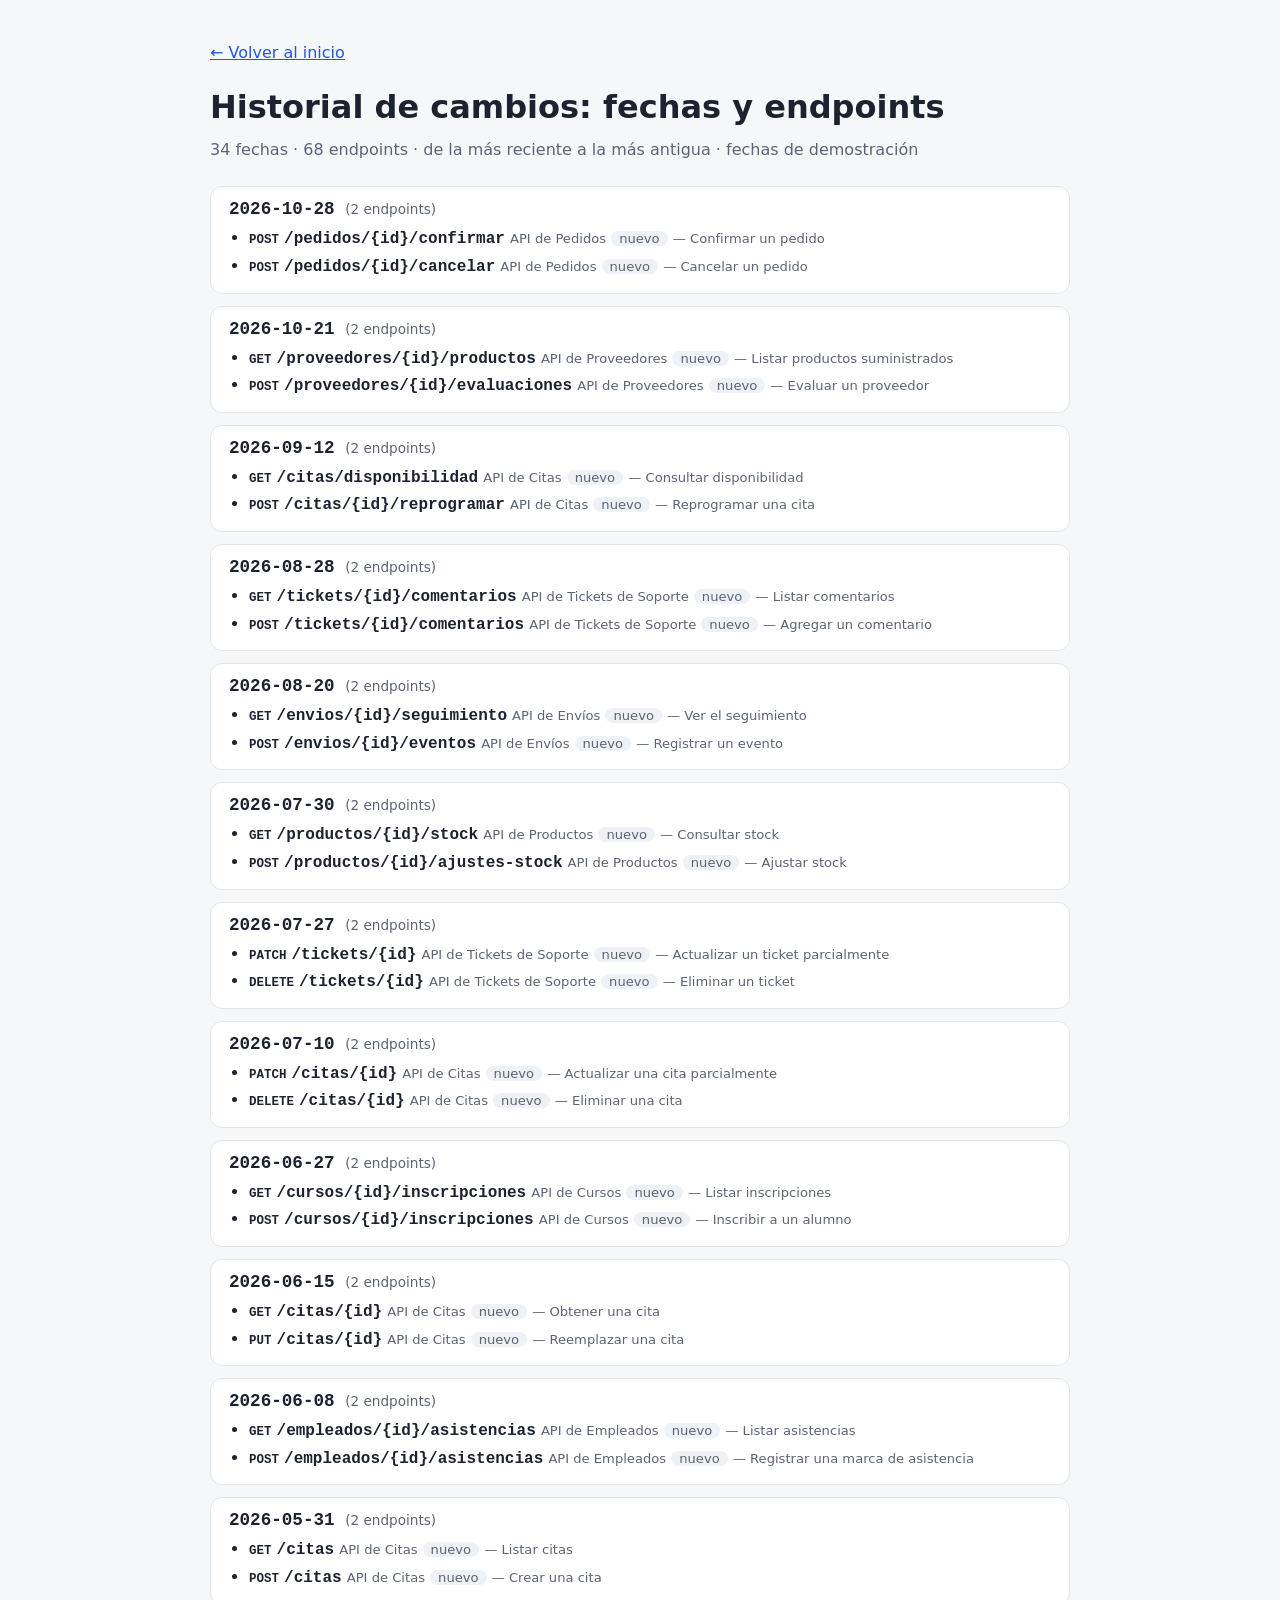
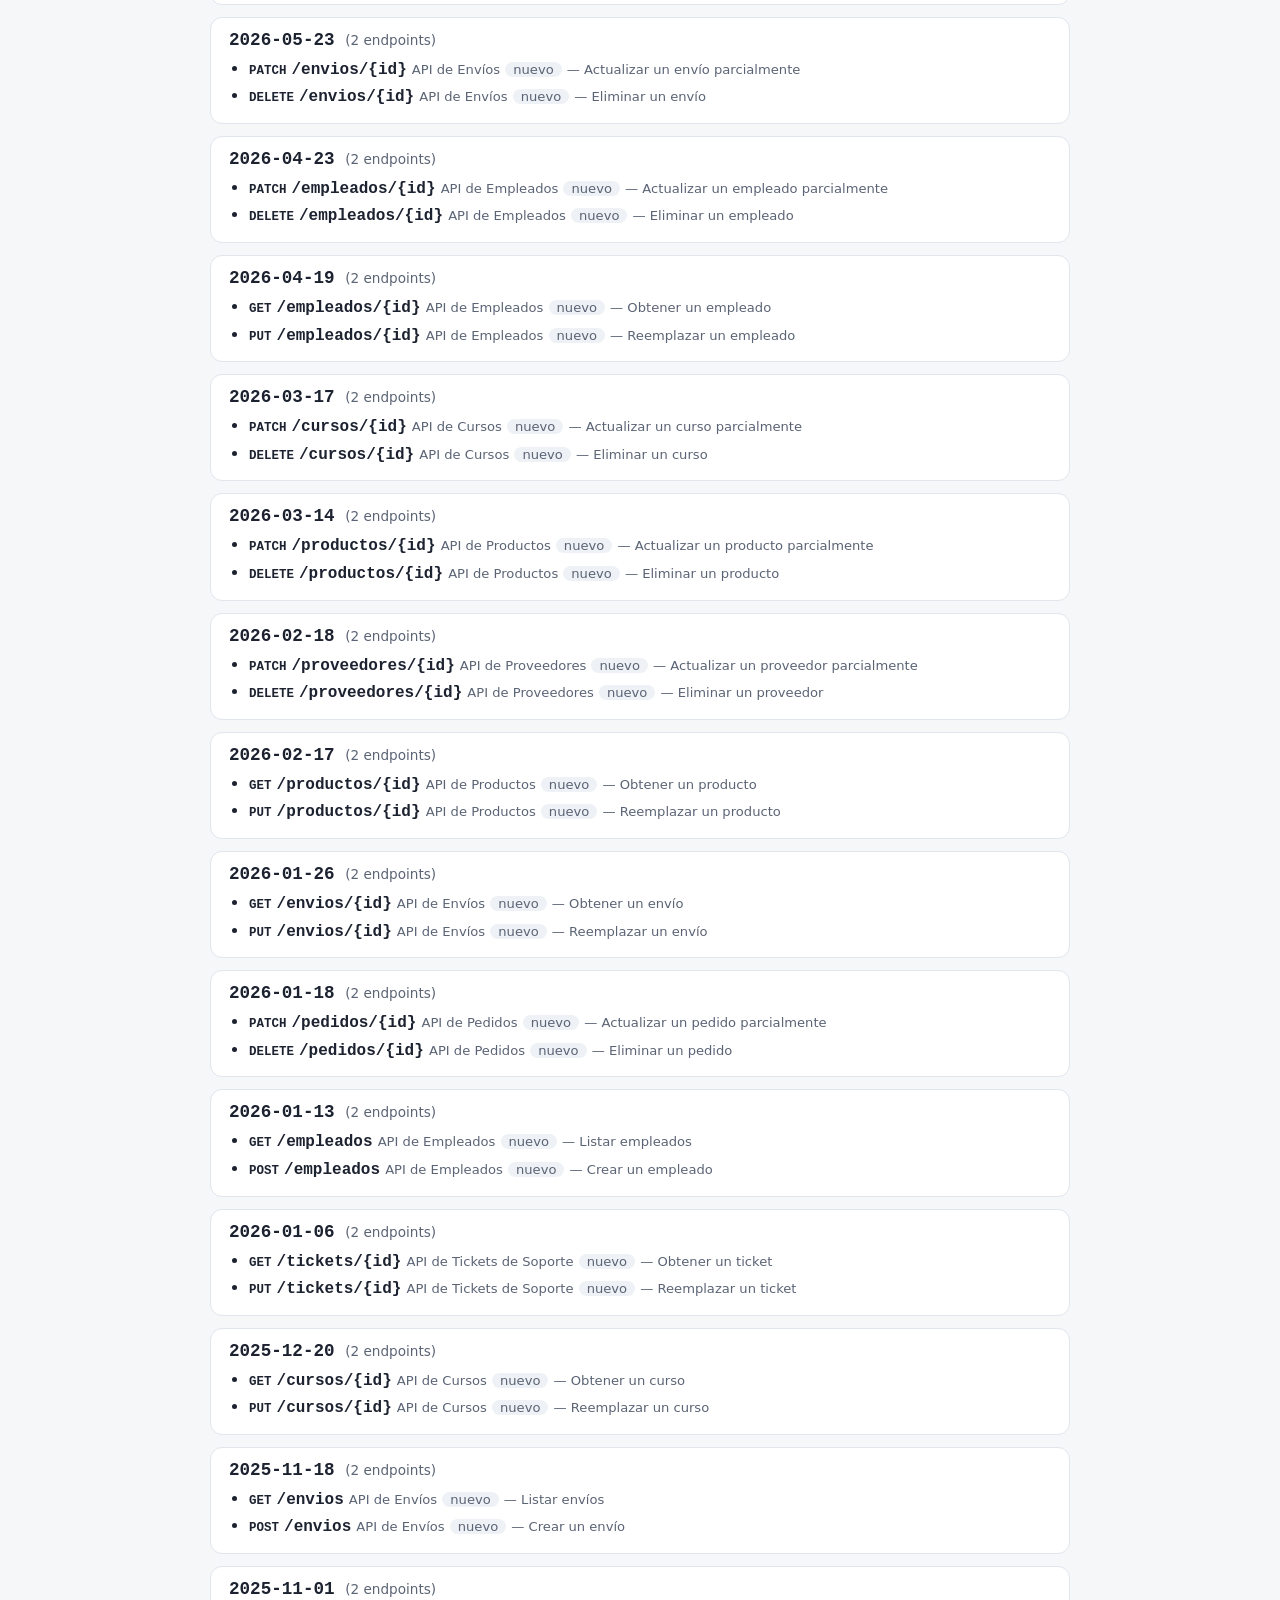
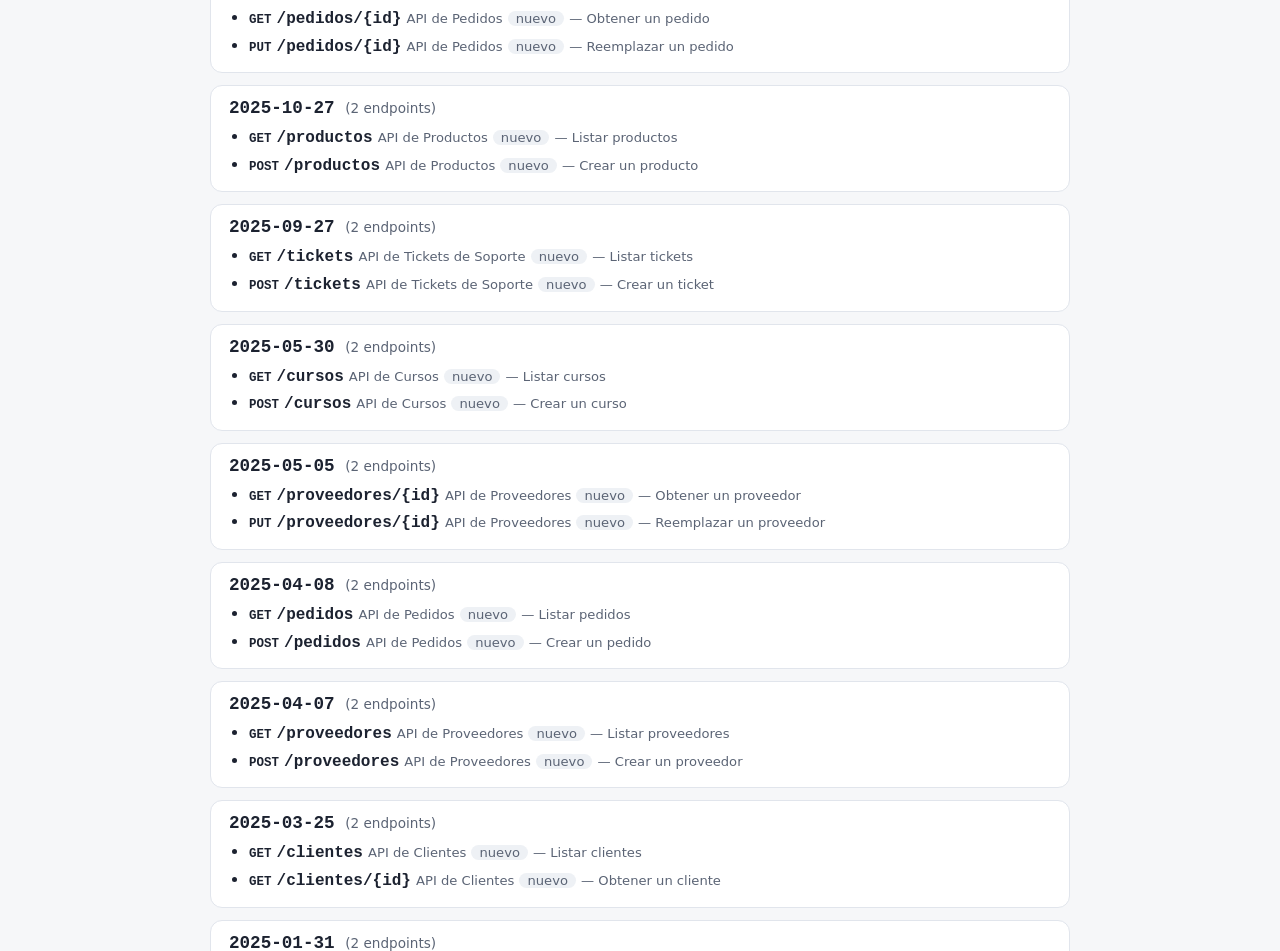
==== commit 74443c62: "Historial con fechas de demostración: 2 endpoints por fecha Co-Authored-By: Claude Opus 5.5 <noreply" ====
--- a/cambios.html
+++ b/cambios.html
@@ -24,81 +24,241 @@
   <main>
     <p><a href="./#inicio">← Volver al inicio</a></p>
     <h1>Historial de cambios: fechas y endpoints</h1>
-    <p class="resumen-total">2 fechas · 68 endpoints · de la más reciente a la más antigua</p>
-    <section class="fecha" id="2026-11-11">
-      <h2><time datetime="2026-11-11">2026-11-11</time> <small>(64 endpoints)</small></h2>
+    <p class="resumen-total">34 fechas · 68 endpoints · de la más reciente a la más antigua · fechas de demostración</p>
+    <section class="fecha" id="2026-10-28">
+      <h2><time datetime="2026-10-28">2026-10-28</time> <small>(2 endpoints)</small></h2>
+      <ul>
+        <li><span class="metodo">POST</span> <code class="endpoint">/pedidos/{id}/confirmar</code> <span class="api">API de Pedidos</span> <span class="estado">nuevo</span> <span class="resumen">— Confirmar un pedido</span></li>
+        <li><span class="metodo">POST</span> <code class="endpoint">/pedidos/{id}/cancelar</code> <span class="api">API de Pedidos</span> <span class="estado">nuevo</span> <span class="resumen">— Cancelar un pedido</span></li>
+      </ul>
+    </section>
+    <section class="fecha" id="2026-10-21">
+      <h2><time datetime="2026-10-21">2026-10-21</time> <small>(2 endpoints)</small></h2>
+      <ul>
+        <li><span class="metodo">GET</span> <code class="endpoint">/proveedores/{id}/productos</code> <span class="api">API de Proveedores</span> <span class="estado">nuevo</span> <span class="resumen">— Listar productos suministrados</span></li>
+        <li><span class="metodo">POST</span> <code class="endpoint">/proveedores/{id}/evaluaciones</code> <span class="api">API de Proveedores</span> <span class="estado">nuevo</span> <span class="resumen">— Evaluar un proveedor</span></li>
+      </ul>
+    </section>
+    <section class="fecha" id="2026-09-12">
+      <h2><time datetime="2026-09-12">2026-09-12</time> <small>(2 endpoints)</small></h2>
+      <ul>
+        <li><span class="metodo">GET</span> <code class="endpoint">/citas/disponibilidad</code> <span class="api">API de Citas</span> <span class="estado">nuevo</span> <span class="resumen">— Consultar disponibilidad</span></li>
+        <li><span class="metodo">POST</span> <code class="endpoint">/citas/{id}/reprogramar</code> <span class="api">API de Citas</span> <span class="estado">nuevo</span> <span class="resumen">— Reprogramar una cita</span></li>
+      </ul>
+    </section>
+    <section class="fecha" id="2026-08-28">
+      <h2><time datetime="2026-08-28">2026-08-28</time> <small>(2 endpoints)</small></h2>
+      <ul>
+        <li><span class="metodo">GET</span> <code class="endpoint">/tickets/{id}/comentarios</code> <span class="api">API de Tickets de Soporte</span> <span class="estado">nuevo</span> <span class="resumen">— Listar comentarios</span></li>
+        <li><span class="metodo">POST</span> <code class="endpoint">/tickets/{id}/comentarios</code> <span class="api">API de Tickets de Soporte</span> <span class="estado">nuevo</span> <span class="resumen">— Agregar un comentario</span></li>
+      </ul>
+    </section>
+    <section class="fecha" id="2026-08-20">
+      <h2><time datetime="2026-08-20">2026-08-20</time> <small>(2 endpoints)</small></h2>
+      <ul>
+        <li><span class="metodo">GET</span> <code class="endpoint">/envios/{id}/seguimiento</code> <span class="api">API de Envíos</span> <span class="estado">nuevo</span> <span class="resumen">— Ver el seguimiento</span></li>
+        <li><span class="metodo">POST</span> <code class="endpoint">/envios/{id}/eventos</code> <span class="api">API de Envíos</span> <span class="estado">nuevo</span> <span class="resumen">— Registrar un evento</span></li>
+      </ul>
+    </section>
+    <section class="fecha" id="2026-07-30">
+      <h2><time datetime="2026-07-30">2026-07-30</time> <small>(2 endpoints)</small></h2>
+      <ul>
+        <li><span class="metodo">GET</span> <code class="endpoint">/productos/{id}/stock</code> <span class="api">API de Productos</span> <span class="estado">nuevo</span> <span class="resumen">— Consultar stock</span></li>
+        <li><span class="metodo">POST</span> <code class="endpoint">/productos/{id}/ajustes-stock</code> <span class="api">API de Productos</span> <span class="estado">nuevo</span> <span class="resumen">— Ajustar stock</span></li>
+      </ul>
+    </section>
+    <section class="fecha" id="2026-07-27">
+      <h2><time datetime="2026-07-27">2026-07-27</time> <small>(2 endpoints)</small></h2>
+      <ul>
+        <li><span class="metodo">PATCH</span> <code class="endpoint">/tickets/{id}</code> <span class="api">API de Tickets de Soporte</span> <span class="estado">nuevo</span> <span class="resumen">— Actualizar un ticket parcialmente</span></li>
+        <li><span class="metodo">DELETE</span> <code class="endpoint">/tickets/{id}</code> <span class="api">API de Tickets de Soporte</span> <span class="estado">nuevo</span> <span class="resumen">— Eliminar un ticket</span></li>
+      </ul>
+    </section>
+    <section class="fecha" id="2026-07-10">
+      <h2><time datetime="2026-07-10">2026-07-10</time> <small>(2 endpoints)</small></h2>
+      <ul>
+        <li><span class="metodo">PATCH</span> <code class="endpoint">/citas/{id}</code> <span class="api">API de Citas</span> <span class="estado">nuevo</span> <span class="resumen">— Actualizar una cita parcialmente</span></li>
+        <li><span class="metodo">DELETE</span> <code class="endpoint">/citas/{id}</code> <span class="api">API de Citas</span> <span class="estado">nuevo</span> <span class="resumen">— Eliminar una cita</span></li>
+      </ul>
+    </section>
+    <section class="fecha" id="2026-06-27">
+      <h2><time datetime="2026-06-27">2026-06-27</time> <small>(2 endpoints)</small></h2>
+      <ul>
+        <li><span class="metodo">GET</span> <code class="endpoint">/cursos/{id}/inscripciones</code> <span class="api">API de Cursos</span> <span class="estado">nuevo</span> <span class="resumen">— Listar inscripciones</span></li>
+        <li><span class="metodo">POST</span> <code class="endpoint">/cursos/{id}/inscripciones</code> <span class="api">API de Cursos</span> <span class="estado">nuevo</span> <span class="resumen">— Inscribir a un alumno</span></li>
+      </ul>
+    </section>
+    <section class="fecha" id="2026-06-15">
+      <h2><time datetime="2026-06-15">2026-06-15</time> <small>(2 endpoints)</small></h2>
+      <ul>
+        <li><span class="metodo">GET</span> <code class="endpoint">/citas/{id}</code> <span class="api">API de Citas</span> <span class="estado">nuevo</span> <span class="resumen">— Obtener una cita</span></li>
+        <li><span class="metodo">PUT</span> <code class="endpoint">/citas/{id}</code> <span class="api">API de Citas</span> <span class="estado">nuevo</span> <span class="resumen">— Reemplazar una cita</span></li>
+      </ul>
+    </section>
+    <section class="fecha" id="2026-06-08">
+      <h2><time datetime="2026-06-08">2026-06-08</time> <small>(2 endpoints)</small></h2>
+      <ul>
+        <li><span class="metodo">GET</span> <code class="endpoint">/empleados/{id}/asistencias</code> <span class="api">API de Empleados</span> <span class="estado">nuevo</span> <span class="resumen">— Listar asistencias</span></li>
+        <li><span class="metodo">POST</span> <code class="endpoint">/empleados/{id}/asistencias</code> <span class="api">API de Empleados</span> <span class="estado">nuevo</span> <span class="resumen">— Registrar una marca de asistencia</span></li>
+      </ul>
+    </section>
+    <section class="fecha" id="2026-05-31">
+      <h2><time datetime="2026-05-31">2026-05-31</time> <small>(2 endpoints)</small></h2>
       <ul>
         <li><span class="metodo">GET</span> <code class="endpoint">/citas</code> <span class="api">API de Citas</span> <span class="estado">nuevo</span> <span class="resumen">— Listar citas</span></li>
         <li><span class="metodo">POST</span> <code class="endpoint">/citas</code> <span class="api">API de Citas</span> <span class="estado">nuevo</span> <span class="resumen">— Crear una cita</span></li>
-        <li><span class="metodo">GET</span> <code class="endpoint">/citas/{id}</code> <span class="api">API de Citas</span> <span class="estado">nuevo</span> <span class="resumen">— Obtener una cita</span></li>
-        <li><span class="metodo">PUT</span> <code class="endpoint">/citas/{id}</code> <span class="api">API de Citas</span> <span class="estado">nuevo</span> <span class="resumen">— Reemplazar una cita</span></li>
-        <li><span class="metodo">PATCH</span> <code class="endpoint">/citas/{id}</code> <span class="api">API de Citas</span> <span class="estado">nuevo</span> <span class="resumen">— Actualizar una cita parcialmente</span></li>
-        <li><span class="metodo">DELETE</span> <code class="endpoint">/citas/{id}</code> <span class="api">API de Citas</span> <span class="estado">nuevo</span> <span class="resumen">— Eliminar una cita</span></li>
-        <li><span class="metodo">GET</span> <code class="endpoint">/citas/disponibilidad</code> <span class="api">API de Citas</span> <span class="estado">nuevo</span> <span class="resumen">— Consultar disponibilidad</span></li>
-        <li><span class="metodo">POST</span> <code class="endpoint">/citas/{id}/reprogramar</code> <span class="api">API de Citas</span> <span class="estado">nuevo</span> <span class="resumen">— Reprogramar una cita</span></li>
+      </ul>
+    </section>
+    <section class="fecha" id="2026-05-23">
+      <h2><time datetime="2026-05-23">2026-05-23</time> <small>(2 endpoints)</small></h2>
+      <ul>
+        <li><span class="metodo">PATCH</span> <code class="endpoint">/envios/{id}</code> <span class="api">API de Envíos</span> <span class="estado">nuevo</span> <span class="resumen">— Actualizar un envío parcialmente</span></li>
+        <li><span class="metodo">DELETE</span> <code class="endpoint">/envios/{id}</code> <span class="api">API de Envíos</span> <span class="estado">nuevo</span> <span class="resumen">— Eliminar un envío</span></li>
+      </ul>
+    </section>
+    <section class="fecha" id="2026-04-23">
+      <h2><time datetime="2026-04-23">2026-04-23</time> <small>(2 endpoints)</small></h2>
+      <ul>
+        <li><span class="metodo">PATCH</span> <code class="endpoint">/empleados/{id}</code> <span class="api">API de Empleados</span> <span class="estado">nuevo</span> <span class="resumen">— Actualizar un empleado parcialmente</span></li>
+        <li><span class="metodo">DELETE</span> <code class="endpoint">/empleados/{id}</code> <span class="api">API de Empleados</span> <span class="estado">nuevo</span> <span class="resumen">— Eliminar un empleado</span></li>
+      </ul>
+    </section>
+    <section class="fecha" id="2026-04-19">
+      <h2><time datetime="2026-04-19">2026-04-19</time> <small>(2 endpoints)</small></h2>
+      <ul>
+        <li><span class="metodo">GET</span> <code class="endpoint">/empleados/{id}</code> <span class="api">API de Empleados</span> <span class="estado">nuevo</span> <span class="resumen">— Obtener un empleado</span></li>
+        <li><span class="metodo">PUT</span> <code class="endpoint">/empleados/{id}</code> <span class="api">API de Empleados</span> <span class="estado">nuevo</span> <span class="resumen">— Reemplazar un empleado</span></li>
+      </ul>
+    </section>
+    <section class="fecha" id="2026-03-17">
+      <h2><time datetime="2026-03-17">2026-03-17</time> <small>(2 endpoints)</small></h2>
+      <ul>
+        <li><span class="metodo">PATCH</span> <code class="endpoint">/cursos/{id}</code> <span class="api">API de Cursos</span> <span class="estado">nuevo</span> <span class="resumen">— Actualizar un curso parcialmente</span></li>
+        <li><span class="metodo">DELETE</span> <code class="endpoint">/cursos/{id}</code> <span class="api">API de Cursos</span> <span class="estado">nuevo</span> <span class="resumen">— Eliminar un curso</span></li>
+      </ul>
+    </section>
+    <section class="fecha" id="2026-03-14">
+      <h2><time datetime="2026-03-14">2026-03-14</time> <small>(2 endpoints)</small></h2>
+      <ul>
+        <li><span class="metodo">PATCH</span> <code class="endpoint">/productos/{id}</code> <span class="api">API de Productos</span> <span class="estado">nuevo</span> <span class="resumen">— Actualizar un producto parcialmente</span></li>
+        <li><span class="metodo">DELETE</span> <code class="endpoint">/productos/{id}</code> <span class="api">API de Productos</span> <span class="estado">nuevo</span> <span class="resumen">— Eliminar un producto</span></li>
+      </ul>
+    </section>
+    <section class="fecha" id="2026-02-18">
+      <h2><time datetime="2026-02-18">2026-02-18</time> <small>(2 endpoints)</small></h2>
+      <ul>
+        <li><span class="metodo">PATCH</span> <code class="endpoint">/proveedores/{id}</code> <span class="api">API de Proveedores</span> <span class="estado">nuevo</span> <span class="resumen">— Actualizar un proveedor parcialmente</span></li>
+        <li><span class="metodo">DELETE</span> <code class="endpoint">/proveedores/{id}</code> <span class="api">API de Proveedores</span> <span class="estado">nuevo</span> <span class="resumen">— Eliminar un proveedor</span></li>
+      </ul>
+    </section>
+    <section class="fecha" id="2026-02-17">
+      <h2><time datetime="2026-02-17">2026-02-17</time> <small>(2 endpoints)</small></h2>
+      <ul>
+        <li><span class="metodo">GET</span> <code class="endpoint">/productos/{id}</code> <span class="api">API de Productos</span> <span class="estado">nuevo</span> <span class="resumen">— Obtener un producto</span></li>
+        <li><span class="metodo">PUT</span> <code class="endpoint">/productos/{id}</code> <span class="api">API de Productos</span> <span class="estado">nuevo</span> <span class="resumen">— Reemplazar un producto</span></li>
+      </ul>
+    </section>
+    <section class="fecha" id="2026-01-26">
+      <h2><time datetime="2026-01-26">2026-01-26</time> <small>(2 endpoints)</small></h2>
+      <ul>
+        <li><span class="metodo">GET</span> <code class="endpoint">/envios/{id}</code> <span class="api">API de Envíos</span> <span class="estado">nuevo</span> <span class="resumen">— Obtener un envío</span></li>
+        <li><span class="metodo">PUT</span> <code class="endpoint">/envios/{id}</code> <span class="api">API de Envíos</span> <span class="estado">nuevo</span> <span class="resumen">— Reemplazar un envío</span></li>
+      </ul>
+    </section>
+    <section class="fecha" id="2026-01-18">
+      <h2><time datetime="2026-01-18">2026-01-18</time> <small>(2 endpoints)</small></h2>
+      <ul>
+        <li><span class="metodo">PATCH</span> <code class="endpoint">/pedidos/{id}</code> <span class="api">API de Pedidos</span> <span class="estado">nuevo</span> <span class="resumen">— Actualizar un pedido parcialmente</span></li>
+        <li><span class="metodo">DELETE</span> <code class="endpoint">/pedidos/{id}</code> <span class="api">API de Pedidos</span> <span class="estado">nuevo</span> <span class="resumen">— Eliminar un pedido</span></li>
+      </ul>
+    </section>
+    <section class="fecha" id="2026-01-13">
+      <h2><time datetime="2026-01-13">2026-01-13</time> <small>(2 endpoints)</small></h2>
+      <ul>
+        <li><span class="metodo">GET</span> <code class="endpoint">/empleados</code> <span class="api">API de Empleados</span> <span class="estado">nuevo</span> <span class="resumen">— Listar empleados</span></li>
+        <li><span class="metodo">POST</span> <code class="endpoint">/empleados</code> <span class="api">API de Empleados</span> <span class="estado">nuevo</span> <span class="resumen">— Crear un empleado</span></li>
+      </ul>
+    </section>
+    <section class="fecha" id="2026-01-06">
+      <h2><time datetime="2026-01-06">2026-01-06</time> <small>(2 endpoints)</small></h2>
+      <ul>
+        <li><span class="metodo">GET</span> <code class="endpoint">/tickets/{id}</code> <span class="api">API de Tickets de Soporte</span> <span class="estado">nuevo</span> <span class="resumen">— Obtener un ticket</span></li>
+        <li><span class="metodo">PUT</span> <code class="endpoint">/tickets/{id}</code> <span class="api">API de Tickets de Soporte</span> <span class="estado">nuevo</span> <span class="resumen">— Reemplazar un ticket</span></li>
+      </ul>
+    </section>
+    <section class="fecha" id="2025-12-20">
+      <h2><time datetime="2025-12-20">2025-12-20</time> <small>(2 endpoints)</small></h2>
+      <ul>
+        <li><span class="metodo">GET</span> <code class="endpoint">/cursos/{id}</code> <span class="api">API de Cursos</span> <span class="estado">nuevo</span> <span class="resumen">— Obtener un curso</span></li>
+        <li><span class="metodo">PUT</span> <code class="endpoint">/cursos/{id}</code> <span class="api">API de Cursos</span> <span class="estado">nuevo</span> <span class="resumen">— Reemplazar un curso</span></li>
+      </ul>
+    </section>
+    <section class="fecha" id="2025-11-18">
+      <h2><time datetime="2025-11-18">2025-11-18</time> <small>(2 endpoints)</small></h2>
+      <ul>
+        <li><span class="metodo">GET</span> <code class="endpoint">/envios</code> <span class="api">API de Envíos</span> <span class="estado">nuevo</span> <span class="resumen">— Listar envíos</span></li>
+        <li><span class="metodo">POST</span> <code class="endpoint">/envios</code> <span class="api">API de Envíos</span> <span class="estado">nuevo</span> <span class="resumen">— Crear un envío</span></li>
+      </ul>
+    </section>
+    <section class="fecha" id="2025-11-01">
+      <h2><time datetime="2025-11-01">2025-11-01</time> <small>(2 endpoints)</small></h2>
+      <ul>
+        <li><span class="metodo">GET</span> <code class="endpoint">/pedidos/{id}</code> <span class="api">API de Pedidos</span> <span class="estado">nuevo</span> <span class="resumen">— Obtener un pedido</span></li>
+        <li><span class="metodo">PUT</span> <code class="endpoint">/pedidos/{id}</code> <span class="api">API de Pedidos</span> <span class="estado">nuevo</span> <span class="resumen">— Reemplazar un pedido</span></li>
+      </ul>
+    </section>
+    <section class="fecha" id="2025-10-27">
+      <h2><time datetime="2025-10-27">2025-10-27</time> <small>(2 endpoints)</small></h2>
+      <ul>
+        <li><span class="metodo">GET</span> <code class="endpoint">/productos</code> <span class="api">API de Productos</span> <span class="estado">nuevo</span> <span class="resumen">— Listar productos</span></li>
+        <li><span class="metodo">POST</span> <code class="endpoint">/productos</code> <span class="api">API de Productos</span> <span class="estado">nuevo</span> <span class="resumen">— Crear un producto</span></li>
+      </ul>
+    </section>
+    <section class="fecha" id="2025-09-27">
+      <h2><time datetime="2025-09-27">2025-09-27</time> <small>(2 endpoints)</small></h2>
+      <ul>
+        <li><span class="metodo">GET</span> <code class="endpoint">/tickets</code> <span class="api">API de Tickets de Soporte</span> <span class="estado">nuevo</span> <span class="resumen">— Listar tickets</span></li>
+        <li><span class="metodo">POST</span> <code class="endpoint">/tickets</code> <span class="api">API de Tickets de Soporte</span> <span class="estado">nuevo</span> <span class="resumen">— Crear un ticket</span></li>
+      </ul>
+    </section>
+    <section class="fecha" id="2025-05-30">
+      <h2><time datetime="2025-05-30">2025-05-30</time> <small>(2 endpoints)</small></h2>
+      <ul>
         <li><span class="metodo">GET</span> <code class="endpoint">/cursos</code> <span class="api">API de Cursos</span> <span class="estado">nuevo</span> <span class="resumen">— Listar cursos</span></li>
         <li><span class="metodo">POST</span> <code class="endpoint">/cursos</code> <span class="api">API de Cursos</span> <span class="estado">nuevo</span> <span class="resumen">— Crear un curso</span></li>
-        <li><span class="metodo">GET</span> <code class="endpoint">/cursos/{id}</code> <span class="api">API de Cursos</span> <span class="estado">nuevo</span> <span class="resumen">— Obtener un curso</span></li>
-        <li><span class="metodo">PUT</span> <code class="endpoint">/cursos/{id}</code> <span class="api">API de Cursos</span> <span class="estado">nuevo</span> <span class="resumen">— Reemplazar un curso</span></li>
-        <li><span class="metodo">PATCH</span> <code class="endpoint">/cursos/{id}</code> <span class="api">API de Cursos</span> <span class="estado">nuevo</span> <span class="resumen">— Actualizar un curso parcialmente</span></li>
-        <li><span class="metodo">DELETE</span> <code class="endpoint">/cursos/{id}</code> <span class="api">API de Cursos</span> <span class="estado">nuevo</span> <span class="resumen">— Eliminar un curso</span></li>
-        <li><span class="metodo">GET</span> <code class="endpoint">/cursos/{id}/inscripciones</code> <span class="api">API de Cursos</span> <span class="estado">nuevo</span> <span class="resumen">— Listar inscripciones</span></li>
-        <li><span class="metodo">POST</span> <code class="endpoint">/cursos/{id}/inscripciones</code> <span class="api">API de Cursos</span> <span class="estado">nuevo</span> <span class="resumen">— Inscribir a un alumno</span></li>
-        <li><span class="metodo">GET</span> <code class="endpoint">/empleados</code> <span class="api">API de Empleados</span> <span class="estado">nuevo</span> <span class="resumen">— Listar empleados</span></li>
-        <li><span class="metodo">POST</span> <code class="endpoint">/empleados</code> <span class="api">API de Empleados</span> <span class="estado">nuevo</span> <span class="resumen">— Crear un empleado</span></li>
-        <li><span class="metodo">GET</span> <code class="endpoint">/empleados/{id}</code> <span class="api">API de Empleados</span> <span class="estado">nuevo</span> <span class="resumen">— Obtener un empleado</span></li>
-        <li><span class="metodo">PUT</span> <code class="endpoint">/empleados/{id}</code> <span class="api">API de Empleados</span> <span class="estado">nuevo</span> <span class="resumen">— Reemplazar un empleado</span></li>
-        <li><span class="metodo">PATCH</span> <code class="endpoint">/empleados/{id}</code> <span class="api">API de Empleados</span> <span class="estado">nuevo</span> <span class="resumen">— Actualizar un empleado parcialmente</span></li>
-        <li><span class="metodo">DELETE</span> <code class="endpoint">/empleados/{id}</code> <span class="api">API de Empleados</span> <span class="estado">nuevo</span> <span class="resumen">— Eliminar un empleado</span></li>
-        <li><span class="metodo">GET</span> <code class="endpoint">/empleados/{id}/asistencias</code> <span class="api">API de Empleados</span> <span class="estado">nuevo</span> <span class="resumen">— Listar asistencias</span></li>
-        <li><span class="metodo">POST</span> <code class="endpoint">/empleados/{id}/asistencias</code> <span class="api">API de Empleados</span> <span class="estado">nuevo</span> <span class="resumen">— Registrar una marca de asistencia</span></li>
-        <li><span class="metodo">GET</span> <code class="endpoint">/envios</code> <span class="api">API de Envíos</span> <span class="estado">nuevo</span> <span class="resumen">— Listar envíos</span></li>
-        <li><span class="metodo">POST</span> <code class="endpoint">/envios</code> <span class="api">API de Envíos</span> <span class="estado">nuevo</span> <span class="resumen">— Crear un envío</span></li>
-        <li><span class="metodo">GET</span> <code class="endpoint">/envios/{id}</code> <span class="api">API de Envíos</span> <span class="estado">nuevo</span> <span class="resumen">— Obtener un envío</span></li>
-        <li><span class="metodo">PUT</span> <code class="endpoint">/envios/{id}</code> <span class="api">API de Envíos</span> <span class="estado">nuevo</span> <span class="resumen">— Reemplazar un envío</span></li>
-        <li><span class="metodo">PATCH</span> <code class="endpoint">/envios/{id}</code> <span class="api">API de Envíos</span> <span class="estado">nuevo</span> <span class="resumen">— Actualizar un envío parcialmente</span></li>
-        <li><span class="metodo">DELETE</span> <code class="endpoint">/envios/{id}</code> <span class="api">API de Envíos</span> <span class="estado">nuevo</span> <span class="resumen">— Eliminar un envío</span></li>
-        <li><span class="metodo">GET</span> <code class="endpoint">/envios/{id}/seguimiento</code> <span class="api">API de Envíos</span> <span class="estado">nuevo</span> <span class="resumen">— Ver el seguimiento</span></li>
-        <li><span class="metodo">POST</span> <code class="endpoint">/envios/{id}/eventos</code> <span class="api">API de Envíos</span> <span class="estado">nuevo</span> <span class="resumen">— Registrar un evento</span></li>
+      </ul>
+    </section>
+    <section class="fecha" id="2025-05-05">
+      <h2><time datetime="2025-05-05">2025-05-05</time> <small>(2 endpoints)</small></h2>
+      <ul>
+        <li><span class="metodo">GET</span> <code class="endpoint">/proveedores/{id}</code> <span class="api">API de Proveedores</span> <span class="estado">nuevo</span> <span class="resumen">— Obtener un proveedor</span></li>
+        <li><span class="metodo">PUT</span> <code class="endpoint">/proveedores/{id}</code> <span class="api">API de Proveedores</span> <span class="estado">nuevo</span> <span class="resumen">— Reemplazar un proveedor</span></li>
+      </ul>
+    </section>
+    <section class="fecha" id="2025-04-08">
+      <h2><time datetime="2025-04-08">2025-04-08</time> <small>(2 endpoints)</small></h2>
+      <ul>
         <li><span class="metodo">GET</span> <code class="endpoint">/pedidos</code> <span class="api">API de Pedidos</span> <span class="estado">nuevo</span> <span class="resumen">— Listar pedidos</span></li>
         <li><span class="metodo">POST</span> <code class="endpoint">/pedidos</code> <span class="api">API de Pedidos</span> <span class="estado">nuevo</span> <span class="resumen">— Crear un pedido</span></li>
-        <li><span class="metodo">GET</span> <code class="endpoint">/pedidos/{id}</code> <span class="api">API de Pedidos</span> <span class="estado">nuevo</span> <span class="resumen">— Obtener un pedido</span></li>
-        <li><span class="metodo">PUT</span> <code class="endpoint">/pedidos/{id}</code> <span class="api">API de Pedidos</span> <span class="estado">nuevo</span> <span class="resumen">— Reemplazar un pedido</span></li>
-        <li><span class="metodo">PATCH</span> <code class="endpoint">/pedidos/{id}</code> <span class="api">API de Pedidos</span> <span class="estado">nuevo</span> <span class="resumen">— Actualizar un pedido parcialmente</span></li>
-        <li><span class="metodo">DELETE</span> <code class="endpoint">/pedidos/{id}</code> <span class="api">API de Pedidos</span> <span class="estado">nuevo</span> <span class="resumen">— Eliminar un pedido</span></li>
-        <li><span class="metodo">POST</span> <code class="endpoint">/pedidos/{id}/confirmar</code> <span class="api">API de Pedidos</span> <span class="estado">nuevo</span> <span class="resumen">— Confirmar un pedido</span></li>
-        <li><span class="metodo">POST</span> <code class="endpoint">/pedidos/{id}/cancelar</code> <span class="api">API de Pedidos</span> <span class="estado">nuevo</span> <span class="resumen">— Cancelar un pedido</span></li>
-        <li><span class="metodo">GET</span> <code class="endpoint">/productos</code> <span class="api">API de Productos</span> <span class="estado">nuevo</span> <span class="resumen">— Listar productos</span></li>
-        <li><span class="metodo">POST</span> <code class="endpoint">/productos</code> <span class="api">API de Productos</span> <span class="estado">nuevo</span> <span class="resumen">— Crear un producto</span></li>
-        <li><span class="metodo">GET</span> <code class="endpoint">/productos/{id}</code> <span class="api">API de Productos</span> <span class="estado">nuevo</span> <span class="resumen">— Obtener un producto</span></li>
-        <li><span class="metodo">PUT</span> <code class="endpoint">/productos/{id}</code> <span class="api">API de Productos</span> <span class="estado">nuevo</span> <span class="resumen">— Reemplazar un producto</span></li>
-        <li><span class="metodo">PATCH</span> <code class="endpoint">/productos/{id}</code> <span class="api">API de Productos</span> <span class="estado">nuevo</span> <span class="resumen">— Actualizar un producto parcialmente</span></li>
-        <li><span class="metodo">DELETE</span> <code class="endpoint">/productos/{id}</code> <span class="api">API de Productos</span> <span class="estado">nuevo</span> <span class="resumen">— Eliminar un producto</span></li>
-        <li><span class="metodo">GET</span> <code class="endpoint">/productos/{id}/stock</code> <span class="api">API de Productos</span> <span class="estado">nuevo</span> <span class="resumen">— Consultar stock</span></li>
-        <li><span class="metodo">POST</span> <code class="endpoint">/productos/{id}/ajustes-stock</code> <span class="api">API de Productos</span> <span class="estado">nuevo</span> <span class="resumen">— Ajustar stock</span></li>
+      </ul>
+    </section>
+    <section class="fecha" id="2025-04-07">
+      <h2><time datetime="2025-04-07">2025-04-07</time> <small>(2 endpoints)</small></h2>
+      <ul>
         <li><span class="metodo">GET</span> <code class="endpoint">/proveedores</code> <span class="api">API de Proveedores</span> <span class="estado">nuevo</span> <span class="resumen">— Listar proveedores</span></li>
         <li><span class="metodo">POST</span> <code class="endpoint">/proveedores</code> <span class="api">API de Proveedores</span> <span class="estado">nuevo</span> <span class="resumen">— Crear un proveedor</span></li>
-        <li><span class="metodo">GET</span> <code class="endpoint">/proveedores/{id}</code> <span class="api">API de Proveedores</span> <span class="estado">nuevo</span> <span class="resumen">— Obtener un proveedor</span></li>
-        <li><span class="metodo">PUT</span> <code class="endpoint">/proveedores/{id}</code> <span class="api">API de Proveedores</span> <span class="estado">nuevo</span> <span class="resumen">— Reemplazar un proveedor</span></li>
-        <li><span class="metodo">PATCH</span> <code class="endpoint">/proveedores/{id}</code> <span class="api">API de Proveedores</span> <span class="estado">nuevo</span> <span class="resumen">— Actualizar un proveedor parcialmente</span></li>
-        <li><span class="metodo">DELETE</span> <code class="endpoint">/proveedores/{id}</code> <span class="api">API de Proveedores</span> <span class="estado">nuevo</span> <span class="resumen">— Eliminar un proveedor</span></li>
-        <li><span class="metodo">GET</span> <code class="endpoint">/proveedores/{id}/productos</code> <span class="api">API de Proveedores</span> <span class="estado">nuevo</span> <span class="resumen">— Listar productos suministrados</span></li>
-        <li><span class="metodo">POST</span> <code class="endpoint">/proveedores/{id}/evaluaciones</code> <span class="api">API de Proveedores</span> <span class="estado">nuevo</span> <span class="resumen">— Evaluar un proveedor</span></li>
-        <li><span class="metodo">GET</span> <code class="endpoint">/tickets</code> <span class="api">API de Tickets de Soporte</span> <span class="estado">nuevo</span> <span class="resumen">— Listar tickets</span></li>
-        <li><span class="metodo">POST</span> <code class="endpoint">/tickets</code> <span class="api">API de Tickets de Soporte</span> <span class="estado">nuevo</span> <span class="resumen">— Crear un ticket</span></li>
-        <li><span class="metodo">GET</span> <code class="endpoint">/tickets/{id}</code> <span class="api">API de Tickets de Soporte</span> <span class="estado">nuevo</span> <span class="resumen">— Obtener un ticket</span></li>
-        <li><span class="metodo">PUT</span> <code class="endpoint">/tickets/{id}</code> <span class="api">API de Tickets de Soporte</span> <span class="estado">nuevo</span> <span class="resumen">— Reemplazar un ticket</span></li>
-        <li><span class="metodo">PATCH</span> <code class="endpoint">/tickets/{id}</code> <span class="api">API de Tickets de Soporte</span> <span class="estado">nuevo</span> <span class="resumen">— Actualizar un ticket parcialmente</span></li>
-        <li><span class="metodo">DELETE</span> <code class="endpoint">/tickets/{id}</code> <span class="api">API de Tickets de Soporte</span> <span class="estado">nuevo</span> <span class="resumen">— Eliminar un ticket</span></li>
-        <li><span class="metodo">GET</span> <code class="endpoint">/tickets/{id}/comentarios</code> <span class="api">API de Tickets de Soporte</span> <span class="estado">nuevo</span> <span class="resumen">— Listar comentarios</span></li>
-        <li><span class="metodo">POST</span> <code class="endpoint">/tickets/{id}/comentarios</code> <span class="api">API de Tickets de Soporte</span> <span class="estado">nuevo</span> <span class="resumen">— Agregar un comentario</span></li>
-      </ul>
-    </section>
-    <section class="fecha" id="2026-11-09">
-      <h2><time datetime="2026-11-09">2026-11-09</time> <small>(4 endpoints)</small></h2>
+      </ul>
+    </section>
+    <section class="fecha" id="2025-03-25">
+      <h2><time datetime="2025-03-25">2025-03-25</time> <small>(2 endpoints)</small></h2>
       <ul>
         <li><span class="metodo">GET</span> <code class="endpoint">/clientes</code> <span class="api">API de Clientes</span> <span class="estado">nuevo</span> <span class="resumen">— Listar clientes</span></li>
         <li><span class="metodo">GET</span> <code class="endpoint">/clientes/{id}</code> <span class="api">API de Clientes</span> <span class="estado">nuevo</span> <span class="resumen">— Obtener un cliente</span></li>
+      </ul>
+    </section>
+    <section class="fecha" id="2025-01-31">
+      <h2><time datetime="2025-01-31">2025-01-31</time> <small>(2 endpoints)</small></h2>
+      <ul>
         <li><span class="metodo">GET</span> <code class="endpoint">/facturas</code> <span class="api">API de Facturas</span> <span class="estado">nuevo</span> <span class="resumen">— Listar facturas</span></li>
         <li><span class="metodo">POST</span> <code class="endpoint">/facturas</code> <span class="api">API de Facturas</span> <span class="estado">nuevo</span> <span class="resumen">— Crear una factura</span></li>
       </ul>
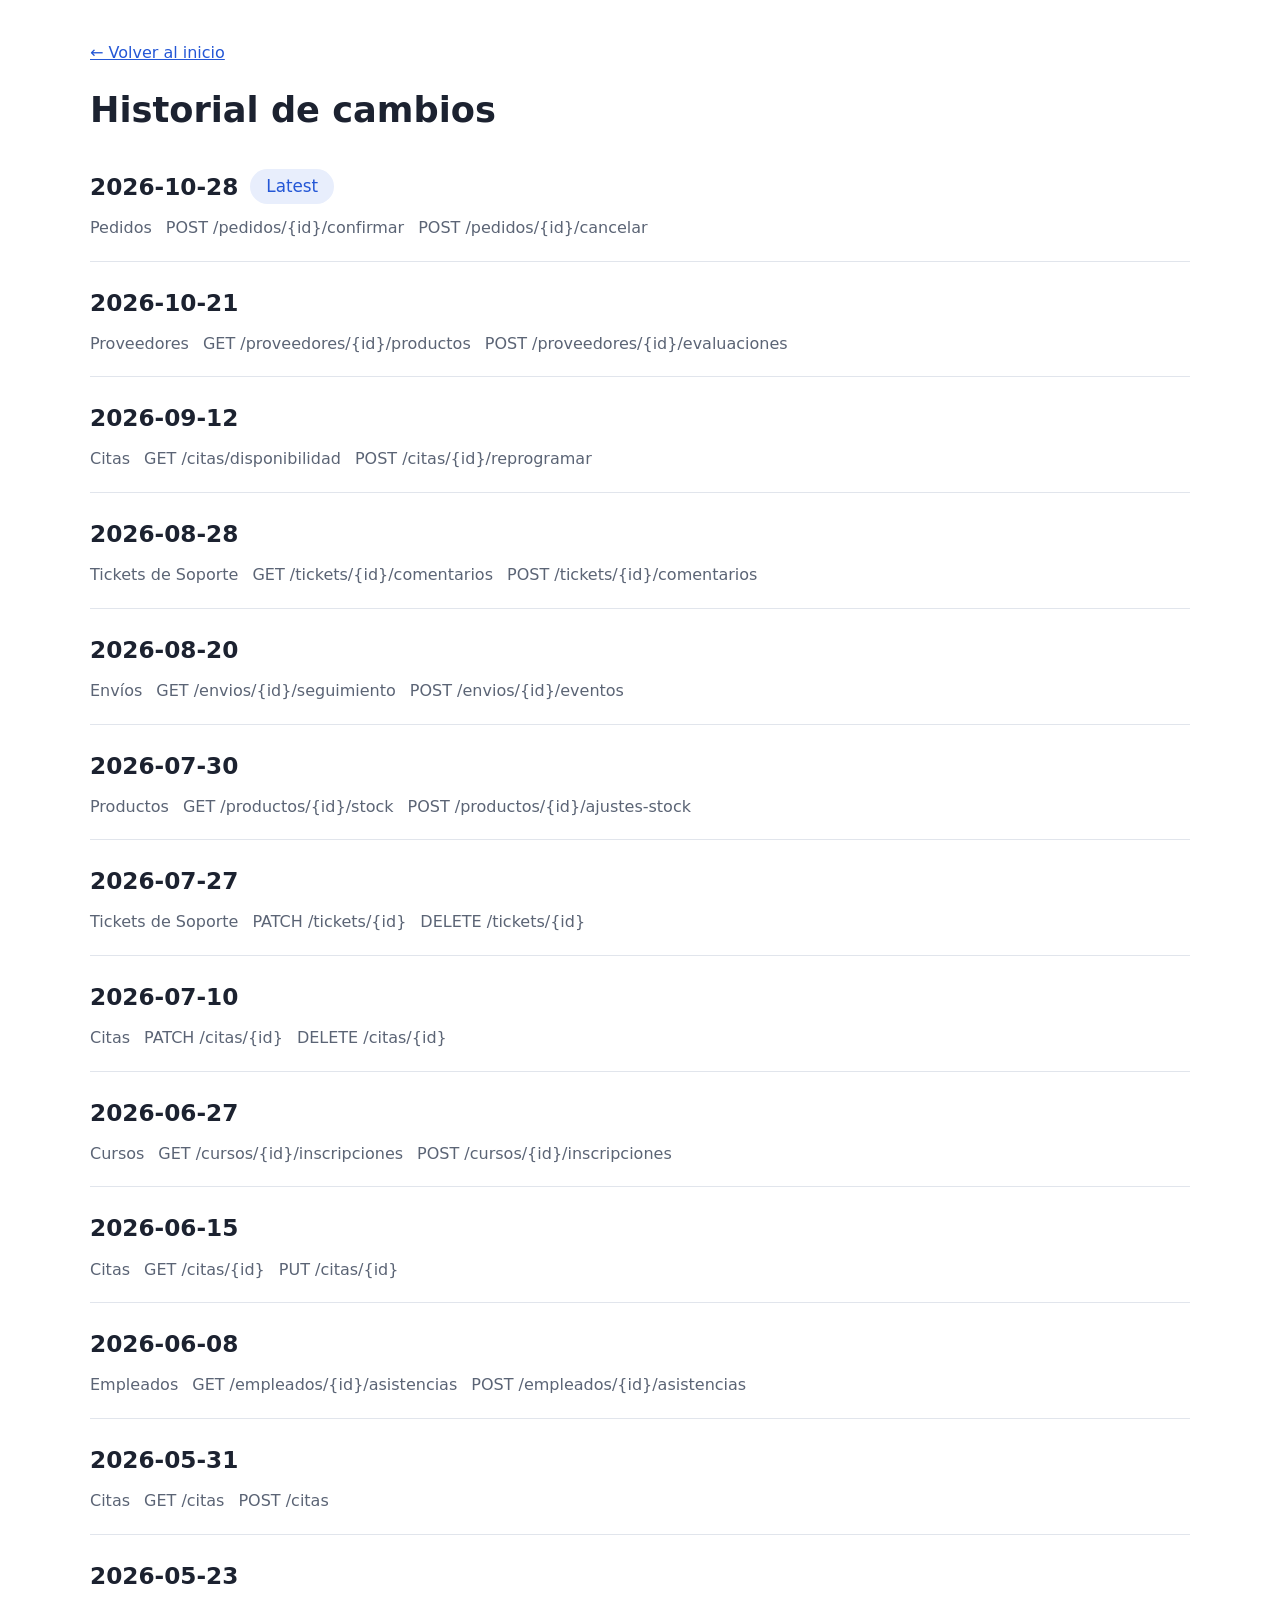
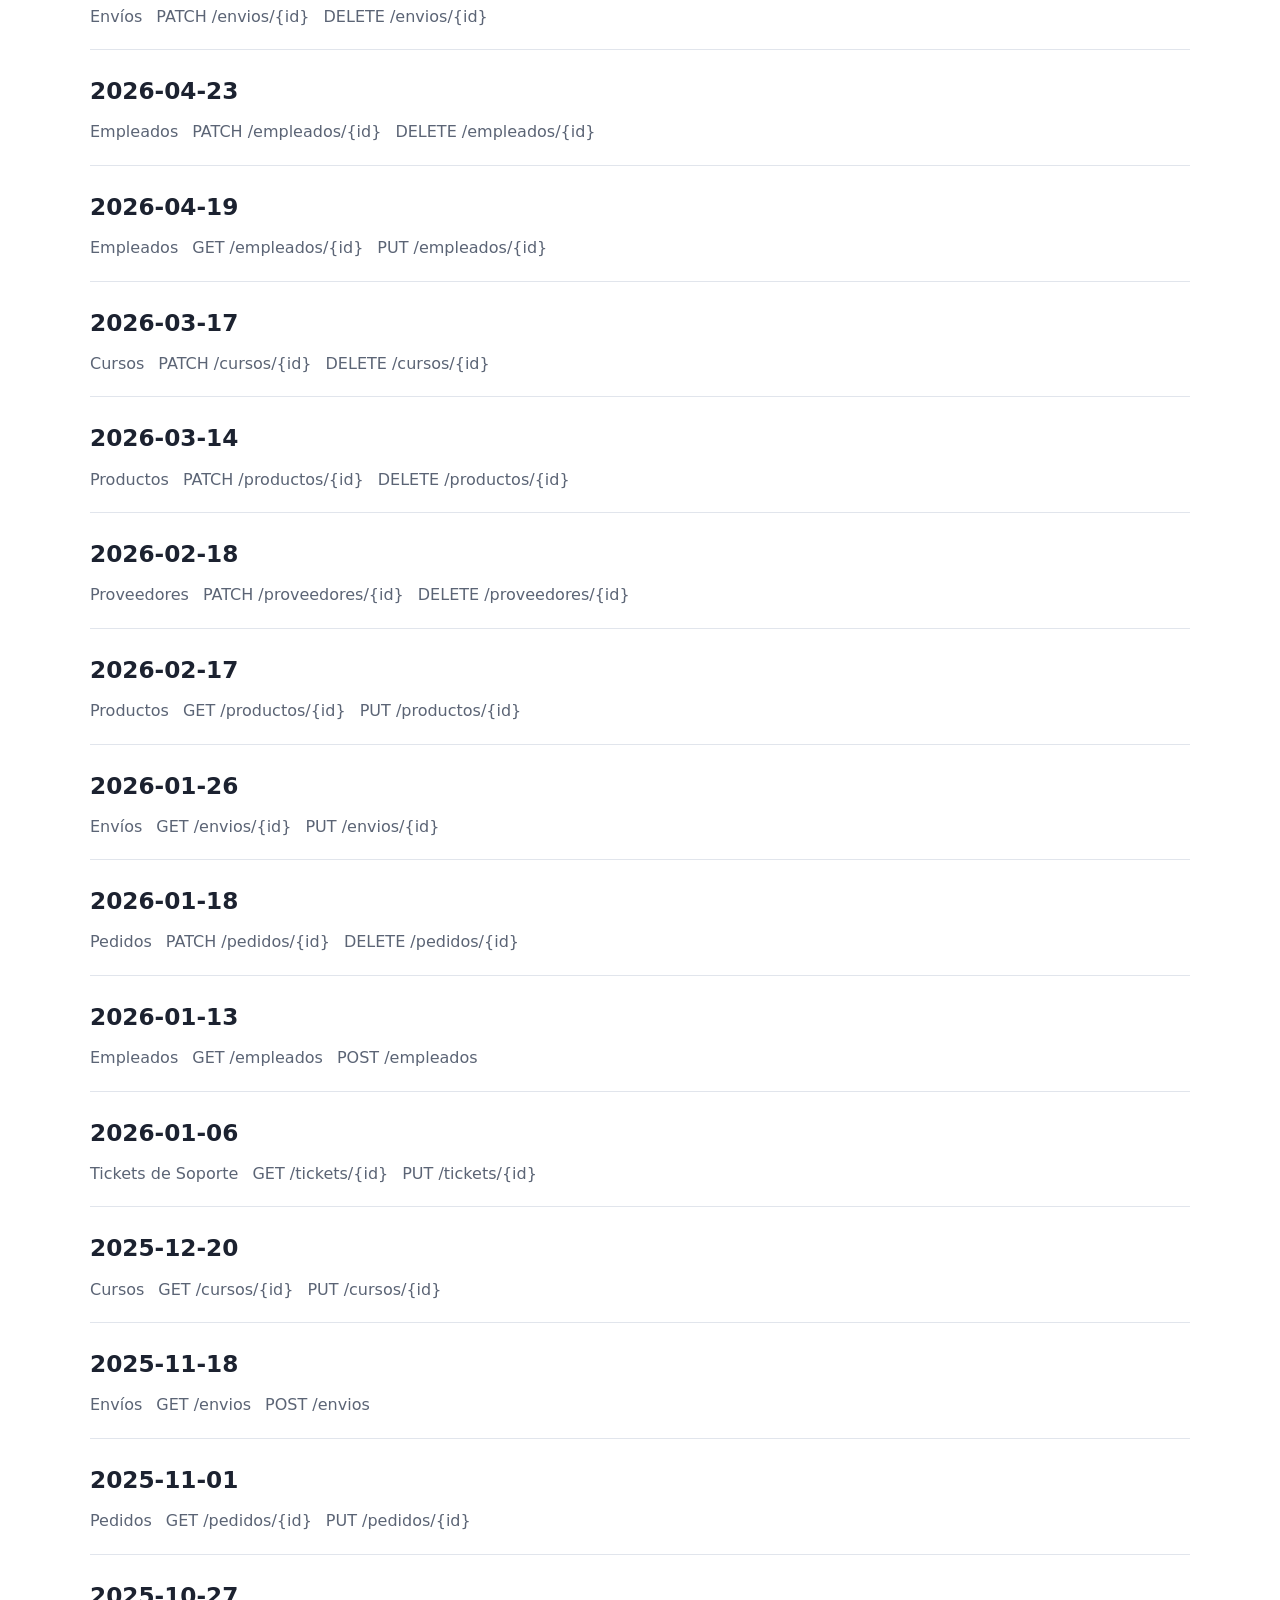
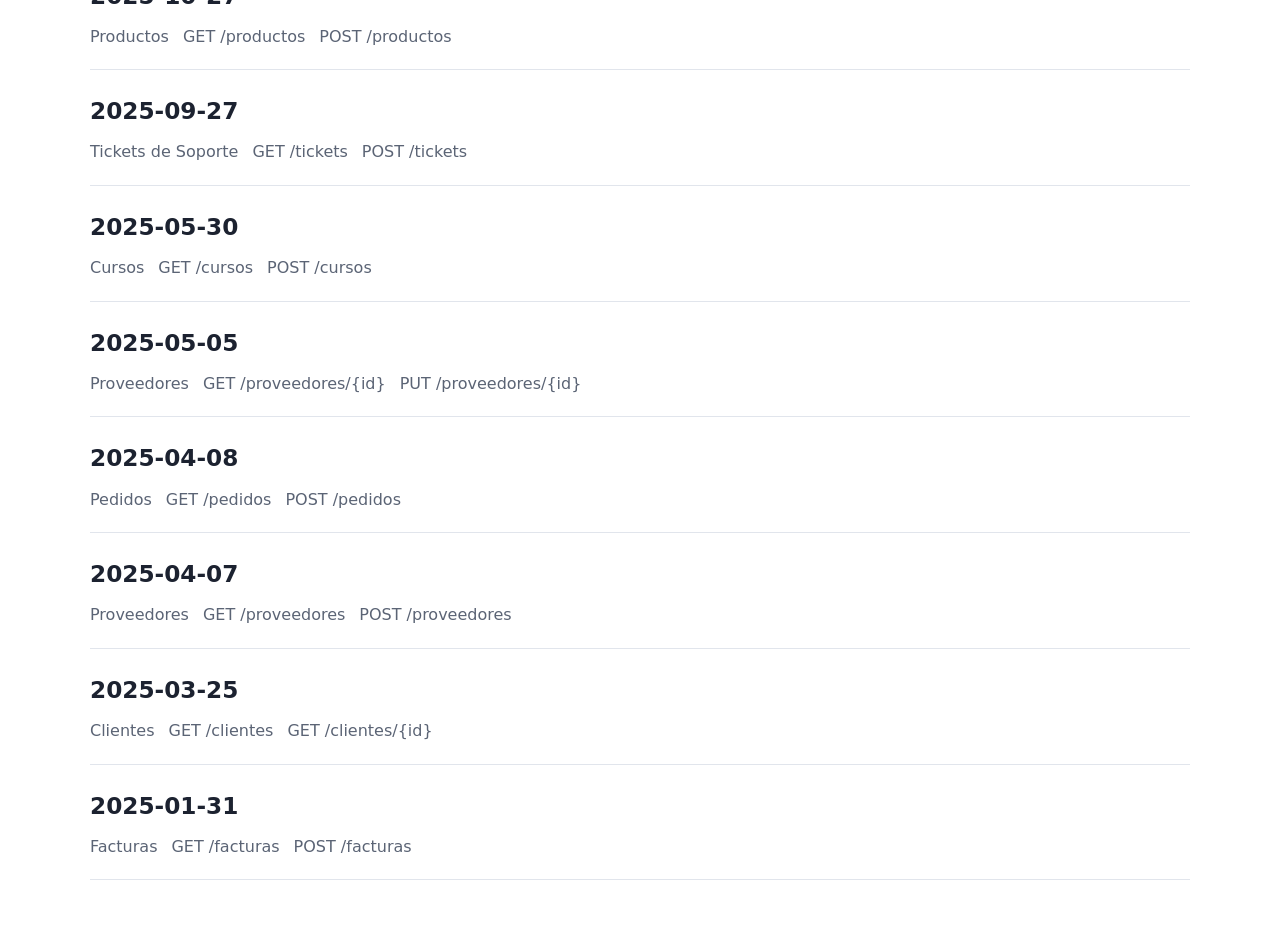
==== commit 5da250e7: "Historial de cambios con estilo de lista: fecha, Latest y etiquetas Co-Authored-By: Claude Opus 5.5 " ====
--- a/cambios.html
+++ b/cambios.html
@@ -5,263 +5,157 @@
   <meta name="viewport" content="width=device-width, initial-scale=1">
   <title>Historial de cambios · fechas y endpoints</title>
   <style>
-    body { font: 16px/1.6 system-ui, "Segoe UI", Roboto, Arial, sans-serif; margin: 0; background: #f6f7f9; color: #1c2230; }
-    main { max-width: 860px; margin: 0 auto; padding: 24px 16px 48px; }
+    body { font: 16px/1.6 system-ui, "Segoe UI", Roboto, Arial, sans-serif; margin: 0; background: #fff; color: #1c2230; }
+    main { max-width: 1100px; margin: 0 auto; padding: 24px 24px 48px; }
     a { color: #2457d6; }
-    h1 { margin: 8px 0 4px; }
-    .resumen-total { color: #5b6475; margin: 0 0 24px; }
-    .fecha { background: #fff; border: 1px solid #e1e5ec; border-radius: 12px; padding: 12px 18px; margin-bottom: 12px; }
-    .fecha h2 { margin: 0 0 6px; font: 700 1.1rem ui-monospace, Consolas, monospace; }
-    .fecha h2 small { font: 400 .85rem system-ui, sans-serif; color: #5b6475; }
-    ul { margin: 0; padding-left: 20px; }
-    .metodo { font: 700 .78rem ui-monospace, Consolas, monospace; }
-    .endpoint { font-weight: 600; overflow-wrap: anywhere; }
-    .api, .estado, .resumen { font-size: .82rem; color: #5b6475; }
-    .estado { background: #eef1f5; border-radius: 999px; padding: 0 8px; }
+    h1 { margin: 8px 0 8px; font-size: 2.2rem; }
+    .fecha { padding: 22px 0 20px; border-bottom: 1px solid #e1e5ec; }
+    .fecha h2 { margin: 0; font-size: 1.45rem; font-weight: 600; display: flex; align-items: center; gap: 12px; }
+    .latest { font-size: 1.05rem; font-weight: 500; color: #2457d6; background: #e8eefc; padding: 4px 16px; border-radius: 999px; }
+    .tags { margin: 10px 0 0; display: flex; flex-wrap: wrap; gap: 4px 14px; color: #5b6475; }
+    .tags a, .tags code { color: #5b6475; text-decoration: none; font: inherit; }
+    .tags a:hover { color: #2457d6; text-decoration: underline; }
   </style>
 </head>
 <body>
   <main>
     <p><a href="./#inicio">← Volver al inicio</a></p>
-    <h1>Historial de cambios: fechas y endpoints</h1>
-    <p class="resumen-total">34 fechas · 68 endpoints · de la más reciente a la más antigua · fechas de demostración</p>
+    <h1>Historial de cambios</h1>
     <section class="fecha" id="2026-10-28">
-      <h2><time datetime="2026-10-28">2026-10-28</time> <small>(2 endpoints)</small></h2>
-      <ul>
-        <li><span class="metodo">POST</span> <code class="endpoint">/pedidos/{id}/confirmar</code> <span class="api">API de Pedidos</span> <span class="estado">nuevo</span> <span class="resumen">— Confirmar un pedido</span></li>
-        <li><span class="metodo">POST</span> <code class="endpoint">/pedidos/{id}/cancelar</code> <span class="api">API de Pedidos</span> <span class="estado">nuevo</span> <span class="resumen">— Cancelar un pedido</span></li>
-      </ul>
+      <h2><time datetime="2026-10-28">2026-10-28</time> <span class="latest">Latest</span></h2>
+      <p class="tags"><a class="api" href="./#pedidos">Pedidos</a><code class="endpoint" title="Confirmar un pedido"><span class="metodo">POST</span> /pedidos/{id}/confirmar</code><code class="endpoint" title="Cancelar un pedido"><span class="metodo">POST</span> /pedidos/{id}/cancelar</code></p>
     </section>
     <section class="fecha" id="2026-10-21">
-      <h2><time datetime="2026-10-21">2026-10-21</time> <small>(2 endpoints)</small></h2>
-      <ul>
-        <li><span class="metodo">GET</span> <code class="endpoint">/proveedores/{id}/productos</code> <span class="api">API de Proveedores</span> <span class="estado">nuevo</span> <span class="resumen">— Listar productos suministrados</span></li>
-        <li><span class="metodo">POST</span> <code class="endpoint">/proveedores/{id}/evaluaciones</code> <span class="api">API de Proveedores</span> <span class="estado">nuevo</span> <span class="resumen">— Evaluar un proveedor</span></li>
-      </ul>
+      <h2><time datetime="2026-10-21">2026-10-21</time></h2>
+      <p class="tags"><a class="api" href="./#proveedores">Proveedores</a><code class="endpoint" title="Listar productos suministrados"><span class="metodo">GET</span> /proveedores/{id}/productos</code><code class="endpoint" title="Evaluar un proveedor"><span class="metodo">POST</span> /proveedores/{id}/evaluaciones</code></p>
     </section>
     <section class="fecha" id="2026-09-12">
-      <h2><time datetime="2026-09-12">2026-09-12</time> <small>(2 endpoints)</small></h2>
-      <ul>
-        <li><span class="metodo">GET</span> <code class="endpoint">/citas/disponibilidad</code> <span class="api">API de Citas</span> <span class="estado">nuevo</span> <span class="resumen">— Consultar disponibilidad</span></li>
-        <li><span class="metodo">POST</span> <code class="endpoint">/citas/{id}/reprogramar</code> <span class="api">API de Citas</span> <span class="estado">nuevo</span> <span class="resumen">— Reprogramar una cita</span></li>
-      </ul>
+      <h2><time datetime="2026-09-12">2026-09-12</time></h2>
+      <p class="tags"><a class="api" href="./#citas">Citas</a><code class="endpoint" title="Consultar disponibilidad"><span class="metodo">GET</span> /citas/disponibilidad</code><code class="endpoint" title="Reprogramar una cita"><span class="metodo">POST</span> /citas/{id}/reprogramar</code></p>
     </section>
     <section class="fecha" id="2026-08-28">
-      <h2><time datetime="2026-08-28">2026-08-28</time> <small>(2 endpoints)</small></h2>
-      <ul>
-        <li><span class="metodo">GET</span> <code class="endpoint">/tickets/{id}/comentarios</code> <span class="api">API de Tickets de Soporte</span> <span class="estado">nuevo</span> <span class="resumen">— Listar comentarios</span></li>
-        <li><span class="metodo">POST</span> <code class="endpoint">/tickets/{id}/comentarios</code> <span class="api">API de Tickets de Soporte</span> <span class="estado">nuevo</span> <span class="resumen">— Agregar un comentario</span></li>
-      </ul>
+      <h2><time datetime="2026-08-28">2026-08-28</time></h2>
+      <p class="tags"><a class="api" href="./#tickets">Tickets de Soporte</a><code class="endpoint" title="Listar comentarios"><span class="metodo">GET</span> /tickets/{id}/comentarios</code><code class="endpoint" title="Agregar un comentario"><span class="metodo">POST</span> /tickets/{id}/comentarios</code></p>
     </section>
     <section class="fecha" id="2026-08-20">
-      <h2><time datetime="2026-08-20">2026-08-20</time> <small>(2 endpoints)</small></h2>
-      <ul>
-        <li><span class="metodo">GET</span> <code class="endpoint">/envios/{id}/seguimiento</code> <span class="api">API de Envíos</span> <span class="estado">nuevo</span> <span class="resumen">— Ver el seguimiento</span></li>
-        <li><span class="metodo">POST</span> <code class="endpoint">/envios/{id}/eventos</code> <span class="api">API de Envíos</span> <span class="estado">nuevo</span> <span class="resumen">— Registrar un evento</span></li>
-      </ul>
+      <h2><time datetime="2026-08-20">2026-08-20</time></h2>
+      <p class="tags"><a class="api" href="./#envios">Envíos</a><code class="endpoint" title="Ver el seguimiento"><span class="metodo">GET</span> /envios/{id}/seguimiento</code><code class="endpoint" title="Registrar un evento"><span class="metodo">POST</span> /envios/{id}/eventos</code></p>
     </section>
     <section class="fecha" id="2026-07-30">
-      <h2><time datetime="2026-07-30">2026-07-30</time> <small>(2 endpoints)</small></h2>
-      <ul>
-        <li><span class="metodo">GET</span> <code class="endpoint">/productos/{id}/stock</code> <span class="api">API de Productos</span> <span class="estado">nuevo</span> <span class="resumen">— Consultar stock</span></li>
-        <li><span class="metodo">POST</span> <code class="endpoint">/productos/{id}/ajustes-stock</code> <span class="api">API de Productos</span> <span class="estado">nuevo</span> <span class="resumen">— Ajustar stock</span></li>
-      </ul>
+      <h2><time datetime="2026-07-30">2026-07-30</time></h2>
+      <p class="tags"><a class="api" href="./#productos">Productos</a><code class="endpoint" title="Consultar stock"><span class="metodo">GET</span> /productos/{id}/stock</code><code class="endpoint" title="Ajustar stock"><span class="metodo">POST</span> /productos/{id}/ajustes-stock</code></p>
     </section>
     <section class="fecha" id="2026-07-27">
-      <h2><time datetime="2026-07-27">2026-07-27</time> <small>(2 endpoints)</small></h2>
-      <ul>
-        <li><span class="metodo">PATCH</span> <code class="endpoint">/tickets/{id}</code> <span class="api">API de Tickets de Soporte</span> <span class="estado">nuevo</span> <span class="resumen">— Actualizar un ticket parcialmente</span></li>
-        <li><span class="metodo">DELETE</span> <code class="endpoint">/tickets/{id}</code> <span class="api">API de Tickets de Soporte</span> <span class="estado">nuevo</span> <span class="resumen">— Eliminar un ticket</span></li>
-      </ul>
+      <h2><time datetime="2026-07-27">2026-07-27</time></h2>
+      <p class="tags"><a class="api" href="./#tickets">Tickets de Soporte</a><code class="endpoint" title="Actualizar un ticket parcialmente"><span class="metodo">PATCH</span> /tickets/{id}</code><code class="endpoint" title="Eliminar un ticket"><span class="metodo">DELETE</span> /tickets/{id}</code></p>
     </section>
     <section class="fecha" id="2026-07-10">
-      <h2><time datetime="2026-07-10">2026-07-10</time> <small>(2 endpoints)</small></h2>
-      <ul>
-        <li><span class="metodo">PATCH</span> <code class="endpoint">/citas/{id}</code> <span class="api">API de Citas</span> <span class="estado">nuevo</span> <span class="resumen">— Actualizar una cita parcialmente</span></li>
-        <li><span class="metodo">DELETE</span> <code class="endpoint">/citas/{id}</code> <span class="api">API de Citas</span> <span class="estado">nuevo</span> <span class="resumen">— Eliminar una cita</span></li>
-      </ul>
+      <h2><time datetime="2026-07-10">2026-07-10</time></h2>
+      <p class="tags"><a class="api" href="./#citas">Citas</a><code class="endpoint" title="Actualizar una cita parcialmente"><span class="metodo">PATCH</span> /citas/{id}</code><code class="endpoint" title="Eliminar una cita"><span class="metodo">DELETE</span> /citas/{id}</code></p>
     </section>
     <section class="fecha" id="2026-06-27">
-      <h2><time datetime="2026-06-27">2026-06-27</time> <small>(2 endpoints)</small></h2>
-      <ul>
-        <li><span class="metodo">GET</span> <code class="endpoint">/cursos/{id}/inscripciones</code> <span class="api">API de Cursos</span> <span class="estado">nuevo</span> <span class="resumen">— Listar inscripciones</span></li>
-        <li><span class="metodo">POST</span> <code class="endpoint">/cursos/{id}/inscripciones</code> <span class="api">API de Cursos</span> <span class="estado">nuevo</span> <span class="resumen">— Inscribir a un alumno</span></li>
-      </ul>
+      <h2><time datetime="2026-06-27">2026-06-27</time></h2>
+      <p class="tags"><a class="api" href="./#cursos">Cursos</a><code class="endpoint" title="Listar inscripciones"><span class="metodo">GET</span> /cursos/{id}/inscripciones</code><code class="endpoint" title="Inscribir a un alumno"><span class="metodo">POST</span> /cursos/{id}/inscripciones</code></p>
     </section>
     <section class="fecha" id="2026-06-15">
-      <h2><time datetime="2026-06-15">2026-06-15</time> <small>(2 endpoints)</small></h2>
-      <ul>
-        <li><span class="metodo">GET</span> <code class="endpoint">/citas/{id}</code> <span class="api">API de Citas</span> <span class="estado">nuevo</span> <span class="resumen">— Obtener una cita</span></li>
-        <li><span class="metodo">PUT</span> <code class="endpoint">/citas/{id}</code> <span class="api">API de Citas</span> <span class="estado">nuevo</span> <span class="resumen">— Reemplazar una cita</span></li>
-      </ul>
+      <h2><time datetime="2026-06-15">2026-06-15</time></h2>
+      <p class="tags"><a class="api" href="./#citas">Citas</a><code class="endpoint" title="Obtener una cita"><span class="metodo">GET</span> /citas/{id}</code><code class="endpoint" title="Reemplazar una cita"><span class="metodo">PUT</span> /citas/{id}</code></p>
     </section>
     <section class="fecha" id="2026-06-08">
-      <h2><time datetime="2026-06-08">2026-06-08</time> <small>(2 endpoints)</small></h2>
-      <ul>
-        <li><span class="metodo">GET</span> <code class="endpoint">/empleados/{id}/asistencias</code> <span class="api">API de Empleados</span> <span class="estado">nuevo</span> <span class="resumen">— Listar asistencias</span></li>
-        <li><span class="metodo">POST</span> <code class="endpoint">/empleados/{id}/asistencias</code> <span class="api">API de Empleados</span> <span class="estado">nuevo</span> <span class="resumen">— Registrar una marca de asistencia</span></li>
-      </ul>
+      <h2><time datetime="2026-06-08">2026-06-08</time></h2>
+      <p class="tags"><a class="api" href="./#empleados">Empleados</a><code class="endpoint" title="Listar asistencias"><span class="metodo">GET</span> /empleados/{id}/asistencias</code><code class="endpoint" title="Registrar una marca de asistencia"><span class="metodo">POST</span> /empleados/{id}/asistencias</code></p>
     </section>
     <section class="fecha" id="2026-05-31">
-      <h2><time datetime="2026-05-31">2026-05-31</time> <small>(2 endpoints)</small></h2>
-      <ul>
-        <li><span class="metodo">GET</span> <code class="endpoint">/citas</code> <span class="api">API de Citas</span> <span class="estado">nuevo</span> <span class="resumen">— Listar citas</span></li>
-        <li><span class="metodo">POST</span> <code class="endpoint">/citas</code> <span class="api">API de Citas</span> <span class="estado">nuevo</span> <span class="resumen">— Crear una cita</span></li>
-      </ul>
+      <h2><time datetime="2026-05-31">2026-05-31</time></h2>
+      <p class="tags"><a class="api" href="./#citas">Citas</a><code class="endpoint" title="Listar citas"><span class="metodo">GET</span> /citas</code><code class="endpoint" title="Crear una cita"><span class="metodo">POST</span> /citas</code></p>
     </section>
     <section class="fecha" id="2026-05-23">
-      <h2><time datetime="2026-05-23">2026-05-23</time> <small>(2 endpoints)</small></h2>
-      <ul>
-        <li><span class="metodo">PATCH</span> <code class="endpoint">/envios/{id}</code> <span class="api">API de Envíos</span> <span class="estado">nuevo</span> <span class="resumen">— Actualizar un envío parcialmente</span></li>
-        <li><span class="metodo">DELETE</span> <code class="endpoint">/envios/{id}</code> <span class="api">API de Envíos</span> <span class="estado">nuevo</span> <span class="resumen">— Eliminar un envío</span></li>
-      </ul>
+      <h2><time datetime="2026-05-23">2026-05-23</time></h2>
+      <p class="tags"><a class="api" href="./#envios">Envíos</a><code class="endpoint" title="Actualizar un envío parcialmente"><span class="metodo">PATCH</span> /envios/{id}</code><code class="endpoint" title="Eliminar un envío"><span class="metodo">DELETE</span> /envios/{id}</code></p>
     </section>
     <section class="fecha" id="2026-04-23">
-      <h2><time datetime="2026-04-23">2026-04-23</time> <small>(2 endpoints)</small></h2>
-      <ul>
-        <li><span class="metodo">PATCH</span> <code class="endpoint">/empleados/{id}</code> <span class="api">API de Empleados</span> <span class="estado">nuevo</span> <span class="resumen">— Actualizar un empleado parcialmente</span></li>
-        <li><span class="metodo">DELETE</span> <code class="endpoint">/empleados/{id}</code> <span class="api">API de Empleados</span> <span class="estado">nuevo</span> <span class="resumen">— Eliminar un empleado</span></li>
-      </ul>
+      <h2><time datetime="2026-04-23">2026-04-23</time></h2>
+      <p class="tags"><a class="api" href="./#empleados">Empleados</a><code class="endpoint" title="Actualizar un empleado parcialmente"><span class="metodo">PATCH</span> /empleados/{id}</code><code class="endpoint" title="Eliminar un empleado"><span class="metodo">DELETE</span> /empleados/{id}</code></p>
     </section>
     <section class="fecha" id="2026-04-19">
-      <h2><time datetime="2026-04-19">2026-04-19</time> <small>(2 endpoints)</small></h2>
-      <ul>
-        <li><span class="metodo">GET</span> <code class="endpoint">/empleados/{id}</code> <span class="api">API de Empleados</span> <span class="estado">nuevo</span> <span class="resumen">— Obtener un empleado</span></li>
-        <li><span class="metodo">PUT</span> <code class="endpoint">/empleados/{id}</code> <span class="api">API de Empleados</span> <span class="estado">nuevo</span> <span class="resumen">— Reemplazar un empleado</span></li>
-      </ul>
+      <h2><time datetime="2026-04-19">2026-04-19</time></h2>
+      <p class="tags"><a class="api" href="./#empleados">Empleados</a><code class="endpoint" title="Obtener un empleado"><span class="metodo">GET</span> /empleados/{id}</code><code class="endpoint" title="Reemplazar un empleado"><span class="metodo">PUT</span> /empleados/{id}</code></p>
     </section>
     <section class="fecha" id="2026-03-17">
-      <h2><time datetime="2026-03-17">2026-03-17</time> <small>(2 endpoints)</small></h2>
-      <ul>
-        <li><span class="metodo">PATCH</span> <code class="endpoint">/cursos/{id}</code> <span class="api">API de Cursos</span> <span class="estado">nuevo</span> <span class="resumen">— Actualizar un curso parcialmente</span></li>
-        <li><span class="metodo">DELETE</span> <code class="endpoint">/cursos/{id}</code> <span class="api">API de Cursos</span> <span class="estado">nuevo</span> <span class="resumen">— Eliminar un curso</span></li>
-      </ul>
+      <h2><time datetime="2026-03-17">2026-03-17</time></h2>
+      <p class="tags"><a class="api" href="./#cursos">Cursos</a><code class="endpoint" title="Actualizar un curso parcialmente"><span class="metodo">PATCH</span> /cursos/{id}</code><code class="endpoint" title="Eliminar un curso"><span class="metodo">DELETE</span> /cursos/{id}</code></p>
     </section>
     <section class="fecha" id="2026-03-14">
-      <h2><time datetime="2026-03-14">2026-03-14</time> <small>(2 endpoints)</small></h2>
-      <ul>
-        <li><span class="metodo">PATCH</span> <code class="endpoint">/productos/{id}</code> <span class="api">API de Productos</span> <span class="estado">nuevo</span> <span class="resumen">— Actualizar un producto parcialmente</span></li>
-        <li><span class="metodo">DELETE</span> <code class="endpoint">/productos/{id}</code> <span class="api">API de Productos</span> <span class="estado">nuevo</span> <span class="resumen">— Eliminar un producto</span></li>
-      </ul>
+      <h2><time datetime="2026-03-14">2026-03-14</time></h2>
+      <p class="tags"><a class="api" href="./#productos">Productos</a><code class="endpoint" title="Actualizar un producto parcialmente"><span class="metodo">PATCH</span> /productos/{id}</code><code class="endpoint" title="Eliminar un producto"><span class="metodo">DELETE</span> /productos/{id}</code></p>
     </section>
     <section class="fecha" id="2026-02-18">
-      <h2><time datetime="2026-02-18">2026-02-18</time> <small>(2 endpoints)</small></h2>
-      <ul>
-        <li><span class="metodo">PATCH</span> <code class="endpoint">/proveedores/{id}</code> <span class="api">API de Proveedores</span> <span class="estado">nuevo</span> <span class="resumen">— Actualizar un proveedor parcialmente</span></li>
-        <li><span class="metodo">DELETE</span> <code class="endpoint">/proveedores/{id}</code> <span class="api">API de Proveedores</span> <span class="estado">nuevo</span> <span class="resumen">— Eliminar un proveedor</span></li>
-      </ul>
+      <h2><time datetime="2026-02-18">2026-02-18</time></h2>
+      <p class="tags"><a class="api" href="./#proveedores">Proveedores</a><code class="endpoint" title="Actualizar un proveedor parcialmente"><span class="metodo">PATCH</span> /proveedores/{id}</code><code class="endpoint" title="Eliminar un proveedor"><span class="metodo">DELETE</span> /proveedores/{id}</code></p>
     </section>
     <section class="fecha" id="2026-02-17">
-      <h2><time datetime="2026-02-17">2026-02-17</time> <small>(2 endpoints)</small></h2>
-      <ul>
-        <li><span class="metodo">GET</span> <code class="endpoint">/productos/{id}</code> <span class="api">API de Productos</span> <span class="estado">nuevo</span> <span class="resumen">— Obtener un producto</span></li>
-        <li><span class="metodo">PUT</span> <code class="endpoint">/productos/{id}</code> <span class="api">API de Productos</span> <span class="estado">nuevo</span> <span class="resumen">— Reemplazar un producto</span></li>
-      </ul>
+      <h2><time datetime="2026-02-17">2026-02-17</time></h2>
+      <p class="tags"><a class="api" href="./#productos">Productos</a><code class="endpoint" title="Obtener un producto"><span class="metodo">GET</span> /productos/{id}</code><code class="endpoint" title="Reemplazar un producto"><span class="metodo">PUT</span> /productos/{id}</code></p>
     </section>
     <section class="fecha" id="2026-01-26">
-      <h2><time datetime="2026-01-26">2026-01-26</time> <small>(2 endpoints)</small></h2>
-      <ul>
-        <li><span class="metodo">GET</span> <code class="endpoint">/envios/{id}</code> <span class="api">API de Envíos</span> <span class="estado">nuevo</span> <span class="resumen">— Obtener un envío</span></li>
-        <li><span class="metodo">PUT</span> <code class="endpoint">/envios/{id}</code> <span class="api">API de Envíos</span> <span class="estado">nuevo</span> <span class="resumen">— Reemplazar un envío</span></li>
-      </ul>
+      <h2><time datetime="2026-01-26">2026-01-26</time></h2>
+      <p class="tags"><a class="api" href="./#envios">Envíos</a><code class="endpoint" title="Obtener un envío"><span class="metodo">GET</span> /envios/{id}</code><code class="endpoint" title="Reemplazar un envío"><span class="metodo">PUT</span> /envios/{id}</code></p>
     </section>
     <section class="fecha" id="2026-01-18">
-      <h2><time datetime="2026-01-18">2026-01-18</time> <small>(2 endpoints)</small></h2>
-      <ul>
-        <li><span class="metodo">PATCH</span> <code class="endpoint">/pedidos/{id}</code> <span class="api">API de Pedidos</span> <span class="estado">nuevo</span> <span class="resumen">— Actualizar un pedido parcialmente</span></li>
-        <li><span class="metodo">DELETE</span> <code class="endpoint">/pedidos/{id}</code> <span class="api">API de Pedidos</span> <span class="estado">nuevo</span> <span class="resumen">— Eliminar un pedido</span></li>
-      </ul>
+      <h2><time datetime="2026-01-18">2026-01-18</time></h2>
+      <p class="tags"><a class="api" href="./#pedidos">Pedidos</a><code class="endpoint" title="Actualizar un pedido parcialmente"><span class="metodo">PATCH</span> /pedidos/{id}</code><code class="endpoint" title="Eliminar un pedido"><span class="metodo">DELETE</span> /pedidos/{id}</code></p>
     </section>
     <section class="fecha" id="2026-01-13">
-      <h2><time datetime="2026-01-13">2026-01-13</time> <small>(2 endpoints)</small></h2>
-      <ul>
-        <li><span class="metodo">GET</span> <code class="endpoint">/empleados</code> <span class="api">API de Empleados</span> <span class="estado">nuevo</span> <span class="resumen">— Listar empleados</span></li>
-        <li><span class="metodo">POST</span> <code class="endpoint">/empleados</code> <span class="api">API de Empleados</span> <span class="estado">nuevo</span> <span class="resumen">— Crear un empleado</span></li>
-      </ul>
+      <h2><time datetime="2026-01-13">2026-01-13</time></h2>
+      <p class="tags"><a class="api" href="./#empleados">Empleados</a><code class="endpoint" title="Listar empleados"><span class="metodo">GET</span> /empleados</code><code class="endpoint" title="Crear un empleado"><span class="metodo">POST</span> /empleados</code></p>
     </section>
     <section class="fecha" id="2026-01-06">
-      <h2><time datetime="2026-01-06">2026-01-06</time> <small>(2 endpoints)</small></h2>
-      <ul>
-        <li><span class="metodo">GET</span> <code class="endpoint">/tickets/{id}</code> <span class="api">API de Tickets de Soporte</span> <span class="estado">nuevo</span> <span class="resumen">— Obtener un ticket</span></li>
-        <li><span class="metodo">PUT</span> <code class="endpoint">/tickets/{id}</code> <span class="api">API de Tickets de Soporte</span> <span class="estado">nuevo</span> <span class="resumen">— Reemplazar un ticket</span></li>
-      </ul>
+      <h2><time datetime="2026-01-06">2026-01-06</time></h2>
+      <p class="tags"><a class="api" href="./#tickets">Tickets de Soporte</a><code class="endpoint" title="Obtener un ticket"><span class="metodo">GET</span> /tickets/{id}</code><code class="endpoint" title="Reemplazar un ticket"><span class="metodo">PUT</span> /tickets/{id}</code></p>
     </section>
     <section class="fecha" id="2025-12-20">
-      <h2><time datetime="2025-12-20">2025-12-20</time> <small>(2 endpoints)</small></h2>
-      <ul>
-        <li><span class="metodo">GET</span> <code class="endpoint">/cursos/{id}</code> <span class="api">API de Cursos</span> <span class="estado">nuevo</span> <span class="resumen">— Obtener un curso</span></li>
-        <li><span class="metodo">PUT</span> <code class="endpoint">/cursos/{id}</code> <span class="api">API de Cursos</span> <span class="estado">nuevo</span> <span class="resumen">— Reemplazar un curso</span></li>
-      </ul>
+      <h2><time datetime="2025-12-20">2025-12-20</time></h2>
+      <p class="tags"><a class="api" href="./#cursos">Cursos</a><code class="endpoint" title="Obtener un curso"><span class="metodo">GET</span> /cursos/{id}</code><code class="endpoint" title="Reemplazar un curso"><span class="metodo">PUT</span> /cursos/{id}</code></p>
     </section>
     <section class="fecha" id="2025-11-18">
-      <h2><time datetime="2025-11-18">2025-11-18</time> <small>(2 endpoints)</small></h2>
-      <ul>
-        <li><span class="metodo">GET</span> <code class="endpoint">/envios</code> <span class="api">API de Envíos</span> <span class="estado">nuevo</span> <span class="resumen">— Listar envíos</span></li>
-        <li><span class="metodo">POST</span> <code class="endpoint">/envios</code> <span class="api">API de Envíos</span> <span class="estado">nuevo</span> <span class="resumen">— Crear un envío</span></li>
-      </ul>
+      <h2><time datetime="2025-11-18">2025-11-18</time></h2>
+      <p class="tags"><a class="api" href="./#envios">Envíos</a><code class="endpoint" title="Listar envíos"><span class="metodo">GET</span> /envios</code><code class="endpoint" title="Crear un envío"><span class="metodo">POST</span> /envios</code></p>
     </section>
     <section class="fecha" id="2025-11-01">
-      <h2><time datetime="2025-11-01">2025-11-01</time> <small>(2 endpoints)</small></h2>
-      <ul>
-        <li><span class="metodo">GET</span> <code class="endpoint">/pedidos/{id}</code> <span class="api">API de Pedidos</span> <span class="estado">nuevo</span> <span class="resumen">— Obtener un pedido</span></li>
-        <li><span class="metodo">PUT</span> <code class="endpoint">/pedidos/{id}</code> <span class="api">API de Pedidos</span> <span class="estado">nuevo</span> <span class="resumen">— Reemplazar un pedido</span></li>
-      </ul>
+      <h2><time datetime="2025-11-01">2025-11-01</time></h2>
+      <p class="tags"><a class="api" href="./#pedidos">Pedidos</a><code class="endpoint" title="Obtener un pedido"><span class="metodo">GET</span> /pedidos/{id}</code><code class="endpoint" title="Reemplazar un pedido"><span class="metodo">PUT</span> /pedidos/{id}</code></p>
     </section>
     <section class="fecha" id="2025-10-27">
-      <h2><time datetime="2025-10-27">2025-10-27</time> <small>(2 endpoints)</small></h2>
-      <ul>
-        <li><span class="metodo">GET</span> <code class="endpoint">/productos</code> <span class="api">API de Productos</span> <span class="estado">nuevo</span> <span class="resumen">— Listar productos</span></li>
-        <li><span class="metodo">POST</span> <code class="endpoint">/productos</code> <span class="api">API de Productos</span> <span class="estado">nuevo</span> <span class="resumen">— Crear un producto</span></li>
-      </ul>
+      <h2><time datetime="2025-10-27">2025-10-27</time></h2>
+      <p class="tags"><a class="api" href="./#productos">Productos</a><code class="endpoint" title="Listar productos"><span class="metodo">GET</span> /productos</code><code class="endpoint" title="Crear un producto"><span class="metodo">POST</span> /productos</code></p>
     </section>
     <section class="fecha" id="2025-09-27">
-      <h2><time datetime="2025-09-27">2025-09-27</time> <small>(2 endpoints)</small></h2>
-      <ul>
-        <li><span class="metodo">GET</span> <code class="endpoint">/tickets</code> <span class="api">API de Tickets de Soporte</span> <span class="estado">nuevo</span> <span class="resumen">— Listar tickets</span></li>
-        <li><span class="metodo">POST</span> <code class="endpoint">/tickets</code> <span class="api">API de Tickets de Soporte</span> <span class="estado">nuevo</span> <span class="resumen">— Crear un ticket</span></li>
-      </ul>
+      <h2><time datetime="2025-09-27">2025-09-27</time></h2>
+      <p class="tags"><a class="api" href="./#tickets">Tickets de Soporte</a><code class="endpoint" title="Listar tickets"><span class="metodo">GET</span> /tickets</code><code class="endpoint" title="Crear un ticket"><span class="metodo">POST</span> /tickets</code></p>
     </section>
     <section class="fecha" id="2025-05-30">
-      <h2><time datetime="2025-05-30">2025-05-30</time> <small>(2 endpoints)</small></h2>
-      <ul>
-        <li><span class="metodo">GET</span> <code class="endpoint">/cursos</code> <span class="api">API de Cursos</span> <span class="estado">nuevo</span> <span class="resumen">— Listar cursos</span></li>
-        <li><span class="metodo">POST</span> <code class="endpoint">/cursos</code> <span class="api">API de Cursos</span> <span class="estado">nuevo</span> <span class="resumen">— Crear un curso</span></li>
-      </ul>
+      <h2><time datetime="2025-05-30">2025-05-30</time></h2>
+      <p class="tags"><a class="api" href="./#cursos">Cursos</a><code class="endpoint" title="Listar cursos"><span class="metodo">GET</span> /cursos</code><code class="endpoint" title="Crear un curso"><span class="metodo">POST</span> /cursos</code></p>
     </section>
     <section class="fecha" id="2025-05-05">
-      <h2><time datetime="2025-05-05">2025-05-05</time> <small>(2 endpoints)</small></h2>
-      <ul>
-        <li><span class="metodo">GET</span> <code class="endpoint">/proveedores/{id}</code> <span class="api">API de Proveedores</span> <span class="estado">nuevo</span> <span class="resumen">— Obtener un proveedor</span></li>
-        <li><span class="metodo">PUT</span> <code class="endpoint">/proveedores/{id}</code> <span class="api">API de Proveedores</span> <span class="estado">nuevo</span> <span class="resumen">— Reemplazar un proveedor</span></li>
-      </ul>
+      <h2><time datetime="2025-05-05">2025-05-05</time></h2>
+      <p class="tags"><a class="api" href="./#proveedores">Proveedores</a><code class="endpoint" title="Obtener un proveedor"><span class="metodo">GET</span> /proveedores/{id}</code><code class="endpoint" title="Reemplazar un proveedor"><span class="metodo">PUT</span> /proveedores/{id}</code></p>
     </section>
     <section class="fecha" id="2025-04-08">
-      <h2><time datetime="2025-04-08">2025-04-08</time> <small>(2 endpoints)</small></h2>
-      <ul>
-        <li><span class="metodo">GET</span> <code class="endpoint">/pedidos</code> <span class="api">API de Pedidos</span> <span class="estado">nuevo</span> <span class="resumen">— Listar pedidos</span></li>
-        <li><span class="metodo">POST</span> <code class="endpoint">/pedidos</code> <span class="api">API de Pedidos</span> <span class="estado">nuevo</span> <span class="resumen">— Crear un pedido</span></li>
-      </ul>
+      <h2><time datetime="2025-04-08">2025-04-08</time></h2>
+      <p class="tags"><a class="api" href="./#pedidos">Pedidos</a><code class="endpoint" title="Listar pedidos"><span class="metodo">GET</span> /pedidos</code><code class="endpoint" title="Crear un pedido"><span class="metodo">POST</span> /pedidos</code></p>
     </section>
     <section class="fecha" id="2025-04-07">
-      <h2><time datetime="2025-04-07">2025-04-07</time> <small>(2 endpoints)</small></h2>
-      <ul>
-        <li><span class="metodo">GET</span> <code class="endpoint">/proveedores</code> <span class="api">API de Proveedores</span> <span class="estado">nuevo</span> <span class="resumen">— Listar proveedores</span></li>
-        <li><span class="metodo">POST</span> <code class="endpoint">/proveedores</code> <span class="api">API de Proveedores</span> <span class="estado">nuevo</span> <span class="resumen">— Crear un proveedor</span></li>
-      </ul>
+      <h2><time datetime="2025-04-07">2025-04-07</time></h2>
+      <p class="tags"><a class="api" href="./#proveedores">Proveedores</a><code class="endpoint" title="Listar proveedores"><span class="metodo">GET</span> /proveedores</code><code class="endpoint" title="Crear un proveedor"><span class="metodo">POST</span> /proveedores</code></p>
     </section>
     <section class="fecha" id="2025-03-25">
-      <h2><time datetime="2025-03-25">2025-03-25</time> <small>(2 endpoints)</small></h2>
-      <ul>
-        <li><span class="metodo">GET</span> <code class="endpoint">/clientes</code> <span class="api">API de Clientes</span> <span class="estado">nuevo</span> <span class="resumen">— Listar clientes</span></li>
-        <li><span class="metodo">GET</span> <code class="endpoint">/clientes/{id}</code> <span class="api">API de Clientes</span> <span class="estado">nuevo</span> <span class="resumen">— Obtener un cliente</span></li>
-      </ul>
+      <h2><time datetime="2025-03-25">2025-03-25</time></h2>
+      <p class="tags"><a class="api" href="./#clientes">Clientes</a><code class="endpoint" title="Listar clientes"><span class="metodo">GET</span> /clientes</code><code class="endpoint" title="Obtener un cliente"><span class="metodo">GET</span> /clientes/{id}</code></p>
     </section>
     <section class="fecha" id="2025-01-31">
-      <h2><time datetime="2025-01-31">2025-01-31</time> <small>(2 endpoints)</small></h2>
-      <ul>
-        <li><span class="metodo">GET</span> <code class="endpoint">/facturas</code> <span class="api">API de Facturas</span> <span class="estado">nuevo</span> <span class="resumen">— Listar facturas</span></li>
-        <li><span class="metodo">POST</span> <code class="endpoint">/facturas</code> <span class="api">API de Facturas</span> <span class="estado">nuevo</span> <span class="resumen">— Crear una factura</span></li>
-      </ul>
+      <h2><time datetime="2025-01-31">2025-01-31</time></h2>
+      <p class="tags"><a class="api" href="./#facturas">Facturas</a><code class="endpoint" title="Listar facturas"><span class="metodo">GET</span> /facturas</code><code class="endpoint" title="Crear una factura"><span class="metodo">POST</span> /facturas</code></p>
     </section>
   </main>
 </body>
